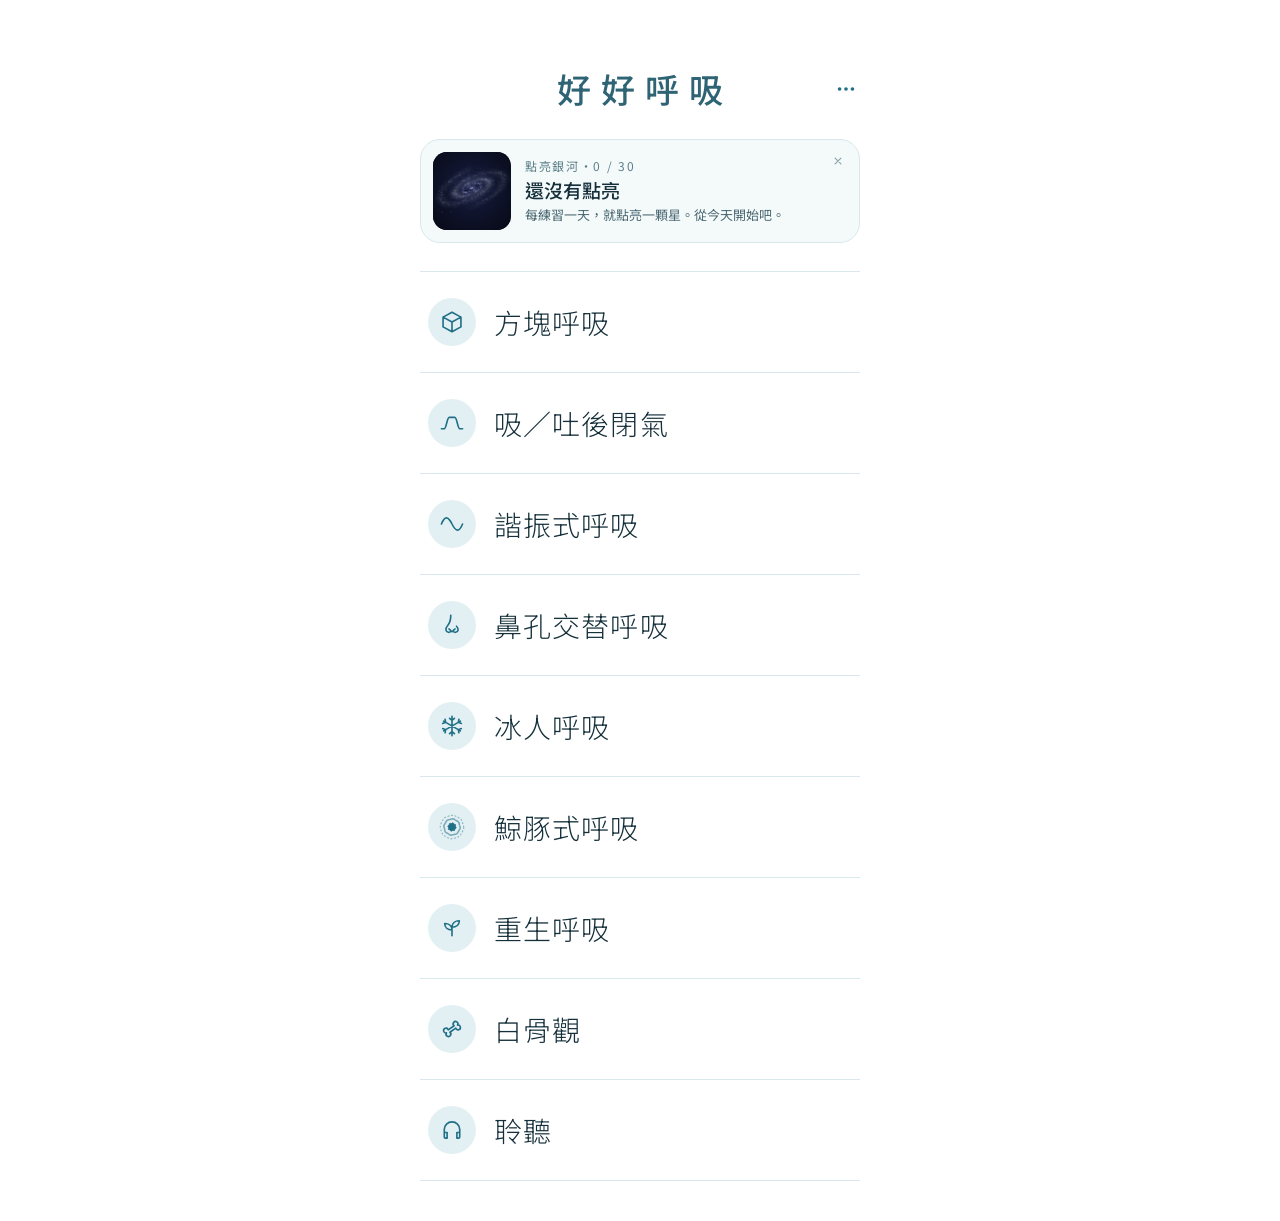
==== docs/index.html @ cd965d56 "新增主題「營火2」：淑禎的油畫，火會搖；原本的營火改名「營火1」 - 營火2：用淑禎親手畫的篝火油畫（Maruchi W., 2024）。畫裡的火像熱氣一樣輕輕搖、火光慢慢亮暗、地上的炭火一點一點亮，" ====
<!DOCTYPE html>
<html lang="zh-Hant">
<head>
<meta charset="utf-8">
<meta name="viewport" content="width=device-width, initial-scale=1">
<title>好好呼吸</title>
<meta name="description" content="好好呼吸是一個免費的呼吸練習網站：方塊呼吸、吸／吐後閉氣、諧振式呼吸、鼻孔交替呼吸等，跟著動畫與聲音一起練習。">
<script>try{var t=(JSON.parse(localStorage.getItem('haohao-breath-settings'))||{}).theme;if(t&&t!=='light')document.documentElement.dataset.theme=t}catch(e){}</script>
<link rel="icon" href="favicon.ico" sizes="48x48">
<link rel="icon" type="image/png" sizes="144x144" href="icons/favicon-144.png">
<link rel="icon" type="image/png" sizes="96x96" href="icons/favicon-96.png">
<link rel="icon" type="image/png" sizes="48x48" href="icons/favicon-48.png">
<link rel="icon" type="image/png" sizes="32x32" href="icons/favicon-32.png">
<link rel="apple-touch-icon" href="icons/favicon.png">
<link rel="manifest" href="manifest.webmanifest">
<meta name="apple-mobile-web-app-capable" content="yes">
<meta name="mobile-web-app-capable" content="yes">
<meta name="apple-mobile-web-app-title" content="好好呼吸">
<link rel="preconnect" href="https://fonts.googleapis.com">
<link rel="preconnect" href="https://fonts.gstatic.com" crossorigin>
<link href="https://fonts.googleapis.com/css2?family=Noto+Sans+TC:wght@300;400;500;700&family=Noto+Serif+TC:wght@700&family=JetBrains+Mono:wght@300;400;500&display=swap" rel="stylesheet">
<link rel="stylesheet" href="styles.css?v=70">
</head>
<body>
<main class="home">
  <div class="menu" id="menu">
    <button class="menu-btn" id="menuBtn" aria-label="選單" aria-expanded="false"><svg viewBox="0 0 24 24"><path d="M5 12h.01M12 12h.01M19 12h.01"></path></svg></button>
    <div class="menu-pop" id="menuPop" hidden>
      <button class="menu-item" id="themeItem" aria-expanded="false" aria-controls="themeOpts"><svg viewBox="0 0 24 24" aria-hidden="true"><path d="M12 3a9 9 0 1 0 0 18c1.2 0 1.7-.8 1.7-1.6 0-.9-.8-1.3-.8-2.2 0-.9.7-1.5 1.6-1.5h2.3a4.2 4.2 0 0 0 4.2-4.2C21 6.7 17 3 12 3Z"></path><circle class="dot" cx="7.5" cy="11.5" r="1.3"></circle><circle class="dot" cx="10" cy="7.5" r="1.3"></circle><circle class="dot" cx="15" cy="7.5" r="1.3"></circle></svg><span>主題</span><span class="menu-theme-cur" id="themeCur"></span><svg class="menu-chev" viewBox="0 0 24 24" aria-hidden="true"><path d="M9 6l6 6-6 6"></path></svg></button>
      <div class="menu-theme" id="themeOpts" hidden>
        <div class="menu-theme-opts">
          <button class="menu-theme-opt" data-theme-pick="light">淺色</button>
          <button class="menu-theme-opt" data-theme-pick="dark">深色</button>
          <button class="menu-theme-opt" data-theme-pick="night">夜空</button>
          <button class="menu-theme-opt" data-theme-pick="fire">營火1</button>
          <button class="menu-theme-opt" data-theme-pick="oil">營火2</button>
          <button class="menu-theme-opt" data-theme-pick="fireflies">螢火蟲</button>
          <button class="menu-theme-opt" data-theme-pick="sakura">櫻花</button>
          <button class="menu-theme-opt" data-theme-pick="chakra">脈輪1</button>
          <button class="menu-theme-opt" data-theme-pick="chakra7">脈輪2</button>
          <button class="menu-theme-opt" data-theme-pick="gold">中脈</button>
          <button class="menu-theme-opt" data-theme-pick="bone1">白骨1</button>
          <button class="menu-theme-opt" data-theme-pick="bone2">白骨2</button>
          <button class="menu-theme-opt" data-theme-pick="bone3">白骨3</button>
          <button class="menu-theme-opt" data-theme-pick="senko">仙女棒</button>
        </div>
      </div>
      <button class="menu-item" data-action="badges-open"><svg viewBox="0 0 24 24"><path d="M8.5 3l2.6 6.4M15.5 3l-2.6 6.4M12 9.5a5.5 5.5 0 1 0 0 11a5.5 5.5 0 1 0 0-11"></path></svg><span>勳章</span></button>
      <button class="menu-item" id="syncItem" data-action="sync-open" hidden><svg viewBox="0 0 24 24" aria-hidden="true"><path d="M7 18.5h10.5a4 4 0 0 0 .6-7.96A5.5 5.5 0 0 0 7.4 9.1 4.7 4.7 0 0 0 7 18.5Z"></path><path id="syncMark" d=""></path></svg><span>雲端同步</span><span class="sync-st" id="syncSt" hidden></span></button>
      <a class="menu-item" href="help.html"><svg viewBox="0 0 24 24"><circle cx="12" cy="12" r="9"></circle><path d="M9.6 9.3a2.5 2.5 0 0 1 4.8.9c0 1.7-2.4 2.1-2.4 3.6M12 17h.01"></path></svg><span>使用說明</span></a>
      <a class="menu-item" href="thanks.html"><svg viewBox="0 0 24 24"><path d="M12 20s-7-4.4-7-10a4 4 0 0 1 7-2.6A4 4 0 0 1 19 10c0 5.6-7 10-7 10Z"></path></svg><span>感謝</span></a>
      <a class="menu-item" href="privacy.html"><svg viewBox="0 0 24 24"><path d="M12 3l7 3v5c0 4.5-3 8.3-7 10-4-1.7-7-5.5-7-10V6l7-3Z"></path></svg><span>隱私權</span></a>
      <button class="menu-item" id="offItem" data-action="off-open"><svg viewBox="0 0 24 24" aria-hidden="true"><path d="M12 4v10.5M7.8 10.6 12 14.8l4.2-4.2M5 16.5v2A1.5 1.5 0 0 0 6.5 20h11a1.5 1.5 0 0 0 1.5-1.5v-2"></path></svg><span>離線使用</span></button>
      <button class="menu-item" id="installItem" data-action="install-open"><svg viewBox="0 0 24 24"><path d="M7 3h10a2 2 0 0 1 2 2v14a2 2 0 0 1-2 2H7a2 2 0 0 1-2-2V5a2 2 0 0 1 2-2ZM12 8v7M8.8 11.8 12 15l3.2-3.2"></path></svg><span>加到手機桌面</span></button>
    </div>
  </div>
  <div class="home-inner">
    <h1 class="title">好好呼吸</h1>
    <!-- 點亮：銀河（或地藏王菩薩的畫）練到哪裡，提醒今天練了沒；點一下打開勳章 -->
    <button class="lit" id="lit" data-action="lit-close" hidden>
      <div class="lit-pic">
        <div class="lit-gal" id="litGal"><canvas class="lit-cv" id="litCv" aria-hidden="true"></canvas></div>
        <div class="lit-j" id="litJ" hidden><div class="lit-j-bg"></div><div class="lit-tiles" id="litTiles"></div></div>
      </div>
      <div class="lit-text"><span class="lit-title" id="litTitle"></span><span class="lit-big" id="litBig"></span><span class="lit-note" id="litNote"></span></div>
      <svg class="lit-x" viewBox="0 0 24 24" aria-hidden="true"><path d="M7 7l10 10M17 7 7 17"></path></svg>
    </button>
    <button class="today" id="today" data-action="today-close" hidden>
      <div class="today-head">
        <div class="today-top"><span class="today-tag">今天</span><svg class="today-x" viewBox="0 0 24 24" aria-hidden="true"><path d="M7 7l10 10M17 7 7 17"></path></svg></div>
        <div class="today-sum"><span class="today-min" id="todayMin"></span><span class="today-n" id="todayN"></span></div>
      </div>
      <div class="today-rows" id="todayRows"></div>
    </button>
    <div class="list" id="list"></div>
  </div>
</main>

<!-- 設定頁 -->
<section class="screen" id="setup" hidden>
  <div class="setup-inner">
    <button class="back" data-action="close">← 返回</button>
    <h2 class="ex-name" data-bind="name"></h2>

    <div class="wip" id="wip" hidden>
      <span class="wip-title">設計中</span>
    </div>

    <div class="setup-body" id="setupBody">
      <p class="desc" data-bind="desc"></p>

      <div id="nModeBox" hidden>
        <span class="section-title music-title">練習方式</span>
        <div class="n-modes" id="nModes"></div>
      </div>

      <div id="adjust">
        <div class="section-head">
          <span class="section-title" id="rhythmTitle"></span>
          <button class="reset" data-action="reset">恢復預設</button>
        </div>
        <div class="panel rows" id="phaseRows"></div>
        <p class="hint" id="cycleText"></p>
      </div>

      <div class="section-head">
        <span class="section-title">總練習長度</span>
        <span class="minutes-val"><span data-bind="minutes"></span> 分鐘</span>
      </div>
      <div class="panel slider-panel">
        <input type="range" id="minutes" min="1" max="30" step="1">
        <div class="ticks"><span>1</span><span>10</span><span>20</span><span>30</span></div>
      </div>

      <span class="section-title music-title">背景音樂</span>
      <div class="music-grid" id="music"></div>
      <input type="file" id="mineFile" accept="audio/*" hidden>
      <div class="mine" id="mineBox" hidden>
        <span class="mine-title">我的錄音</span>
        <div id="mineRows"></div>
      </div>
      <p class="hint music-hint" id="musicHint" hidden>練習開始時播放。</p>
      <div id="cueBox">
        <span class="section-title cue-title">提示音</span>
        <div class="music-grid" id="cueGrid"></div>
      </div>

      <div class="start-bar">
        <button class="btn btn-primary" data-action="start">開始 · <span data-bind="minutes"></span> 分鐘</button>
      </div>
    </div>
  </div>
</section>

<!-- 練習畫面 -->
<section class="screen screen-center" id="run" hidden>
  <div class="run-inner">
    <div class="run-head">
      <span class="run-name" data-bind="name"></span>
      <span class="run-left">剩 <span id="totalText">0:00</span></span>
    </div>
    <div class="progress"><div class="progress-fill" id="progress"></div></div>

    <div class="stage">
      <!-- 方塊呼吸 -->
      <div class="anim anim-box" id="animBox" data-fxvis hidden>
        <div class="box-frame"><div class="dot" id="boxDot" data-fxdot></div></div>
      </div>

      <!-- 鼻孔交替呼吸 -->
      <div class="anim anim-n" id="animN" data-fxvis hidden>
        <div class="n-frame"><div class="dot" id="nDot" data-fxdot></div></div>
        <div class="n-labels"><span>左</span><span>右</span></div>
      </div>

      <!-- 鯨豚式呼吸：吸氣變大、吐氣縮小的球；吐氣時邊緣有流動的聲波紋 -->
      <svg class="anim" id="animBall" data-fxvis hidden width="300" height="250" viewBox="0 0 300 250">
        <circle class="ball-rip" data-k="rip" cx="150" cy="125" r="0" fill="none" stroke-width="1.5" opacity="0"></circle>
        <circle class="ball-rip" data-k="rip" cx="150" cy="125" r="0" fill="none" stroke-width="1.5" opacity="0"></circle>
        <circle class="ball-rip" data-k="rip" cx="150" cy="125" r="0" fill="none" stroke-width="1.5" opacity="0"></circle>
        <circle class="ball-halo" data-k="halo" cx="150" cy="125" r="40" opacity=".22"></circle>
        <path class="ball-main" data-k="ball" d="M184 125A34 34 0 1 1 116 125A34 34 0 1 1 184 125Z"></path>
      </svg>

      <!-- 其他練習：波形圖 -->
      <div class="anim anim-wave" id="animWave" data-fxvis hidden>
        <div class="wave-box">
          <svg class="wave-svg" width="300" height="160" viewBox="0 0 300 160">
            <line class="wave-guide" x1="0" y1="80" x2="300" y2="80" stroke-width="1" stroke-dasharray="3 5"></line>
            <g id="waveG" transform="translate(150 0)"><path id="wavePath" class="wave-line" fill="none" stroke-width="2" stroke-linecap="round" stroke-linejoin="round"></path></g>
            <line class="wave-guide" x1="150" y1="0" x2="150" y2="160" stroke-width="1"></line>
          </svg>
          <div class="dot" id="waveDot" data-fxdot style="transform:translate(150px,140px)"></div>
        </div>
        <div class="wave-cycle">一輪 <span id="cycleSec"></span></div>
      </div>

      <div class="phase" data-fxclear>
        <span class="phase-label" id="phaseLabel"></span>
        <span class="phase-count" id="countText"></span>
      </div>
    </div>

    <button class="resume-tip" id="resumeTip" data-action="resume" hidden>聲音已暫停，點一下繼續</button>
    <div class="run-btns">
      <button class="btn btn-secondary" id="gPauseBtn" data-action="g-pause">暫停</button>
      <button class="btn btn-primary" id="gResumeBtn" data-action="g-resume" hidden>繼續</button>
      <button class="btn btn-secondary run-stop" data-action="stop">停止</button>
    </div>
  </div>
</section>

<!-- 完成畫面 -->
<section class="screen screen-center" id="done" hidden>
  <div class="run-inner">
    <div class="done-body">
      <span class="done-tag">完成</span>
      <span class="done-time"><span data-bind="minutes"></span>:00</span>
      <span class="done-name" data-bind="name"></span>
    </div>
    <div class="done-actions">
      <button class="btn btn-primary" data-action="start">再練一次</button>
      <button class="btn btn-secondary" data-action="close">回首頁</button>
    </div>
  </div>
</section>

<!-- 勳章 -->
<section class="screen badges" id="badges" hidden>
  <div class="badges-inner">
    <button class="back" data-action="badges-close">← 返回</button>
    <h2 class="ex-name badges-title">勳章</h2>
    <div class="btabs" id="bTabs">
      <button class="btab" data-action="btab" data-tab="gal">點亮<span id="bGalMeta"></span></button>
      <button class="btab" data-action="btab" data-tab="st">印章<span id="bStMeta"></span></button>
    </div>
    <div class="bgal-wrap" id="bTabGal">
      <div class="bj" id="bStageJ" hidden>
        <div class="bj-pic">
          <div class="bj-ghost"></div>
          <div class="bj-grid" id="bTiles"></div>
        </div>
        <div class="bj-cap"><span class="bj-note" id="bJNote"></span><span class="bj-sub" id="bJSub"></span></div>
      </div>
      <div class="bgal" id="bStageG">
        <div class="bgal-sq"><canvas class="bgal-cv" id="bGalCv" role="img"></canvas></div>
        <span class="bgal-note" id="bSpiralNote"></span>
      </div>
      <div class="bgal-text">
        <span class="bgal-title">一起點亮銀河</span>
        <p>每完成一天的練習，旋臂上就會亮起一顆星，銀河也跟著往中心長一段。累積 30 天，星星亮到中心，整個銀河就完整了。</p>
        <div class="bnext" id="bNext" hidden>
          <div class="bnext-pic"><div></div></div>
          <div class="bnext-text">
            <span class="bnext-tag">下一張</span>
            <span class="bnext-title">地藏王菩薩的畫</span>
            <span class="bnext-desc">銀河完成後，每練習一天翻開一塊，從蓮花座往上，第 60 天整張畫完整。</span>
          </div>
          <span class="bnext-left" id="bNextLeft"></span>
        </div>
        <p id="bJText" hidden>現在正在翻開地藏王菩薩的畫，從蓮花座往上，第 60 天整張畫完整。之後再從新的銀河開始。</p>
      </div>
    </div>
    <div class="bcard bgrid bstamps" id="bStamps" hidden></div>
    <p class="bnote">完整練完一次練習就算練了一天，中途停止不算。<span id="bStore">紀錄只存在這支手機，換手機或清除瀏覽器資料會不見。</span><button class="bnote-link" id="bSyncLink" data-action="sync-open" hidden>用 Google 登入同步</button></p>
  </div>
</section>

<!-- 獲得新勳章 -->
<div class="award-bg" id="award" hidden>
  <div class="award" role="dialog" aria-modal="true" aria-labelledby="awTitle">
        <span class="aw-small" id="awStampTag">新的印章</span>
    <div class="aw-stamp" id="awStamp"></div>
    <span class="aw-title" id="awTitle"></span>
    <span class="aw-sub" id="awSub"></span>
    <button class="aw-ok" data-action="award-next">收下</button>
  </div>
</div>

<!-- 加到手機桌面 -->
<div class="sheet-bg" id="installSheet" data-action="install-close" hidden>
  <div class="sheet install" role="dialog" aria-modal="true" aria-labelledby="installHead">
    <div class="install-head"><img src="icons/favicon.png" alt=""><div><span class="install-name" id="installHead">加到手機桌面</span><span class="install-sub">之後點桌面圖示就能直接打開，像 App 一樣。</span></div></div>
    <span class="install-title" id="installTitle"></span>
    <ol class="install-steps" id="installSteps"></ol>
    <button class="install-go" id="installGo" data-action="install-prompt" hidden>立即加入</button>
    <button class="install-ok" data-action="install-close">知道了</button>
  </div>
</div>

<!-- 離線使用 -->
<div class="sheet-bg" id="offSheet" data-action="off-close" hidden>
  <div class="sheet install off" role="dialog" aria-modal="true" aria-labelledby="offHead">
    <div class="install-head"><span class="sync-ic"><svg viewBox="0 0 24 24" aria-hidden="true"><path d="M12 4v10.5M7.8 10.6 12 14.8l4.2-4.2M5 16.5v2A1.5 1.5 0 0 0 6.5 20h11a1.5 1.5 0 0 0 1.5-1.5v-2"></path></svg></span><div><span class="install-name" id="offHead">離線使用</span><span class="install-sub">沒有網路的地方也能練習。</span></div></div>
    <div class="off-status" id="offStatus"></div>
    <div class="sync-inapp" id="offInapp" hidden><b>現在是在 LINE 或其他 App 裡打開</b><span>在這裡存的檔案可能留不住。請改用 Safari 或 Chrome 打開，最好再加到手機桌面。</span></div>
    <div class="off-sec"><span class="install-title">背景聲音</span><span class="off-note">要在沒網路時聽，先下載。有網路時播過一次的，也會自動存起來，下次不用再用流量。</span></div>
    <button class="install-go sync-go off-all" id="offAll" data-action="off-all" hidden></button>
    <p class="sync-note"><span id="offSum"></span> 先<button class="off-link" data-action="off-install">加到手機桌面</button>，存的東西比較不會被手機清掉。</p>
    <button class="install-ok" data-action="off-close">關閉</button>
  </div>
</div>

<!-- 雲端同步 -->
<div class="sheet-bg" id="syncSheet" data-action="sync-close" hidden>
  <div class="sheet install" role="dialog" aria-modal="true" aria-labelledby="syncHead">
    <div class="install-head"><span class="sync-ic"><svg viewBox="0 0 24 24" aria-hidden="true"><path d="M7 18.5h10.5a4 4 0 0 0 .6-7.96A5.5 5.5 0 0 0 7.4 9.1 4.7 4.7 0 0 0 7 18.5Z"></path></svg></span><div><span class="install-name" id="syncHead">雲端同步</span><span class="install-sub">換手機、用電腦，都看得到同一份紀錄。</span></div></div>
    <div class="sync-row"><p class="sync-t" id="syncText"></p><button class="sync-mini" id="syncOut" data-action="sync-out" hidden>登出</button></div>
    <div class="sync-inapp" id="syncInapp" hidden><b>在這個 App 裡沒辦法登入 Google</b><span id="syncInappMsg"></span><a class="sync-inapp-go" id="syncInappGo" hidden>改用瀏覽器打開</a></div>
    <button class="install-go sync-go" id="syncGo" data-action="sync-go">用 Google 登入同步</button>
    <p class="sync-note"><span id="syncNote"></span> <a href="privacy.html">隱私權政策</a></p>
    <button class="install-ok" data-action="sync-close">關閉</button>
  </div>
</div>

<!-- 冰人呼吸：設定頁 -->
<section class="screen" id="whSetup" hidden>
  <div class="setup-inner">
    <button class="back" data-action="close">← 返回</button>
    <h2 class="ex-name">冰人呼吸</h2>
    <p class="desc wh-desc">這是 Wim Hof 推廣的呼吸法，由多輪快速深呼吸與閉氣組成。很多人練完覺得精神變好、比較清醒。</p>
    <button class="wh-safety-btn" data-action="wh-safety"><svg viewBox="0 0 24 24"><path d="M12 3 2.5 20h19L12 3ZM12 10v4.5M12 17.5h.01"></path></svg><span>安全須知</span></button>

    <span class="section-title music-title">練習流程</span>
    <div class="panel wh-flow">
      <div class="wh-flow-row">
        <div class="wh-flow-step"><span class="wh-flow-name">換氣</span><span class="wh-flow-val mono"><span id="whBreaths"></span> 次</span></div>
        <span class="wh-flow-arrow">→</span>
        <div class="wh-flow-step"><span class="wh-flow-name">閉氣</span><span class="wh-flow-val" id="whHoldDesc"></span></div>
        <span class="wh-flow-arrow">→</span>
        <div class="wh-flow-step"><span class="wh-flow-name">恢復呼吸</span><span class="wh-flow-val mono">15 秒</span></div>
      </div>
      <div class="wh-flow-rounds">重複 <span id="whRounds"></span> 輪</div>
    </div>

    <span class="section-title music-title">背景音樂</span>
    <div class="music-grid" id="whMusic"></div>
    <p class="wh-music-hint">練習時音樂會自動調小，讓呼吸提示音聽得清楚。建議選沒有明顯節拍的音樂。</p>

    <button class="wh-adjust" data-action="wh-open" aria-expanded="false"><span>調整設定</span><span class="wh-adjust-sign" id="whOpenSign">＋</span></button>
    <div class="wh-settings" id="whSettings" hidden>
      <div class="panel rows" id="whRows"></div>
      <div class="wh-group">
        <span class="section-title wh-group-title">閉氣模式</span>
        <div class="wh-modes" id="whModes"></div>
        <p class="wh-note" id="whModeNote"></p>
      </div>
      <div class="wh-group">
        <div class="panel rows" id="whToggles"></div>
        <p class="wh-note">iPhone 的瀏覽器不支援震動，會改用聲音提示。</p>
      </div>
    </div>

    <div class="start-bar">
      <button class="btn btn-primary" data-action="wh-start">開始</button>
    </div>
  </div>
</section>

<!-- 冰人呼吸：換氣與恢復呼吸 -->
<section class="screen screen-center" id="whRun" hidden>
  <div class="run-inner">
    <div class="run-head"><span class="run-name">冰人呼吸</span><span class="wh-round" data-bind="whRound"></span></div>
    <div class="stage">
      <div class="wh-circle" data-fxvis>
        <div class="wh-ring"></div>
        <div class="wh-fill" id="whCirc"></div>
        <div class="wh-count" data-fxclear><span class="wh-big" id="whBig"></span><span class="wh-small" id="whSmall"></span></div>
      </div>
      <div class="wh-text" data-fxclear><span class="wh-label" id="whLabel"></span><span class="wh-hint" id="whHint"></span></div>
    </div>
    <button class="resume-tip" data-action="resume" hidden>聲音已暫停，點一下繼續</button>
    <div class="wh-actions">
      <button class="wh-btn" id="whPauseBtn" data-action="wh-pause">暫停</button>
      <button class="wh-btn wh-btn-primary" id="whResumeBtn" data-action="wh-resume" hidden>繼續</button>
      <button class="wh-btn" data-action="wh-stop">結束</button>
    </div>
  </div>
</section>

<!-- 冰人呼吸：吐氣後閉氣（深色畫面） -->
<section class="screen screen-center wh-hold" id="whHold" hidden>
  <div class="run-inner">
    <div class="wh-hold-head"><span class="wh-round" data-bind="whRound"></span></div>
    <div class="wh-hold-body">
      <span class="wh-hold-tag">吐氣後閉氣</span>
      <span class="wh-hold-time" id="whHoldTime">0:00</span>
      <span class="wh-hold-target" id="whTarget" hidden></span>
    </div>
    <button class="resume-tip" data-action="resume" hidden>聲音已暫停，點一下繼續</button>
    <button class="wh-breathe-in" data-action="wh-in">需要吸氣了</button>
    <button class="wh-hold-stop" data-action="wh-stop">結束</button>
  </div>
</section>

<!-- 冰人呼吸：完成 -->
<section class="screen screen-center" id="whDone" hidden>
  <div class="run-inner">
    <div class="done-body wh-done-body">
      <span class="done-tag">完成</span>
      <div class="wh-results" id="whResultsBox">
        <span class="wh-results-title">閉氣時間</span>
        <div id="whResults"></div>
      </div>
      <span class="wh-done-note">這不是比賽，不需要硬撐。</span>
    </div>
    <div class="done-actions">
      <button class="btn btn-primary" data-action="wh-start">再練一次</button>
      <button class="btn btn-secondary" data-action="close">返回</button>
    </div>
  </div>
</section>

<!-- 冰人呼吸：安全須知 -->
<div class="wh-sheet-bg" id="whSafety" hidden>
  <div class="wh-sheet" role="dialog" aria-modal="true" aria-labelledby="whSafetyTitle">
    <h3 id="whSafetyTitle">練習前請先閱讀</h3>
    <ul>
      <li><strong>絕對不要在水中、泡澡、游泳、開車，或站著時練習。</strong></li>
      <li>請坐著或躺著，在安全的地方練習。</li>
      <li>手腳發麻、頭暈、刺痛是常見反應；如果感到不舒服，請停止並恢復正常呼吸。</li>
      <li>孕婦、癲癇、心臟或血管相關疾病、高血壓，或有其他健康狀況的人，請先詢問醫師。</li>
      <li>不要硬撐閉氣時間。</li>
    </ul>
    <div id="whAckBox">
      <label class="wh-check"><input type="checkbox" id="whChk"><span>我了解</span></label>
      <div class="wh-sheet-actions">
        <button class="wh-btn" data-action="close">返回</button>
        <button class="wh-btn wh-btn-primary" id="whAckBtn" data-action="wh-ack" disabled>繼續</button>
      </div>
    </div>
    <button class="wh-btn wh-btn-primary" id="whSafetyClose" data-action="wh-safety-close" hidden>關閉</button>
  </div>
</div>

<!-- 重生呼吸：設定頁 -->
<section class="screen" id="rbSetup" hidden>
  <div class="setup-inner">
    <button class="back" data-action="close">← 返回</button>
    <h2 class="ex-name">重生呼吸</h2>
    <p class="desc wh-desc">用鼻子輕鬆吸氣、爽快吐氣（吐氣有點用力），吸吐之間沒有空檔。先做幾次短呼吸，再做一次大呼吸：吸長一點，再爽快地吐出去。</p>
    <button class="wh-safety-btn" data-action="rb-safety"><svg viewBox="0 0 24 24"><path d="M12 3 2.5 20h19L12 3ZM12 10v4.5M12 17.5h.01"></path></svg><span>練習前請先閱讀</span></button>

    <span class="section-title music-title">練習方式</span>
    <div class="n-modes rb-modes" id="rbModes"></div>
    <p class="hint rb-hint" id="rbModeNote"></p>

    <div class="section-head">
      <span class="section-title">總練習長度</span>
      <span class="minutes-val"><span data-bind="minutes"></span> 分鐘</span>
    </div>
    <div class="panel slider-panel">
      <input type="range" id="rbMinutes" min="1" max="30" step="1">
      <div class="ticks"><span>1</span><span>10</span><span>20</span><span>30</span></div>
    </div>
    <p class="hint rb-hint">建議 5 到 10 分鐘。時間到時，會把正在做的那一組做完再結束。</p>

    <span class="section-title music-title">速度</span>
    <div class="panel rows rb-rows" id="rbRows"></div>
    <div class="rb-note-row"><span id="rbSpeedNote">設成 0 秒就不做那一種呼吸。</span><button class="rb-reset" id="rbReset" data-action="rb-reset">恢復預設</button></div>

    <span class="section-title music-title">背景音樂</span>
    <div class="music-grid" id="rbMusic"></div>
    <div class="mine" id="rbMineBox" hidden>
      <span class="mine-title">我的錄音</span>
      <div id="rbMineRows"></div>
    </div>
    <p class="hint music-hint" id="rbMusicHint" hidden>練習開始時播放。</p>

    <span class="section-title cue-title">提示音</span>
    <div class="music-grid rb-snds" id="rbSnds"></div>
    <p class="hint rb-hint" id="rbSndNote"></p>

    <div class="start-bar">
      <button class="btn btn-primary" data-action="rb-start">開始 · <span data-bind="minutes"></span> 分鐘</button>
    </div>
  </div>
</section>

<!-- 重生呼吸：練習畫面（水滴在上面聚成一滴，吐氣時掉下來、濺起水珠） -->
<section class="screen screen-center" id="rbRun" hidden>
  <div class="run-inner">
    <div class="run-head">
      <span class="run-name">重生呼吸</span>
      <span class="rb-head-right"><span class="rb-sub" id="rbSub"></span><span class="run-left">剩 <span id="rbLeft">0:00</span></span></span>
    </div>
    <div class="progress"><div class="progress-fill" id="rbProgress"></div></div>
    <div class="stage rb-stage">
      <div class="rb-box" data-fxvis>
        <div class="rb-shadow" id="rbShadow"></div>
        <div class="rb-splash" id="rbSplash"><span class="rb-jet" id="rbJet"></span><span data-s="0"></span><span data-s="1"></span><span data-s="2"></span><span data-s="3"></span><span data-s="4"></span><span data-s="5"></span><span data-s="6"></span></div>
        <svg class="rb-drop" id="rbDrop" width="46" height="56" viewBox="0 0 46 56"><defs><radialGradient id="rbDropG" cx="40%" cy="62%" r="62%"><stop offset="0" stop-color="#ffffff"></stop><stop offset=".38" stop-color="#bfe3ec"></stop><stop offset="1" stop-color="#4f9fb6"></stop></radialGradient></defs><path d="M23 1C23 1 5 23 5 37a18 18 0 0 0 36 0C41 23 23 1 23 1Z" fill="url(#rbDropG)"></path><ellipse cx="16" cy="37" rx="3.5" ry="7" fill="#ffffff" opacity=".75" transform="rotate(18 16 37)"></ellipse></svg>
      </div>
      <div class="wh-text" data-fxclear><span class="wh-label" id="rbLabel"></span><span class="wh-hint rb-hint-run" id="rbHint"></span></div>
    </div>
    <button class="resume-tip" data-action="resume" hidden>聲音已暫停，點一下繼續</button>
    <div class="rb-dots" id="rbDots"><span data-d="0"></span><span data-d="1"></span><span data-d="2"></span><span data-d="3"></span><span data-d="4"></span><span data-d="5"></span><span data-d="6"></span><span data-d="7"></span><span data-d="8"></span><span data-d="9" class="rb-big-dot"></span></div>
    <div class="rb-actions">
      <button class="wh-btn" id="rbPauseBtn" data-action="rb-pause">暫停</button>
      <button class="wh-btn wh-btn-primary" id="rbResumeBtn" data-action="rb-resume" hidden>繼續</button>
      <button class="wh-btn rb-stop" data-action="rb-stop">停止</button>
    </div>
  </div>
</section>

<!-- 重生呼吸：完成 -->
<section class="screen screen-center" id="rbDone" hidden>
  <div class="run-inner">
    <div class="done-body">
      <span class="done-tag">完成</span>
      <span class="rb-done-title">練完了</span>
      <span class="rb-done-text" id="rbDoneText"></span>
    </div>
    <div class="done-actions">
      <button class="btn btn-primary" data-action="rb-start">再練一次</button>
      <button class="btn btn-secondary" data-action="close">返回</button>
    </div>
  </div>
</section>

<!-- 重生呼吸：練習前請先閱讀 -->
<div class="wh-sheet-bg" id="rbSafety" hidden>
  <div class="wh-sheet" role="dialog" aria-modal="true" aria-labelledby="rbSafetyTitle">
    <h3 id="rbSafetyTitle">練習前請先閱讀</h3>
    <ul>
      <li>這個呼吸比較快，可能覺得人有點飄、手腳麻麻的。這時先暫停，正常呼吸一下；下次可以在設定裡把速度調慢一點。</li>
      <li>坐好或平躺，燈光調暗一點，蓋條毯子。晚上沒有時間壓力時最適合，想睡就讓自己睡。</li>
      <li>鼻塞的話，舌頭輕放在上下齒之間，改用嘴巴。</li>
      <li><strong>不要在開車、操作機械，或在浴缸、泳池等水裡練習，也不要站著練。</strong></li>
      <li>孕婦、癲癇、心臟或血管相關疾病、恐慌症，或有其他健康狀況的人，請先詢問醫師。</li>
    </ul>
    <div id="rbAckBox">
      <label class="wh-check"><input type="checkbox" id="rbChk"><span>我了解</span></label>
      <div class="wh-sheet-actions">
        <button class="wh-btn" data-action="close">返回</button>
        <button class="wh-btn wh-btn-primary" id="rbAckBtn" data-action="rb-ack" disabled>繼續</button>
      </div>
    </div>
    <button class="wh-btn wh-btn-primary" id="rbSafetyClose" data-action="rb-safety-close" hidden>關閉</button>
  </div>
</div>

<!-- 白骨觀：設定頁（靜坐觀想左腳的大拇趾，方法參考楊定一博士） -->
<section class="screen" id="bpSetup" hidden>
  <div class="setup-inner">
    <button class="back" data-action="close">← 返回</button>
    <h2 class="ex-name">白骨觀</h2>
    <p class="desc wh-desc">一種靜坐觀想：把注意力放在左腳的大拇趾，想像皮、肉、筋膜一層層剝除，直到只剩白骨，然後只專注在這裡，其他一概不理。</p>
    <button class="wh-safety-btn" data-action="bp-safety"><svg viewBox="0 0 24 24"><path d="M12 3 2.5 20h19L12 3ZM12 10v4.5M12 17.5h.01"></path></svg><span>練習前請先閱讀</span></button>

    <div class="section-head">
      <span class="section-title">總練習長度</span>
      <span class="minutes-val"><span id="bpMinVal"></span> 分鐘</span>
    </div>
    <div class="panel slider-panel">
      <input type="range" id="bpMinutes" min="3" max="30" step="1">
      <div class="ticks"><span>3</span><span>10</span><span>20</span><span>30</span></div>
    </div>
    <p class="hint rb-hint">建議 10 到 20 分鐘。最後 30 秒會帶你回到呼吸，再結束。</p>

    <span class="section-title music-title">撥皮肉</span>
    <div class="music-grid bone-grid" id="bpOpenOpts"></div>
    <p class="hint rb-hint" id="bpOpenNote"></p>

    <span class="section-title music-title">背景音樂</span>
    <div class="music-grid" id="bpMusic"></div>
    <div class="mine" id="bpMineBox" hidden>
      <span class="mine-title">我的錄音</span>
      <div id="bpMineRows"></div>
    </div>
    <p class="hint music-hint" id="bpMusicHint" hidden>練習開始時播放。</p>

    <div class="start-bar">
      <button class="btn btn-primary" data-action="bp-start">開始 · <span id="bpMinBtn"></span> 分鐘</button>
    </div>
  </div>
</section>

<!-- 白骨觀：練習畫面（主題自己的背景，大拇趾在上方正中間） -->
<section class="screen screen-center bp-run" id="bpRun" hidden>
  <canvas class="bp-cv" id="bpCv" aria-hidden="true"></canvas>
  <div class="run-inner">
    <div class="run-head">
      <span class="run-name">白骨觀</span>
      <span class="run-left">剩 <span id="bpLeft">0:00</span></span>
    </div>
    <div class="progress"><div class="progress-fill" id="bpProgress"></div></div>
    <div class="stage bp-stage">
      <div class="wh-text"><span class="wh-label" id="bpLabel"></span><span class="wh-hint rb-hint-run" id="bpHint"></span></div>
    </div>
    <button class="resume-tip" data-action="resume" hidden>聲音已暫停，點一下繼續</button>
    <div class="rb-actions">
      <button class="wh-btn" id="bpPauseBtn" data-action="bp-pause">暫停</button>
      <button class="wh-btn wh-btn-primary" id="bpResumeBtn" data-action="bp-resume" hidden>繼續</button>
      <button class="wh-btn rb-stop" data-action="bp-stop">停止</button>
    </div>
  </div>
</section>

<!-- 白骨觀：完成 -->
<section class="screen screen-center" id="bpDone" hidden>
  <div class="run-inner">
    <div class="done-body">
      <span class="done-tag">完成</span>
      <span class="rb-done-title">練完了</span>
      <span class="rb-done-text" id="bpDoneText"></span>
    </div>
    <div class="done-actions">
      <button class="btn btn-primary" data-action="bp-start">再練一次</button>
      <button class="btn btn-secondary" data-action="close">返回</button>
    </div>
  </div>
</section>

<!-- 白骨觀：練習前請先閱讀 -->
<div class="wh-sheet-bg" id="bpSafety" hidden>
  <div class="wh-sheet" role="dialog" aria-modal="true" aria-labelledby="bpSafetyTitle">
    <h3 id="bpSafetyTitle">練習前請先閱讀</h3>
    <ul>
      <li>白骨觀是佛教「不淨觀」的一種，目的是放下對身體的執著，不是討厭自己的身體。</li>
      <li>只觀想一根大拇趾就好，其他一概不理。想像不出清楚的畫面也沒關係，看著畫面練習也可以。</li>
      <li>如果覺得害怕、噁心、心慌，或對身體生起厭惡，就睜開眼睛、回到呼吸，或直接停止。</li>
      <li><strong>正處在憂鬱、創傷、身心狀況不穩，或對自己的身體有強烈負面感受、有傷害自己念頭的人，請先不要練習，並和醫師或心理師談談。</strong></li>
    </ul>
    <p class="bp-credit">方法參考楊定一博士《靜坐的科學、醫學與心靈之旅》。</p>
    <div id="bpAckBox">
      <label class="wh-check"><input type="checkbox" id="bpChk"><span>我了解</span></label>
      <div class="wh-sheet-actions">
        <button class="wh-btn" data-action="close">返回</button>
        <button class="wh-btn wh-btn-primary" id="bpAckBtn" data-action="bp-ack" disabled>繼續</button>
      </div>
    </div>
    <button class="wh-btn wh-btn-primary" id="bpSafetyClose" data-action="bp-safety-close" hidden>關閉</button>
  </div>
</div>

<!-- 聆聽：設定頁（不做呼吸練習，單純聽聲音） -->
<section class="screen" id="lsSetup" hidden>
  <div class="setup-inner">
    <button class="back" data-action="close">← 返回</button>
    <h2 class="ex-name">聆聽</h2>
    <p class="desc ls-desc">不做呼吸練習，單純聽聲音：放鬆、專心，或準備入睡。</p>

    <!-- 一起播：最多 3 種聲音同時播；接著播：一段播完接下一段 -->
    <div class="ls-mode" id="lsMode" role="group" aria-label="播放方式"></div>

    <div class="ls-col" id="lsMixBox">
      <div class="section-head"><span class="section-title">聲音</span><span class="ls-sel-note" id="lsSelNote"></span></div>
      <div class="music-grid" id="lsSounds"></div>
      <div id="lsVolBox" hidden>
        <span class="section-title ls-vol-title">音量</span>
        <div class="panel ls-vols" id="lsVols"></div>
      </div>
      <p class="hint ls-note" id="lsMixNote"></p>
    </div>
    <div class="ls-col" id="lsSeqBox" hidden>
      <div class="section-head"><span class="section-title">播放順序</span><span class="ls-sel-note" id="lqTotal"></span></div>
      <div class="panel lq-list" id="lqList" hidden></div>
      <button class="lq-add" id="lqAdd" data-action="ls-add">＋ 加一段</button>
      <p class="hint ls-note" id="lqNote"></p>
    </div>
    <div class="mine ls-mine" id="lsMineBox" hidden>
      <span class="mine-title">我的錄音</span>
      <div id="lsMineRows"></div>
    </div>

    <div class="ls-col" id="lqXfBox" hidden>
      <span class="section-title music-title ls-gap">換段的方式</span>
      <div class="music-grid" id="lqXf"></div>
      <p class="hint ls-note lq-xf-note" id="lqXfNote"></p>
    </div>
    <div class="ls-col" id="lsMinBox">
      <span class="section-title music-title ls-gap">時間</span>
      <div class="music-grid" id="lsMins"></div>
    </div>
    <div id="lsFadeBox">
      <span class="section-title cue-title">結束前慢慢變小聲</span>
      <div class="music-grid ls-fades" id="lsFades"></div>
    </div>
    <p class="hint ls-note" id="lsTimeNote"></p>

    <span class="section-title music-title">畫面</span>
    <div class="panel rows" id="lsDimBox"></div>
    <p class="hint ls-note" id="lsDimNote"></p>

    <div class="start-bar">
      <button class="btn btn-primary" id="lsStartBtn" data-action="ls-start">開始聆聽</button>
    </div>
  </div>
  <!-- 接著播：加一段／改一段的視窗（從下面滑上來） -->
  <div class="lq-sheet-bg" id="lqSheet" hidden>
    <div class="lq-sheet-dim" data-action="ls-sheet-close"></div>
    <div class="lq-sheet" id="lqSheetBox" role="dialog" aria-modal="true" aria-labelledby="lqSheetTitle">
      <div class="lq-sheet-bar"></div>
      <div class="lq-sheet-head"><span class="lq-sheet-title" id="lqSheetTitle"></span><button class="lq-sheet-x" data-action="ls-sheet-close">取消</button></div>
      <span class="section-title lq-sheet-sec">聲音</span>
      <div class="music-grid lq-grid" id="lqSnds"></div>
      <span class="section-title lq-sheet-sec lq-sheet-sec2">播多久</span>
      <div class="lq-durs">
        <div class="lq-dur" id="lqDurN">
          <button class="lq-dur-pick" id="lqNPick" data-action="ls-n-pick"><span class="lq-radio"></span><span class="lq-dur-name"><span>播幾次</span><span class="lq-dur-side" id="lqNSide"></span></span></button>
          <button class="lq-dur-btn" data-action="ls-n-dn" aria-label="少播一次">−</button>
          <span class="lq-dur-val" id="lqNText" aria-live="polite"></span>
          <button class="lq-dur-btn" data-action="ls-n-up" aria-label="多播一次">＋</button>
        </div>
        <div class="lq-dur" id="lqDurM">
          <button class="lq-dur-pick" id="lqMPick" data-action="ls-m-pick"><span class="lq-radio"></span><span class="lq-dur-name"><span>播幾分鐘</span></span></button>
          <button class="lq-dur-btn" data-action="ls-m-dn" aria-label="少一分鐘">−</button>
          <span class="lq-dur-val" id="lqMText" aria-live="polite"></span>
          <button class="lq-dur-btn" data-action="ls-m-up" aria-label="多一分鐘">＋</button>
        </div>
      </div>
      <p class="hint lq-sheet-note" id="lqSheetNote"></p>
      <button class="btn btn-primary lq-sheet-ok" id="lqSheetOk" data-action="ls-sheet-ok"></button>
    </div>
  </div>
</section>

<!-- 聆聽：播放畫面（自動變暗時蓋上一層全黑的畫面，點一下顯示控制） -->
<section class="screen" id="lsRun" hidden>
  <div class="run-inner ls-run-inner">
    <div class="run-head"><span class="run-name">聆聽</span><span class="run-left" id="lsTop"></span></div>
    <div class="progress" id="lsBar"><div class="progress-fill" id="lsProgress"></div></div>
    <div class="stage ls-stage">
      <div class="ls-orb" data-fxvis><div class="ls-glow"></div><svg viewBox="0 0 32 32"><path d="M6.5 19v-3.5a9.5 9.5 0 0 1 19 0V19M6.5 19h3.5v7H8a1.5 1.5 0 0 1-1.5-1.5V19ZM25.5 19H22v7h2a1.5 1.5 0 0 0 1.5-1.5V19Z"></path></svg></div>
      <div class="ls-text"><span class="lq-idx" id="lqIdx" hidden></span><span class="ls-names" id="lsNames"></span><span class="ls-status" id="lsStatus"></span></div>
    </div>
    <!-- 接著播：分段的進度條、接下來是哪一段 -->
    <div id="lqRunBox" hidden>
      <div class="lq-bar" id="lqBar"></div>
      <div class="lq-next" id="lqNextBox"></div>
    </div>
    <div class="panel ls-vols" id="lsRunVols"></div>
    <div class="wh-actions ls-actions">
      <button class="wh-btn" id="lsPauseBtn" data-action="ls-pause">暫停</button>
      <button class="wh-btn wh-btn-primary" id="lsResumeBtn" data-action="ls-resume" hidden>繼續</button>
      <button class="wh-btn" data-action="ls-dim">變暗</button>
    </div>
    <button class="wh-btn ls-stop" id="lsStopBtn" data-action="ls-stop">停止</button>
    <div class="wh-actions lq-actions" id="lqActions" hidden>
      <button class="wh-btn lq-next-btn" id="lqNextBtn" data-action="ls-next">下一段</button>
      <button class="wh-btn" data-action="ls-stop">停止</button>
    </div>
  </div>
  <div class="ls-dim" id="lsDim" data-action="ls-wake" hidden>
    <div class="ls-dim-glow"></div>
    <canvas class="ls-dim-bone" id="lsDimCv" aria-hidden="true"></canvas>
    <span class="ls-dim-time" id="lsDimTime"></span>
    <span class="ls-dim-tip">點一下螢幕，顯示控制</span>
  </div>
</section>

<!-- 聆聽：播放結束（開著自動變暗時，這個畫面也是暗的） -->
<section class="screen screen-center" id="lsDone" hidden>
  <div class="run-inner">
    <div class="done-body">
      <span class="done-tag">聆聽</span>
      <span class="rb-done-title">播放結束</span>
      <span class="rb-done-text" id="lsDoneText"></span>
    </div>
    <div class="done-actions">
      <button class="btn btn-primary" data-action="ls-start">再聽一次</button>
      <button class="btn btn-secondary" data-action="close">返回</button>
    </div>
  </div>
</section>

<script src="app.js?v=84"></script>
<!-- Cloudflare Web Analytics --><script type='module' src='https://static.cloudflareinsights.com/beacon.min.js' data-cf-beacon='{"token": "04c79372ae6c47f0a3ed04bc256d7bb4"}'></script><!-- End Cloudflare Web Analytics -->
</body>
</html>
---- docs/styles.css ----
:root {
  --ink: #15303a;
  --ink-2: #2f6475;
  --muted: #4a6872;
  --muted-2: #5d7f8a;
  --accent: #1f6f86;
  --accent-2: #3f8fa6;
  --dot: #5aaac0;
  --dot-glow: 0 0 0 6px rgba(90,170,192,.25);
  --line: #d9e8ec;
  --line-2: #cfe2e8;
  --line-3: #e6f0f3;
  --soft: #f4f9fa;
  --soft-2: #e2eff2;
  --chip: #e3f0f3;
  --screen: #eef4f5;
  --page: #ffffff;
  --card: #fff;
  --track: #c3dbe2;
  --guide: #dceaee;
  --figure: #d3e6ec;
  --fade: rgba(238,244,245,0);
  --shadow: rgba(21,48,58,.15);
  --img-filter: none;
  --mono: 'JetBrains Mono', monospace;
}

/* 深色模式（首頁右上角按鈕切換） */
:root[data-theme="dark"] {
  --ink: #e6f1f4;
  --ink-2: #8fc3d3;
  --muted: #a3bfc8;
  --muted-2: #8aa9b3;
  --accent: #7cc4da;
  --accent-2: #6bb6cc;
  --line: #1f3943;
  --line-2: #23404b;
  --line-3: #1c3640;
  --soft: #132a33;
  --soft-2: #16303a;
  --chip: #173039;
  --screen: #0d1b22;
  --page: #0d1b22;
  --card: #132a33;
  --track: #2a4a56;
  --guide: #1e3a45;
  --figure: #1e3a45;
  --fade: rgba(13,27,34,0);
  --shadow: rgba(0,0,0,.4);
  --img-filter: brightness(1.9);
}

[hidden] { display: none !important; }

body {
  margin: 0;
  background: var(--page);
  font-family: "Noto Sans TC", system-ui, sans-serif;
  color: var(--ink);
  -webkit-tap-highlight-color: transparent;
}

button { font: inherit; color: inherit; }

/* 滑桿：2px 細線 + 白底圓點 */
input[type=range] { -webkit-appearance: none; appearance: none; background: transparent; cursor: pointer; }
input[type=range]::-webkit-slider-runnable-track { height: 2px; background: var(--track); border-radius: 1px; }
input[type=range]::-moz-range-track { height: 2px; background: var(--track); border-radius: 1px; }
input[type=range]::-webkit-slider-thumb { -webkit-appearance: none; width: 22px; height: 22px; margin-top: -10px; border-radius: 50%; background: var(--card); border: 1.5px solid var(--accent-2); box-shadow: 0 1px 3px var(--shadow); }
input[type=range]::-moz-range-thumb { width: 20px; height: 20px; border-radius: 50%; background: var(--card); border: 1.5px solid var(--accent-2); }

/* ---------- 首頁 ---------- */
.home { max-width: 480px; margin: 0 auto; min-height: 100vh; position: relative; background: var(--page); }
.menu { position: absolute; top: 69px; right: 14px; z-index: 1; }
.menu-btn {
  width: 40px; height: 40px; padding: 0; border: none; border-radius: 50%; background: none;
  display: flex; align-items: center; justify-content: center; cursor: pointer;
}
.menu-btn:hover { opacity: .75; }
.menu-btn svg { width: 22px; height: 22px; fill: none; stroke: var(--accent); stroke-width: 4; stroke-linecap: round; }
.menu-pop {
  position: absolute; top: 48px; right: 0; min-width: 160px; padding: 6px 0; border-radius: 14px;
  border: 1px solid var(--line); background: var(--page); box-shadow: 0 8px 24px rgba(21,48,58,.12);
  display: flex; flex-direction: column;
}
.menu-item {
  display: flex; align-items: center; gap: 12px; width: 100%; min-height: 44px; padding: 0 14px;
  border: none; background: none; font-size: 14px; color: var(--ink); text-decoration: none;
  cursor: pointer; box-sizing: border-box;
}
.menu-item:hover { background: color-mix(in srgb, var(--screen) 50%, transparent); }
.menu-theme { min-width: 210px; box-sizing: border-box; padding: 2px 14px 12px; display: flex; flex-direction: column; gap: 8px; }
.menu-theme[hidden] { display: none; }
#themeItem { min-width: 210px; }
.menu-item svg .dot { fill: var(--accent); stroke: none; }
.menu-theme-cur { margin-left: auto; padding-left: 12px; font-size: 12px; color: var(--muted-2); white-space: nowrap; }
.menu-item svg.menu-chev { width: 14px; height: 14px; margin-left: 6px; stroke: var(--muted-2); stroke-width: 2; transition: transform .2s; }
#themeItem[aria-expanded="true"] .menu-chev { transform: rotate(90deg); }
.menu-theme-title { font-size: 12px; color: var(--muted); }
.menu-theme-opts { display: grid; grid-template-columns: repeat(3, minmax(0, 1fr)); gap: 6px; }
.menu-theme-opt {
  min-height: 36px; padding: 0 4px; border-radius: 10px; border: 1px solid var(--line); background: var(--card);
  color: var(--ink); font-size: 13px; cursor: pointer; white-space: nowrap;
}
.menu-theme-opt.on { background: var(--sel, var(--ink)); color: var(--selfg, var(--screen)); border-color: var(--sel, var(--ink)); }
.menu-item svg { width: 18px; height: 18px; flex: none; fill: none; stroke: var(--accent); stroke-width: 1.8; stroke-linecap: round; stroke-linejoin: round; }
.home-inner { padding: 56px 20px 40px; box-sizing: border-box; }
.title {
  margin: 8px 8px 40px; font-size: 34px; font-weight: 500;
  letter-spacing: .3em; text-indent: .3em; text-align: center; color: var(--ink-2);
}
.list { display: flex; flex-direction: column; border-top: 1px solid var(--line); }
.row {
  display: flex; align-items: center; gap: 18px; min-width: 0;
  padding: 26px 8px; border: none; border-bottom: 1px solid var(--line);
  background: none; text-align: left; cursor: pointer; width: 100%;
}
.row:hover { background: color-mix(in srgb, var(--soft) 50%, transparent); }
.row { justify-content: space-between; gap: 16px; }
.row-main { display: flex; align-items: center; gap: 18px; min-width: 0; }
.row-wip { cursor: default; opacity: .45; filter: grayscale(1); }
.row-tag { flex: none; padding: 4px 10px; border-radius: 12px; background: var(--soft-2); font-size: 13px; color: var(--muted); }

/* 今日紀錄 */
.today {
  width: 100%; box-sizing: border-box; margin: -12px 0 32px; padding: 18px 20px; border-radius: 20px; background: var(--soft); border: 1px solid var(--line);
  display: flex; flex-direction: column; gap: 14px; text-align: left; cursor: pointer;
  max-height: 600px; overflow: hidden; transition: opacity .25s ease, max-height .32s ease, margin .32s ease, padding .32s ease;
}
/* 點一下：淡掉、收起來 */
.today.bye { opacity: 0; max-height: 0; margin: 0; padding-top: 0; padding-bottom: 0; }
.today[hidden] { display: none; }
.today:hover { border-color: var(--accent); }
.today-top { display: flex; justify-content: space-between; align-items: center; gap: 12px; }
.today-x { flex: none; width: 14px; height: 14px; fill: none; stroke: var(--muted-2); stroke-width: 2; stroke-linecap: round; opacity: .7; }
.today-head { display: flex; flex-direction: column; gap: 6px; }
.today-tag { font-size: 13px; line-height: 1.4; color: var(--muted-2); }
.today-sum { display: flex; align-items: baseline; gap: 14px; flex-wrap: wrap; line-height: 1.3; }
.today-min { font-size: 22px; font-weight: 500; }
.today-n { font-size: 15px; color: var(--muted); }
.today-rows { display: flex; flex-direction: column; gap: 8px; border-top: 1px solid var(--line); padding-top: 12px; }
.today-row { display: flex; justify-content: space-between; gap: 12px; font-size: 14px; line-height: 1.5; color: var(--muted); }
.today-row span:first-child { min-width: 0; }
.today-row span:last-child { flex: none; white-space: nowrap; }

/* 首頁的「點亮」卡片 */
.lit {
  width: 100%; margin: -14px 0 28px; padding: 12px 14px 12px 12px; box-sizing: border-box; border-radius: 20px;
  background: var(--soft); border: 1px solid var(--line); display: flex; align-items: center; gap: 14px; text-align: left; cursor: pointer;
  max-height: 240px; overflow: hidden; transition: opacity .25s ease, max-height .32s ease, margin .32s ease, padding .32s ease;
}
/* 點一下：淡掉、收起來 */
.lit.bye { opacity: 0; max-height: 0; margin: 0; padding-top: 0; padding-bottom: 0; }
.lit[hidden] { display: none; }
.lit:hover { border-color: var(--accent); }
.lit-pic { flex: none; position: relative; width: 78px; height: 78px; border-radius: 14px; overflow: hidden; background: var(--card); }
.lit.dk .lit-pic, .lit.gal .lit-pic { background: radial-gradient(circle at 50% 45%, #161c40 0%, #070914 100%); }
.lit-gal { position: absolute; inset: 0; }
.lit-gal[hidden], .lit-j[hidden] { display: none; }
.lit-cv { position: absolute; inset: 0; width: 100%; height: 100%; display: block; }
.lit-j { position: absolute; left: 14px; top: 4px; width: 50px; height: 70px; border-radius: 6px; overflow: hidden; }
.lit-j-bg { position: absolute; inset: 0; background: url('assets/dizang.jpg') center / cover; filter: grayscale(1) blur(1px); opacity: .25; }
.lit-tiles { position: absolute; inset: 0; display: grid; grid-template-columns: repeat(5, 1fr); grid-template-rows: repeat(6, 1fr); }
.lit-tiles div { background-image: url('assets/dizang.jpg'); background-size: 500% 600%; opacity: 0; }
.lit-tiles div.on { opacity: 1; }
.lit-text { flex: 1; min-width: 0; display: flex; flex-direction: column; gap: 3px; }
.lit-title { font-size: 12px; letter-spacing: .14em; color: var(--muted-2); }
.lit-big { font-size: 19px; font-weight: 500; line-height: 1.35; color: var(--ink); }
.lit-note { font-size: 13px; line-height: 1.55; color: var(--muted); text-wrap: pretty; }
.lit-note.todo { color: var(--accent); }
.lit-x { flex: none; align-self: flex-start; margin-top: 2px; width: 14px; height: 14px; fill: none; stroke: var(--muted-2); stroke-width: 2; stroke-linecap: round; opacity: .7; }
.row-icon {
  width: 48px; height: 48px; flex: none; border-radius: 50%; background: var(--chip);
  display: flex; align-items: center; justify-content: center;
}
.row-icon svg { color: var(--accent); }
.row-icon svg path { stroke: var(--accent); }
.row-icon svg { width: 26px; height: 26px; display: block; }
.row-name { font-size: 28px; font-weight: 300; letter-spacing: .04em; color: var(--ink); }

/* ---------- 共用全螢幕 ---------- */
.screen { position: fixed; inset: 0; z-index: 2; background: var(--screen); overflow-y: auto; overflow-x: hidden; }
.screen-center { display: flex; justify-content: center; overflow: hidden; }

/* ---------- 設定頁 ---------- */
.setup-inner {
  max-width: 480px; margin: 0 auto; min-height: 100%;
  display: flex; flex-direction: column; padding: 44px 24px 0; box-sizing: border-box;
}
.back {
  align-self: flex-start; border: none; background: none; font-size: 15px; color: var(--ink-2);
  padding: 8px 0; min-height: 44px; cursor: pointer;
}
.ex-name { margin: 12px 4px 4px; font-size: 26px; font-weight: 700; }
.wip {
  flex: 1; display: flex; flex-direction: column; align-items: center; justify-content: center;
  gap: 10px; padding-bottom: 80px; text-align: center;
}
.wip-title { font-size: 20px; font-weight: 500; }
.setup-body { flex: 1; display: flex; flex-direction: column; }
.desc { margin: 0 4px 28px; font-size: 14px; color: var(--muted); }
.section-head { display: flex; justify-content: space-between; align-items: baseline; margin: 0 4px 10px; }
.section-title { font-size: 13px; font-weight: 500; color: var(--ink-2); }
.music-title { margin: 0 4px 10px; }
.reset { border: none; background: none; font-size: 12px; color: var(--muted-2); cursor: pointer; padding: 4px 0; }
.panel { background: var(--card); border: 1px solid var(--line); border-radius: 20px; }
.rows { padding: 4px 16px; }
.phase-row {
  display: flex; align-items: center; justify-content: space-between; gap: 12px;
  padding: 10px 0; border-bottom: 1px solid var(--line-3);
}
.phase-row:last-child { border-bottom: none; }
.phase-row-label { font-size: 15px; }
.stepper { display: flex; align-items: center; gap: 8px; }
.step {
  width: 44px; height: 44px; border-radius: 50%; border: 1px solid var(--line-2);
  background: var(--soft); font-size: 20px; color: var(--ink-2); cursor: pointer; padding: 0;
}
.step:hover { background: var(--soft-2); }
.step-val { font: 400 18px var(--mono); min-width: 56px; text-align: center; }
.hint { margin: 10px 4px 28px; font-size: 12px; color: var(--muted-2); }
.music-hint { margin: 12px 4px 0; }
.cue-title { display: block; margin: 24px 4px 10px; }
.minutes-val { font: 500 16px var(--mono); }
.slider-panel { padding: 18px 16px 12px; margin-bottom: 28px; }
.slider-panel input { width: 100%; height: 28px; margin: 0; }
.ticks { display: flex; justify-content: space-between; font: 400 11px var(--mono); color: var(--muted-2); margin-top: 4px; }
#nModeBox .section-title { display: block; }
.n-modes { display: grid; grid-template-columns: repeat(2, minmax(0, 1fr)); gap: 8px; margin-bottom: 28px; }
.n-modes .music-opt { min-height: 48px; height: auto; padding: 6px 8px; }
.music-grid { display: grid; grid-template-columns: repeat(3, 1fr); gap: 8px; }
.music-opt {
  height: 48px; border-radius: 14px; border: 1px solid var(--line); background: var(--card); color: var(--ink);
  font-size: 14px; font-weight: 500; cursor: pointer;
  padding: 0 8px; overflow: hidden; text-overflow: ellipsis; white-space: nowrap;
}
.music-upload { background: #fbeee0; color: #9a5a1c; border-color: #e9c9a3; }
.music-opt.on { background: var(--sel, var(--ink)); color: var(--selfg, var(--screen)); border-color: var(--sel, var(--ink)); }
.start-bar {
  position: sticky; bottom: 0; margin-top: auto; padding: 28px 0 32px;
  background: linear-gradient(var(--fade), var(--screen) 30%);
}

.btn { width: 100%; height: 56px; border-radius: 16px; font-size: 17px; font-weight: 500; cursor: pointer; }
.btn-primary { border: none; background: var(--ink); color: var(--screen); }
.btn-secondary { border: 1px solid var(--line-2); background: var(--card); color: var(--ink); }

/* ---------- 練習畫面 ---------- */
.run-inner {
  width: 100%; max-width: 480px; display: flex; flex-direction: column;
  padding: 44px 24px 36px; box-sizing: border-box;
}
.run-head { display: flex; justify-content: space-between; align-items: center; }
.run-name { font-size: 15px; font-weight: 500; }
.run-left { font: 400 15px var(--mono); color: var(--ink-2); }
.progress { height: 3px; background: var(--line); border-radius: 2px; margin-top: 14px; overflow: hidden; }
.progress-fill { height: 100%; width: 0; background: var(--dot); transition: width 1s linear; }
.stage { flex: 1; display: flex; flex-direction: column; align-items: center; justify-content: center; gap: 28px; }

.dot {
  position: absolute; left: -12px; top: -12px; width: 24px; height: 24px; border-radius: 50%;
  background: var(--dot); box-shadow: var(--dot-glow);
}
.anim-box { width: 260px; height: 260px; display: flex; align-items: center; justify-content: center; }
.box-frame { width: 220px; height: 220px; position: relative; border: 2px solid var(--line-2); border-radius: 6px; box-sizing: border-box; }
.anim-n { width: 260px; height: 260px; display: flex; flex-direction: column; align-items: center; justify-content: center; gap: 14px; }
.n-frame {
  width: 220px; height: 220px; position: relative; border: 2px solid var(--line-2);
  border-bottom: none; border-radius: 8px 8px 0 0; box-sizing: border-box;
}
.n-labels { width: 236px; display: flex; justify-content: space-between; font-size: 12px; color: var(--muted-2); }
#animBall { display: block; overflow: visible; }
.ball-main, .ball-halo { fill: var(--dot); }
.ball-rip { stroke: var(--dot); }
.wave-guide { stroke: var(--guide); }
.wave-line { stroke: var(--line-2); }
.anim-wave { width: 300px; display: flex; flex-direction: column; gap: 12px; }
.wave-box { position: relative; width: 300px; height: 160px; }
.wave-svg {
  position: absolute; inset: 0;
  -webkit-mask-image: linear-gradient(90deg, transparent, #000 22%, #000 78%, transparent);
  mask-image: linear-gradient(90deg, transparent, #000 22%, #000 78%, transparent);
}
.wave-cycle { text-align: center; font: 400 11px var(--mono); color: var(--muted-2); white-space: nowrap; }
.phase { display: flex; flex-direction: column; align-items: center; gap: 6px; }
.phase-label { font-size: 20px; font-weight: 500; min-height: 30px; }
.phase-count { font: 400 40px var(--mono); color: var(--accent); min-height: 52px; }

/* ---------- 完成畫面 ---------- */
.done-body { flex: 1; display: flex; flex-direction: column; align-items: center; justify-content: center; gap: 12px; text-align: center; }
.done-tag { font-size: 13px; letter-spacing: .3em; color: var(--ink-2); }
.done-time { font: 300 56px/1 var(--mono); }
.done-name { font-size: 15px; color: var(--muted); }
.done-actions { display: flex; flex-direction: column; gap: 10px; }

/* 聲音被系統暫停後，點一下恢復 */
.resume-tip {
  align-self: center; margin-bottom: 14px; height: 44px; padding: 0 20px; border: none; border-radius: 22px;
  background: var(--dot); color: #fff; font-size: 15px; font-weight: 500; cursor: pointer;
  box-shadow: var(--dot-glow);
}

/* ---------- 冰人呼吸 ---------- */
.mono { font-family: var(--mono); }
.wh-desc { margin-bottom: 12px; line-height: 1.7; }
.wh-safety-btn {
  align-self: flex-start; display: flex; align-items: center; gap: 8px; min-height: 40px; padding: 0 14px; margin: 0 0 24px;
  border: 1px solid var(--line-2); border-radius: 20px; background: var(--card); font-size: 13px; color: var(--accent); cursor: pointer;
}
.wh-safety-btn svg { width: 15px; height: 15px; fill: none; stroke: var(--accent); stroke-width: 1.8; stroke-linecap: round; stroke-linejoin: round; }
.wh-flow { padding: 18px 12px 14px; margin-bottom: 24px; display: flex; flex-direction: column; gap: 14px; }
.wh-flow-row {
  display: grid; grid-template-columns: minmax(0,1fr) auto minmax(0,1fr) auto minmax(0,1fr);
  align-items: center; gap: 4px; text-align: center;
}
.wh-flow-step { display: flex; flex-direction: column; gap: 4px; }
.wh-flow-name { font-size: 15px; font-weight: 500; }
.wh-flow-val { font-size: 12px; color: var(--muted-2); }
.wh-flow-arrow { color: var(--track); }
.wh-flow-rounds { border-top: 1px solid var(--line-3); padding-top: 12px; text-align: center; font-size: 13px; color: var(--muted); }
.wh-adjust {
  display: flex; justify-content: space-between; align-items: center; min-height: 44px; margin: 0 0 10px; padding: 0 4px;
  border: none; background: none; font-size: 13px; font-weight: 500; color: var(--ink-2); cursor: pointer;
}
.wh-adjust-sign { font-size: 18px; font-weight: 400; }
.wh-settings { display: flex; flex-direction: column; gap: 22px; margin-bottom: 8px; }
.wh-group { display: flex; flex-direction: column; gap: 10px; }
.wh-group-title { margin: 0 4px; }
.wh-modes { display: grid; grid-template-columns: repeat(2, 1fr); gap: 8px; }
.wh-note { margin: 0 4px; font-size: 12px; line-height: 1.6; color: var(--muted-2); }
.wh-toggle {
  width: 100%; display: flex; align-items: center; justify-content: space-between; min-height: 56px; padding: 0;
  border: none; border-bottom: 1px solid var(--line-3); background: none; font-size: 15px; cursor: pointer;
}
.wh-toggle:last-child { border-bottom: none; }
.wh-switch { position: relative; width: 46px; height: 26px; border-radius: 13px; background: var(--track); transition: background .2s; }
.wh-switch::after {
  content: ''; position: absolute; top: 3px; left: 3px; width: 20px; height: 20px; border-radius: 50%;
  background: #fff; box-shadow: 0 1px 3px rgba(0,0,0,.2); transition: transform .2s;
}
.wh-toggle.on .wh-switch { background: var(--dot); }
.wh-toggle.on .wh-switch::after { transform: translateX(20px); }

.wh-round { font-size: 14px; color: var(--ink-2); }
.wh-circle { position: relative; width: 260px; height: 260px; display: flex; align-items: center; justify-content: center; }
.wh-ring { position: absolute; inset: 0; border-radius: 50%; border: 2px solid var(--line-2); box-sizing: border-box; }
.wh-fill { position: absolute; inset: 8px; border-radius: 50%; background: var(--dot); opacity: .3; transform: scale(.35); }
.wh-count { position: relative; display: flex; align-items: baseline; gap: 6px; }
.wh-big { font: 300 56px/1 var(--mono); }
.wh-small { font: 400 18px var(--mono); color: var(--muted-2); }
.wh-text { display: flex; flex-direction: column; align-items: center; gap: 10px; text-align: center; }
.wh-label { font-size: 22px; font-weight: 500; min-height: 32px; }
.wh-hint { font-size: 14px; color: var(--muted); min-height: 22px; }
.wh-actions { display: grid; grid-template-columns: 1fr 1fr; gap: 10px; }
.wh-btn {
  height: 52px; border: 1px solid var(--line-2); border-radius: 16px; background: none;
  color: var(--ink-2); font-size: 16px; cursor: pointer;
}
.wh-btn-primary { border: none; background: var(--ink); color: var(--screen); font-weight: 500; }
.wh-btn-primary:disabled { opacity: .4; cursor: default; }

/* 閉氣畫面固定深色，眼睛比較舒服 */
.wh-hold { background: #061015; }
.wh-hold-head { display: flex; justify-content: flex-end; }
.wh-hold .wh-round { color: #7f9ea8; }
.wh-hold-body { flex: 1; display: flex; flex-direction: column; align-items: center; justify-content: center; gap: 18px; text-align: center; }
.wh-hold-tag { font-size: 17px; letter-spacing: .1em; color: #8fb0ba; }
.wh-hold-time { font: 200 84px/1 var(--mono); color: #d6e8ee; }
.wh-hold-target { font-size: 14px; color: #7f9ea8; }
.wh-breathe-in {
  height: 104px; border: 1px solid #2a4a56; border-radius: 28px; background: #14303a;
  color: #e6f1f4; font-size: 22px; font-weight: 500; cursor: pointer;
}
.wh-breathe-in:active { background: #1c3d49; }
.wh-hold-stop {
  align-self: center; min-height: 44px; margin-top: 14px; padding: 0 20px; border: none; background: none;
  font-size: 15px; color: #7f9ea8; cursor: pointer;
}

.wh-done-body { gap: 24px; }
.wh-results { width: 100%; max-width: 260px; display: flex; flex-direction: column; }
.wh-results-title { font-size: 13px; color: var(--muted-2); margin-bottom: 8px; }
.wh-result { display: flex; justify-content: space-between; align-items: baseline; padding: 12px 4px; border-bottom: 1px solid var(--line); }
.wh-result span:first-child { font-size: 15px; }
.wh-result span:last-child { font: 400 22px var(--mono); }
.wh-done-note { font-size: 15px; color: var(--muted); }

.wh-sheet-bg {
  position: fixed; inset: 0; z-index: 5; background: rgba(6,16,21,.55);
  display: flex; align-items: flex-end; justify-content: center;
}
.wh-sheet {
  width: 100%; max-width: 480px; max-height: 92vh; overflow-y: auto; background: var(--page);
  border-radius: 24px 24px 0 0; padding: 28px 24px 32px; box-sizing: border-box; display: flex; flex-direction: column; gap: 18px;
}
.wh-sheet h3 { margin: 0; font-size: 20px; font-weight: 700; }
.wh-sheet ul { margin: 0; padding-left: 20px; display: flex; flex-direction: column; gap: 12px; font-size: 15px; line-height: 1.65; }
#whAckBox { display: flex; flex-direction: column; gap: 18px; }
.wh-check { display: flex; align-items: center; gap: 12px; min-height: 48px; padding: 0 4px; font-size: 15px; cursor: pointer; }
.wh-check input { width: 22px; height: 22px; margin: 0; accent-color: #1f6f86; }
.wh-sheet-actions { display: grid; grid-template-columns: 1fr 2fr; gap: 10px; }

/* ---------- 加到手機桌面 ---------- */
.sheet-bg {
  position: fixed; inset: 0; z-index: 20; background: rgba(21,48,58,.4);
  display: flex; align-items: flex-end; justify-content: center;
}
.install {
  width: 100%; max-width: 480px; box-sizing: border-box; padding: 28px 24px 32px; border-radius: 24px 24px 0 0;
  background: var(--page); color: var(--ink); display: flex; flex-direction: column; gap: 20px;
}
.install-head { display: flex; align-items: center; gap: 14px; }
.install-head img { width: 52px; height: 52px; border-radius: 12px; }
.install-head div { display: flex; flex-direction: column; gap: 2px; }
.install-name { font-size: 18px; font-weight: 500; }
.install-sub { font-size: 14px; color: var(--muted); }
.install-title { font-size: 13px; font-weight: 500; color: var(--ink-2); }
.install-steps { margin: 0; padding: 0; list-style: none; display: flex; flex-direction: column; gap: 14px; }
.install-steps li { display: flex; gap: 12px; align-items: flex-start; font-size: 16px; line-height: 1.6; text-wrap: pretty; }
.install-n {
  flex: none; width: 26px; height: 26px; margin-top: 1px; border-radius: 50%; background: var(--screen);
  color: var(--accent); font-size: 14px; font-weight: 500; display: flex; align-items: center; justify-content: center;
}
.install-go { min-height: 52px; border: none; border-radius: 16px; background: var(--accent); color: #fff; font-size: 16px; font-weight: 500; cursor: pointer; }
.install-ok { min-height: 48px; border: 1px solid var(--line); border-radius: 16px; background: none; color: var(--ink); font-size: 15px; cursor: pointer; }

/* ---------- 雲端同步：首頁左上角的狀態、選單裡的視窗 ---------- */
.sync-st { margin-left: auto; padding-left: 12px; font-size: 12px; color: var(--muted-2); white-space: nowrap; }
.sync-st.tap { color: var(--accent); }
.sync-st.fail { color: #d0643c; }
.sync-st.busy { animation: syncPulse 1s ease-in-out infinite alternate; }
@keyframes syncPulse { from { opacity: 1; } to { opacity: .35; } }
@media (prefers-reduced-motion: reduce) { .sync-st.busy { animation: none; } }
.sync-ic { width: 52px; height: 52px; flex: none; border-radius: 14px; background: var(--soft-2); display: flex; align-items: center; justify-content: center; }
.sync-ic svg { width: 30px; height: 30px; fill: none; stroke: var(--accent); stroke-width: 1.6; stroke-linecap: round; stroke-linejoin: round; }
.sync-row { display: flex; align-items: flex-start; gap: 12px; }
.sync-t { flex: 1; min-width: 0; margin: 0; font-size: 15px; line-height: 1.7; color: var(--muted); overflow-wrap: anywhere; text-wrap: pretty; }
.sync-t b { color: var(--ink); font-weight: 500; }
.sync-mini { flex: none; min-height: 36px; padding: 0 14px; border: 1px solid var(--line); border-radius: 99px; background: none; color: var(--ink); font-size: 13px; cursor: pointer; }
.sync-go { background: var(--ink); color: var(--screen); }   /* 和「開始」按鈕同一種顏色，各主題都清楚 */
.sync-go:disabled { opacity: .6; cursor: default; }
.sync-note { margin: -4px 0 0; font-size: 12px; line-height: 1.7; color: var(--muted-2); text-wrap: pretty; }
.sync-note a { color: var(--accent); text-underline-offset: 3px; white-space: nowrap; }
.sync-inapp { display: flex; flex-direction: column; gap: 4px; padding: 12px 14px; border-radius: 14px; background: #fff3c4; color: #4a3500; border: 1px solid #e8c95a; font-size: 14px; line-height: 1.6; }
.sync-inapp-go { align-self: flex-start; margin-top: 6px; padding: 6px 14px; border-radius: 99px; background: #4a3500; color: #fff3c4; font-size: 13px; text-decoration: none; }
.bnote-link { padding: 0; border: none; background: none; color: var(--accent); font-size: inherit; line-height: inherit; text-decoration: underline; text-underline-offset: 3px; cursor: pointer; }

/* 我的錄音 */
.mine-title { display: block; margin: 16px 4px 6px; font-size: 13px; font-weight: 500; color: var(--ink-2); }
.mine-row { display: flex; align-items: center; gap: 8px; padding: 6px 4px; font-size: 13px; color: var(--muted); }
.mine-row span { flex: 1; min-width: 0; overflow: hidden; text-overflow: ellipsis; white-space: nowrap; }
.mine-row button {
  flex: none; min-height: 36px; padding: 0 12px; border-radius: 10px; border: 1px solid var(--line);
  background: none; color: var(--muted); font-size: 13px; cursor: pointer;
}

/* ---------- 其他配色（首頁選單「配色」） ---------- */
:root[data-theme="night"] { /* 夜空 */
  --page: #0a0d24;
  --screen: #000000;
  --ink: #eef0fb;
  --ink-2: #c9cff5;
  --accent: #e6c36a;
  --accent-2: #8fa2f0;
  --line-2: #2a3266;
  --line: #232a58;
  --soft-2: #12173f;
  --chip: #141a3c;
  --soft: #0a0d24;
  --line-3: #141a3c;
  --muted-2: #a9afd2;
  --muted: #c0c5e3;
  --track: #6a5d2f;
  --guide: #12173f;
  --figure: #141a3c;
  --fade: rgba(5,7,26,0);
  --shadow: rgba(0,0,0,.5);
  --card: #10143a;
  --sel: #e6c36a;
  --selfg: #141a3a;
  --img-filter: brightness(1.9);
}
/* 夜空：首頁與各畫面底下鋪一張星空圖（程式畫出，存在 --sky） */
.home { isolation: isolate; }
.home::before {
  content: ''; display: none; position: fixed; top: 0; bottom: 0; left: 50%; width: 100%; max-width: 480px;
  transform: translateX(-50%); z-index: -1; pointer-events: none;
  background: #000 var(--sky, none) center / cover;
}
:root[data-theme="night"] .home::before { display: block; }
.screen { background-image: var(--sky, none); background-size: cover; background-position: var(--sky-pos, center); }
.wh-hold { background-image: none; }

:root[data-theme="fire"] { /* 營火：深咖啡色的夜，下方透出火光，火星往上飄 */
  --page: #1a0f0c;
  --screen: #160c09;
  --ink: #fbe9dc;
  --ink-2: #ffb27a;
  --accent: #ff8a4c;
  --accent-2: #ffa24c;
  --line-2: #5a3324;
  --line: #3e241a;
  --soft-2: #2e1912;
  --chip: #3a2015;
  --soft: #1a0f0c;
  --line-3: #3a2015;
  --muted-2: #c9a08c;
  --muted: #dcbfac;
  --track: #8a4a24;
  --guide: #2e1912;
  --figure: #3a2015;
  --fade: rgba(22,12,9,0);
  --shadow: rgba(0,0,0,.5);
  --card: #28140e;
  --sel: #ff8a4c;
  --selfg: #1a0f0c;
  --img-filter: brightness(1.9);
  --dot: #ffa24c;
  --dot-glow: 0 0 0 6px rgba(255,162,76,.22), 0 0 22px 4px rgba(255,140,60,.5);
  --sky-pos: center bottom;
}
:root[data-theme="fire"] .home::before { display: block; background: var(--page) var(--sky, none) center bottom / cover; }
:root[data-theme="oil"] { /* 營火2：淑禎的油畫（Maruchi W., 2024），畫裡的火輕輕搖、火光慢慢亮暗、火星和金色火屑從火邊飄出來 */
  --page: #121a24;
  --screen: #0f1620;
  --ink: #f8efe4;
  --ink-2: #ffd89a;
  --accent: #ffb24a;
  --accent-2: #ffe2a0;
  --line-2: #4a3a2a;
  --line: #2e261e;
  --soft-2: #1e1a18;
  --chip: #28201a;
  --soft: #121a24;
  --line-3: #28201a;
  --muted-2: #c2b2a0;
  --muted: #ddcdb8;
  --track: #8a5a2a;
  --guide: #1e1a18;
  --figure: #28201a;
  --fade: rgba(14,18,26,0);
  --shadow: rgba(0,0,0,.55);
  --card: #1a1612;
  --sel: #ffb24a;
  --selfg: #1a120a;
  --dot: #e8521e;
  --dot-glow: 0 0 0 2px rgba(26,16,8,.85), 0 0 0 7px rgba(255,220,150,.25), 0 0 18px 5px rgba(255,180,90,.45);
  --sky-pos: center;
  --img-filter: brightness(1.9);
}
:root[data-theme="oil"] .home::before { display: block; background: var(--page) var(--sky, none) center / cover; }
:root[data-theme="oil"] body, :root[data-theme="oil"] .row { text-shadow: 0 1px 2px rgba(0,0,0,.85), 0 0 10px rgba(0,0,0,.6); }   /* 畫比較亮，字加一點暗影才看得清楚 */
:root[data-theme="fireflies"] { /* 螢火蟲：夏夜的草叢，螢火蟲一閃一閃 */
  --page: #06100d;
  --screen: #050d0b;
  --ink: #eaf3dc;
  --ink-2: #d6ef7c;
  --accent: #bfe36a;
  --accent-2: #dcf77a;
  --line-2: #2a3d2e;
  --line: #1b2b21;
  --soft-2: #142019;
  --chip: #1c2918;
  --soft: #06100d;
  --line-3: #1c2918;
  --muted-2: #9db497;
  --muted: #b9ccb2;
  --track: #5f7a2c;
  --guide: #142019;
  --figure: #1c2918;
  --fade: rgba(6,16,13,0);
  --shadow: rgba(0,0,0,.5);
  --card: #0d1a14;
  --sel: #bfe36a;
  --selfg: #06100d;
  --img-filter: brightness(1.9);
  --dot: #dcf77a;
  --dot-glow: 0 0 0 6px rgba(220,247,122,.2), 0 0 22px 6px rgba(200,240,90,.45);
  --sky-pos: center bottom;
}
:root[data-theme="fireflies"] .home::before { display: block; background: var(--page) var(--sky, none) center bottom / cover; }
:root[data-theme="sakura"] { /* 櫻花：上方垂著櫻花枝，花瓣翻轉著飄落 */
  --page: #fff7f9;
  --screen: #fff5f7;
  --ink: #3b2a30;
  --ink-2: #c4537a;
  --accent: #d0688c;
  --accent-2: #e77fa3;
  --line-2: #f0cfd9;
  --line: #f6e1e8;
  --soft-2: #fbe3ea;
  --chip: #fde8ee;
  --soft: #fff7f9;
  --line-3: #fde8ee;
  --muted-2: #8a6a74;
  --muted: #6f5560;
  --track: #e9a9bf;
  --guide: #fbe3ea;
  --figure: #fde8ee;
  --fade: rgba(255,245,247,0);
  --shadow: rgba(59,42,48,.14);
  --card: #ffffff;
  --sel: #c4537a;
  --selfg: #ffffff;
  --dot: #e77fa3;
  --dot-glow: 0 0 0 6px rgba(231,127,163,.25);
  --sky-pos: center top;
}
/* 首頁的櫻花枝比較茂密，稍微往上移，不會壓到標題 */
:root[data-theme="sakura"] .home::before { display: block; background: var(--page) url('assets/themes2/sakura.jpg') center -18px / cover; }
:root[data-theme="chakra"] { /* 脈輪：深藍夜空，一道柔和的七彩光柱，七個脈輪由下往上亮 */
  --page: #120e2c;
  --screen: #0f0c26;
  --ink: #ece8ff;
  --ink-2: #d6c8ff;
  --accent: #b7a2ff;
  --accent-2: #c4adff;
  --line-2: #3b3470;
  --line: #2a2350;
  --soft-2: #1d1844;
  --chip: #241d52;
  --soft: #120e2c;
  --line-3: #241d52;
  --muted-2: #a59fcf;
  --muted: #c3bde6;
  --track: #5b4a9a;
  --guide: #1d1844;
  --figure: #241d52;
  --fade: rgba(15,12,38,0);
  --shadow: rgba(0,0,0,.5);
  --card: #1a1540;
  --sel: #b7a2ff;
  --selfg: #120e2c;
  --img-filter: brightness(1.9);
  --dot: #c4adff;
  --dot-glow: 0 0 0 2px #120e2c, 0 0 0 7px rgba(183,162,255,.24), 0 0 22px 4px rgba(170,150,255,.4);
  --sky-pos: center;
}
:root[data-theme="chakra"] .home::before { display: block; background: var(--page) var(--sky, none) center / cover; }
:root[data-theme="chakra7"] { /* 脈輪2：近黑的靛紫夜空，七個脈輪的符號照傳統的顏色，花瓣慢慢轉，一個接一個地開 */
  --page: #0b0920;
  --screen: #090718;
  --ink: #efeaff;
  --ink-2: #d9ccff;
  --accent: #c9b5ff;
  --accent-2: #d9ccff;
  --line-2: #352d66;
  --line: #241e48;
  --soft-2: #16122f;
  --chip: #1c1740;
  --soft: #0b0920;
  --line-3: #1c1740;
  --muted-2: #a49dc6;
  --muted: #c6c0e4;
  --track: #5a4b9a;
  --guide: #16122f;
  --figure: #1c1740;
  --fade: rgba(11,9,32,0);
  --shadow: rgba(0,0,0,.5);
  --card: #161230;
  --sel: #c9b5ff;
  --selfg: #0b0920;
  --img-filter: brightness(1.9);
  --dot: #e4dcff;
  --dot-glow: 0 0 0 2px #0b0920, 0 0 0 7px rgba(228,220,255,.2), 0 0 22px 4px rgba(200,180,255,.42);
  --sky-pos: center;
}
:root[data-theme="chakra7"] .home::before { display: block; background: var(--page) var(--sky, none) center / cover; }
:root[data-theme="gold"] { /* 中脈：深紫的夜，一道金色光柱從底下貫通到頭頂 */
  --page: #170e1b;
  --screen: #130b16;
  --ink: #f6ead8;
  --ink-2: #f3cf86;
  --accent: #f0bf62;
  --accent-2: #f3c56a;
  --line-2: #4a3826;
  --line: #33261c;
  --soft-2: #24171e;
  --chip: #2c1d18;
  --soft: #170e1b;
  --line-3: #2c1d18;
  --muted-2: #c9b292;
  --muted: #dcc8aa;
  --track: #8a6a2a;
  --guide: #24171e;
  --figure: #2c1d18;
  --fade: rgba(19,11,22,0);
  --shadow: rgba(0,0,0,.5);
  --card: #20141c;
  --sel: #f0bf62;
  --selfg: #170e1b;
  --img-filter: brightness(1.9);
  --dot: #f3c56a;
  --dot-glow: 0 0 0 2px #170e1b, 0 0 0 7px rgba(243,197,106,.24), 0 0 22px 4px rgba(255,190,90,.4);
  --sky-pos: center;
}
:root[data-theme="gold"] .home::before { display: block; background: var(--page) var(--sky, none) center / cover; }
/* 火星、螢火蟲、花瓣：畫在畫面背景之上、文字按鈕之下 */
.sparks { position: fixed; inset: 0; width: 100%; height: 100%; z-index: -1; pointer-events: none; }
.home > .sparks { left: 50%; max-width: 480px; transform: translateX(-50%); }
.wh-music-hint { margin: 12px 4px 24px; font-size: 12px; line-height: 1.6; color: var(--muted-2); }

/* ---------- 勳章 ---------- */
.badges { z-index: 4; }
.badges-inner { max-width: 480px; margin: 0 auto; min-height: 100%; display: flex; flex-direction: column; gap: 18px; padding: 44px 20px 40px; box-sizing: border-box; }
.badges .back { padding: 8px 4px; }
.badges-title { margin: 0 4px 4px; }
.bcard { background: var(--card); border: 1px solid var(--line); border-radius: 24px; padding: 22px 18px; display: flex; flex-direction: column; gap: 20px; }
.bsmall { font-size: 12px; color: var(--muted-2); }
.bgrid { display: grid; grid-template-columns: repeat(3, minmax(0, 1fr)); }
.bitem { display: flex; flex-direction: column; align-items: center; gap: 4px; text-align: center; }
.bstamps { gap: 22px 8px; padding: 26px 18px; }
.bstamps .bitem { gap: 8px; }
.bstamps .bsmall { line-height: 1.4; }
.bstamp {
  width: 70px; height: 70px; box-sizing: border-box; border-radius: 50%; border: 1.5px dashed var(--track); color: var(--track);
  display: flex; align-items: center; justify-content: center; writing-mode: vertical-rl;
  font: 700 18px "Noto Serif TC", serif; letter-spacing: .06em;
}
.bstamp.square { border-radius: 16px; }
.bstamp.on { border: 2.5px solid #c0432c; color: #c0432c; box-shadow: inset 0 0 0 3px var(--card), inset 0 0 0 4.5px #c0432c; }
.bnote { margin: 4px 6px 0; font-size: 12px; line-height: 1.7; color: var(--muted-2); text-wrap: pretty; }

.award-bg { position: fixed; inset: 0; z-index: 6; background: rgba(6,16,21,.55); display: flex; align-items: center; justify-content: center; padding: 24px; box-sizing: border-box; }
.award {
  width: 100%; max-width: 360px; box-sizing: border-box; background: var(--page); color: var(--ink); border-radius: 28px;
  padding: 36px 24px 24px; display: flex; flex-direction: column; align-items: center; gap: 14px; text-align: center;
}
.aw-small { font-size: 13px; color: var(--muted-2); }
.aw-stamp {
  width: 120px; height: 120px; box-sizing: border-box; border-radius: 50%; border: 3px solid #c0432c;
  box-shadow: inset 0 0 0 4px var(--page), inset 0 0 0 6px #c0432c; color: #c0432c; transform: rotate(-7deg);
  display: flex; align-items: center; justify-content: center; writing-mode: vertical-rl;
  font: 700 32px "Noto Serif TC", serif; letter-spacing: .08em; margin: 6px 0;
}
.aw-stamp.square { border-radius: 28px; }
.aw-title { font-size: 24px; font-weight: 500; }
.aw-sub { font-size: 15px; line-height: 1.6; color: var(--muted); }
.aw-ok { align-self: stretch; min-height: 50px; margin-top: 8px; border: none; border-radius: 16px; background: var(--accent); color: #fff; font-size: 16px; font-weight: 500; cursor: pointer; }
.btabs { display: grid; grid-template-columns: 1fr 1fr; gap: 4px; padding: 4px; background: var(--card); border: 1px solid var(--line); border-radius: 999px; }
.btab {
  height: 44px; border: none; border-radius: 999px; background: transparent; color: var(--ink-2); font-size: 15px; font-weight: 500;
  display: flex; align-items: center; justify-content: center; gap: 8px; cursor: pointer; transition: background .2s;
}
.btab span { font: 400 12px var(--mono); opacity: .75; }
.btab.on { background: #1f6f86; color: #fff; }
.bgal-wrap { display: flex; flex-direction: column; gap: 18px; }
.bgal { position: relative; }
.bgal-sq { position: relative; width: 100%; aspect-ratio: 1; overflow: hidden; }
.bgal-note { position: absolute; left: 0; right: 0; bottom: 22px; text-align: center; font-size: 18px; font-weight: 500; letter-spacing: .04em; color: var(--muted); z-index: 1; }
.bgal-cv { position: absolute; inset: 0; width: 100%; height: 100%; display: block; }
/* 淺色主題：銀河放在銀河黑的框裡，天數寫在框下面 */
.bgal.box { display: flex; flex-direction: column; align-items: center; gap: 14px; padding: 10px 0 18px; }
.bgal.box .bgal-sq { width: min(300px, 88%); aspect-ratio: 300 / 240; border-radius: 22px; background: #05070f; box-shadow: 0 0 0 1px rgba(21,48,58,.18), 0 10px 24px rgba(21,48,58,.16); }
.bgal.box .bgal-note { position: static; }
.bgal-text { padding: 4px 8px; display: flex; flex-direction: column; gap: 8px; }
.bgal-title { font-size: 16px; font-weight: 500; letter-spacing: .08em; color: var(--ink-2); }
.bgal-text p { margin: 0; font-size: 14px; line-height: 1.75; color: var(--muted); text-wrap: pretty; }
.badges .bnote { margin-top: auto; padding-top: 8px; }
.bj { display: flex; flex-direction: column; gap: 18px; padding-top: 4px; }
.bj-pic { position: relative; width: 100%; aspect-ratio: 900 / 1257; border-radius: 20px; overflow: hidden; }
.bj-ghost { position: absolute; inset: 0; background: url('assets/dizang.jpg') center / cover; filter: grayscale(1) blur(1.5px); opacity: .22; }
.bj-grid { position: absolute; inset: 0; display: grid; grid-template-columns: repeat(5, 1fr); grid-template-rows: repeat(6, 1fr); }
.bj-cell { position: relative; box-shadow: inset 0 0 0 .5px var(--line); }
.bj-cell.on { box-shadow: none; }
.bj-tile { position: absolute; inset: 0; background-image: url('assets/dizang.jpg'); background-size: 500% 600%; opacity: 0; transition: opacity .6s; }
.bj-cell.on .bj-tile { opacity: 1; }
.bj-tile.last { box-shadow: inset 0 0 0 2px #e8b04a; }
.bj-cap { display: flex; flex-direction: column; align-items: center; gap: 4px; text-align: center; }
.bj-note { font-size: 18px; font-weight: 500; letter-spacing: .04em; color: var(--muted); }
.bj-sub { font-size: 13px; color: var(--muted-2); }
.bnext { margin-top: 8px; background: var(--card); border: 1px solid var(--line); border-radius: 20px; padding: 14px; display: flex; align-items: center; gap: 14px; }
.bnext-pic { flex: none; position: relative; width: 64px; height: 89px; border-radius: 10px; overflow: hidden; background: var(--line); }
.bnext-pic div { position: absolute; inset: -2px; background: url('assets/dizang.jpg') center / cover; filter: grayscale(1) blur(1px); opacity: .5; }
.bnext-text { flex: 1; min-width: 0; display: flex; flex-direction: column; gap: 4px; }
.bnext-tag { font-size: 12px; font-weight: 500; letter-spacing: .2em; color: #9a6a24; }
.bnext-title { font-size: 16px; font-weight: 500; color: var(--ink-2); }
.bnext-desc { font-size: 13px; line-height: 1.6; color: var(--muted); text-wrap: pretty; }
.bnext-left { flex: none; align-self: flex-start; padding: 4px 10px; border-radius: 999px; background: #f6ead2; color: #7a5418; font-size: 12px; font-weight: 500; white-space: nowrap; }
.bgal-text p[hidden] { display: none; }

/* 重生呼吸 */
.rb-hint { margin: 10px 4px 24px; line-height: 1.6; }
.rb-modes { margin-bottom: 0; }
.rb-rows .step-val { min-width: 64px; }
.rb-note-row { display: flex; justify-content: space-between; align-items: center; gap: 12px; margin: 10px 4px 24px; font-size: 12px; line-height: 1.6; color: var(--muted-2); }
.rb-reset { flex: none; min-height: 36px; padding: 0 12px; border: 1px solid var(--line-2); border-radius: 18px; background: none; font: inherit; font-size: 12px; color: var(--ink-2); cursor: pointer; }
.rb-head-right { display: flex; gap: 10px; align-items: baseline; white-space: nowrap; }
.rb-sub { font: 400 12px var(--mono); color: var(--muted-2); }
.rb-stage { gap: 14px; min-height: 0; }
.rb-box { position: relative; width: 240px; height: 240px; flex: none; }
.rb-shadow { position: absolute; left: 50%; top: 216px; width: 34px; height: 8px; margin-left: -17px; border-radius: 50%; background: #2f6475; filter: blur(3px); opacity: 0; }
.rb-splash { position: absolute; left: 50%; top: 218px; width: 0; height: 0; }
.rb-splash [data-s] { position: absolute; left: -2.5px; top: -2.5px; width: 5px; height: 5px; border-radius: 50%; background: #8fcadb; opacity: 0; will-change: transform; }
.rb-jet { position: absolute; left: -4px; top: -44px; width: 8px; height: 44px; border-radius: 4px 4px 2px 2px; background: linear-gradient(#eef8fb, #86c4d6); opacity: 0; transform-origin: 50% 100%; transform: scaleY(0); }
.rb-drop { position: absolute; left: 50%; top: 0; margin-left: -23px; overflow: visible; will-change: transform; transform-origin: 50% 0%; transform: translateY(2px) scale(.45); }
.rb-hint-run { line-height: 1.6; min-height: 46px; max-width: 300px; text-wrap: pretty; }
.rb-dots { display: flex; align-items: center; justify-content: center; gap: 7px; height: 22px; margin-bottom: 12px; }
.rb-dots span { width: 10px; height: 10px; border-radius: 50%; border: 1.5px solid #9fc6d1; box-sizing: border-box; }
.rb-dots .rb-big-dot { width: 18px; height: 18px; border: 2px solid #e0a94a; margin-left: 4px; }
.rb-actions { display: grid; grid-template-columns: 1fr; gap: 10px; }
.rb-actions .rb-stop { background: none; }
.rb-done-title { font-size: 26px; font-weight: 500; }
.rb-done-text { font-size: 15px; color: var(--muted); }
#rbSetup .slider-panel { margin-bottom: 0; }
.rb-actions .wh-btn:not(.wh-btn-primary):not(.rb-stop) { background: var(--card); }
.rb-snds { grid-template-columns: repeat(4, 1fr); }

/* 聆聽 */
.ls-desc { margin-bottom: 24px; }
/* 「最多選 3 種・已選 N」：顯眼的小標籤，用主題的重點色；選滿還點別的時變紅底白字 */
.ls-sel-note { padding: 4px 11px; border-radius: 999px; background: color-mix(in srgb, var(--accent) 15%, transparent); color: var(--accent); font-size: 13px; font-weight: 600; white-space: nowrap; transition: background .3s, color .3s; }
.ls-sel-note.warn { background: #c8553d; color: #ffffff; }
#lsSetup .section-head { align-items: center; }
.ls-note.warn { color: #c8553d; font-weight: 600; }
.ls-note { margin: 10px 4px 24px; line-height: 1.6; transition: color .3s; }
#lsMixNote { margin-bottom: 0; }
.ls-mine { margin-bottom: 0; }
.ls-gap { margin-top: 24px; }
.ls-vol-title { display: block; margin: 18px 4px 8px; }
.ls-vols { padding: 2px 8px 2px 16px; }
.ls-vol { display: flex; align-items: center; gap: 10px; min-height: 56px; border-bottom: 1px solid var(--line-3); }
.ls-vol:last-child { border-bottom: none; }
.ls-vol-name { flex: none; width: 78px; font-size: 15px; overflow: hidden; text-overflow: ellipsis; white-space: nowrap; }
.ls-vol input { flex: 1; min-width: 0; height: 28px; margin: 0; }
.ls-vol-del { flex: none; width: 40px; height: 40px; border: none; background: none; color: var(--muted-2); font-size: 20px; line-height: 1; cursor: pointer; }
.music-opt.ls-off, .btn.ls-off, .wh-btn.ls-off, .lq-add.ls-off, .lq-more .ls-off { opacity: .4; }
/* 聆聽：接著播 */
.ls-col { display: flex; flex-direction: column; }
.ls-mode { display: grid; grid-template-columns: 1fr 1fr; gap: 4px; padding: 4px; margin-bottom: 20px; border-radius: 16px; background: color-mix(in srgb, var(--accent) 12%, transparent); }
.ls-mode button { height: 42px; border: none; border-radius: 12px; background: transparent; color: var(--muted); font-size: 15px; font-weight: 500; cursor: pointer; transition: background .2s; }
.ls-mode button.on { background: var(--card); color: var(--ink); box-shadow: 0 1px 3px rgba(21,48,58,.16); }
.ls-mode.lq-dk button.on { background: color-mix(in srgb, var(--accent) 55%, transparent); box-shadow: none; }
.lq-list { padding: 2px 8px 2px 12px; overflow: hidden; }
.lq-row { border-bottom: 1px solid var(--line-3); margin: 0 -8px 0 -12px; padding: 0 8px 0 12px; transition: background .15s; }
.lq-row:last-child { border-bottom: none; }
.lq-row.open { background: color-mix(in srgb, var(--accent) 6%, transparent); }
.lq-row.drag { background: color-mix(in srgb, var(--accent) 13%, transparent); }
.lq-main { display: flex; align-items: center; gap: 6px; min-height: 56px; }
.lq-grip { flex: none; width: 34px; height: 48px; margin-left: -8px; display: flex; align-items: center; justify-content: center; font-size: 20px; line-height: 1; color: var(--muted-2); opacity: .6; cursor: grab; touch-action: none; user-select: none; -webkit-user-select: none; }
.lq-name { flex: 1; min-width: 0; display: flex; align-items: center; gap: 10px; min-height: 48px; padding: 0; border: none; background: none; text-align: left; cursor: pointer; }
.lq-n { flex: none; width: 22px; height: 22px; border-radius: 50%; background: color-mix(in srgb, var(--accent) 15%, transparent); color: var(--accent); font: 500 12px var(--mono); display: flex; align-items: center; justify-content: center; }
.lq-row.open .lq-n, .lq-row.drag .lq-n { background: var(--accent); color: #ffffff; }
.lq-label { flex: 1; min-width: 0; font-size: 15px; overflow: hidden; text-overflow: ellipsis; white-space: nowrap; }
.lq-label.lq-gone { color: var(--muted-2); }
.lq-len { flex: none; min-height: 36px; padding: 0 10px; border-radius: 10px; border: 1px solid var(--line); background: none; color: var(--muted); font-size: 13px; white-space: nowrap; cursor: pointer; }
.lq-del { flex: none; width: 36px; height: 44px; padding: 0; border: none; background: none; color: var(--muted-2); font-size: 20px; line-height: 1; cursor: pointer; }
.lq-more { display: grid; grid-template-columns: repeat(4, 1fr); gap: 6px; padding: 0 0 10px; }
.lq-more button { height: 40px; padding: 0; border-radius: 11px; border: 1px solid var(--line); background: var(--card); color: var(--ink); font-size: 14px; cursor: pointer; }
.lq-more .lq-red { color: #c8553d; }
.lq-add { height: 48px; margin-top: 8px; border-radius: 14px; border: 1.5px dashed var(--track); background: none; color: var(--accent); font-size: 15px; font-weight: 500; cursor: pointer; }
.lq-list[hidden] + .lq-add { margin-top: 0; }
.lq-xf-note { margin-bottom: 0; }
/* 加一段／改一段的視窗 */
.screen.lq-lock { overflow: hidden; }
.lq-sheet-bg { position: fixed; inset: 0; z-index: 6; display: flex; flex-direction: column; justify-content: flex-end; }
.lq-sheet-dim { position: absolute; inset: 0; background: rgba(10,24,30,.45); animation: lsIn .2s ease; }
.lq-sheet { position: relative; width: 100%; max-width: 480px; margin: 0 auto; max-height: 90%; overflow-y: auto; box-sizing: border-box; background: var(--screen); color: var(--ink); border-radius: 26px 26px 0 0; padding: 12px 20px 24px; display: flex; flex-direction: column; animation: lqUp .25s ease; }
.lq-sheet-bar { flex: none; width: 40px; height: 4px; border-radius: 2px; background: var(--track); align-self: center; margin-bottom: 10px; }
.lq-sheet-head { display: flex; justify-content: space-between; align-items: center; margin: 0 2px 10px; }
.lq-sheet-title { font-size: 20px; font-weight: 700; }
.lq-sheet-x { min-height: 44px; padding: 0 6px; border: none; background: none; color: var(--ink-2); font-size: 15px; cursor: pointer; }
.lq-sheet-sec { margin: 0 4px 8px; }
.lq-sheet-sec2 { margin-top: 16px; }
.lq-grid { gap: 7px; }
.lq-grid .music-opt { height: 44px; border-radius: 13px; padding: 0 6px; }
.lq-grid .lq-dash { border-style: dashed; }
/* 播多久：播幾次、播幾分鐘各一行，正在用的那一個有框，另一個淡一點 */
.lq-durs { display: flex; flex-direction: column; gap: 8px; }
.lq-dur { display: flex; align-items: center; gap: 6px; background: var(--card); border: 1.5px solid var(--line); border-radius: 14px; padding: 4px; opacity: .62; transition: border-color .2s, opacity .2s; }
.lq-dur.on { border-color: var(--accent); opacity: 1; }
.lq-dur.off { opacity: .4; }
.lq-dur-pick { flex: 1; min-width: 0; display: flex; align-items: center; gap: 8px; min-height: 40px; padding: 0 4px 0 8px; border: none; background: none; color: var(--ink); text-align: left; cursor: pointer; }
.lq-radio { flex: none; width: 16px; height: 16px; box-sizing: border-box; border-radius: 50%; border: 1.5px solid var(--line); box-shadow: inset 0 0 0 3px var(--card); }
.lq-dur.on .lq-radio { border-color: var(--accent); background: var(--accent); }
.lq-dur-name { display: flex; flex-direction: column; min-width: 0; line-height: 1.3; }
.lq-dur-name > span:first-child { font-size: 14px; font-weight: 500; white-space: nowrap; }
.lq-dur-side { font-size: 11px; color: var(--muted); white-space: nowrap; overflow: hidden; text-overflow: ellipsis; }
.lq-dur-side:empty { display: none; }
.lq-dur-btn { flex: none; width: 40px; height: 40px; padding: 0; border: none; border-radius: 11px; background: var(--screen); color: var(--ink); font-size: 20px; line-height: 1; cursor: pointer; }
.lq-dur button:disabled { cursor: default; }
.lq-dur-val { flex: none; width: 70px; text-align: center; font-size: 15px; font-weight: 500; white-space: nowrap; }
.lq-sheet-note { margin: 10px 4px 0; line-height: 1.6; }
.lq-sheet-ok { flex: none; margin-top: 16px; }
/* 播放畫面：第幾段、分段的進度條、接下來 */
.lq-idx { font: 400 13px var(--mono); color: var(--muted-2); }
.ls-names.lq-big { font-size: 24px; }
.lq-bar { display: flex; gap: 5px; margin-bottom: 12px; }
.lq-seg { min-width: 0; display: flex; flex-direction: column; gap: 6px; }
.lq-seg-bar { height: 6px; border-radius: 3px; background: var(--line); overflow: hidden; }
.lq-seg-bar div { height: 100%; width: 0; background: var(--dot); border-radius: 3px; transition: width .4s linear; }
.lq-seg span { font-size: 11.5px; color: var(--muted-2); white-space: nowrap; overflow: hidden; text-overflow: ellipsis; }
.lq-seg.on span { color: var(--ink); font-weight: 500; }
.lq-next { margin-bottom: 12px; padding: 12px 14px; border-radius: 14px; background: var(--card); border: 1px solid var(--line); font-size: 14px; line-height: 1.5; transition: border-color .3s; }
.lq-next.near { border-color: var(--accent); }
.lq-actions { margin-top: 10px; }
.lq-actions .lq-next-btn { background: var(--card); }
@keyframes lqUp { from { transform: translateY(40px); opacity: 0; } to { transform: none; opacity: 1; } }
.ls-fades { grid-template-columns: repeat(2, 1fr); }
.ls-run-inner { margin: 0 auto; min-height: 100%; padding-bottom: 32px; }
.ls-stage { gap: 18px; min-height: 250px; }
.ls-orb { position: relative; width: 200px; height: 200px; flex: none; display: flex; align-items: center; justify-content: center; }
.ls-glow { position: absolute; inset: 0; border-radius: 50%; background: radial-gradient(circle, color-mix(in srgb, var(--dot) 42%, transparent) 0%, color-mix(in srgb, var(--dot) 14%, transparent) 58%, transparent 71%); animation: lsPulse 10s ease-in-out infinite; }
.ls-orb svg { position: relative; width: 44px; height: 44px; fill: none; stroke: var(--accent); stroke-width: 1.8; stroke-linecap: round; stroke-linejoin: round; }
.ls-text { display: flex; flex-direction: column; align-items: center; gap: 8px; text-align: center; }
.ls-names { font-size: 18px; font-weight: 500; max-width: 320px; }
.ls-status { font-size: 13px; color: var(--muted); min-height: 20px; }
.ls-actions { margin-top: 14px; }
.ls-actions .wh-btn:not(.wh-btn-primary) { background: var(--card); }
.ls-stop { width: 100%; margin-top: 10px; }
.ls-dim { position: fixed; inset: 0; z-index: 5; background: #04080a; display: flex; flex-direction: column; align-items: center; justify-content: center; gap: 30px; cursor: pointer; animation: lsIn 1.5s ease; }
.ls-dim-glow { width: 150px; height: 150px; border-radius: 50%; background: radial-gradient(circle, rgba(118,168,182,.26) 0%, rgba(118,168,182,.08) 55%, transparent 71%); animation: lsGlow 12s ease-in-out infinite; }
.ls-dim-time { font: 300 22px var(--mono); letter-spacing: .06em; color: #5b7076; }
.ls-dim-tip { font-size: 13px; color: #3a4c51; }
.ls-paused .ls-glow, .ls-paused .ls-dim-glow { animation-play-state: paused; }
#lsDone.ls-dark { background: #04080a; background-image: none; }
#lsDone.ls-dark .done-tag, #lsDone.ls-dark .rb-done-text { color: #4d6166; }
#lsDone.ls-dark .rb-done-title { color: #7d9399; }
#lsDone.ls-dark .btn-primary { background: #1a2a2f; color: #9fb5bb; }
#lsDone.ls-dark .btn-secondary { background: none; border-color: #1f3237; color: #7d9399; }
@keyframes lsPulse { 0%, 100% { transform: scale(.8); opacity: .55; } 50% { transform: scale(1); opacity: 1; } }
@keyframes lsGlow { 0%, 100% { transform: scale(.84); opacity: .45; } 50% { transform: scale(1.04); opacity: 1; } }
@keyframes lsIn { from { opacity: 0; } to { opacity: 1; } }
@media (prefers-reduced-motion: reduce) { .ls-glow, .ls-dim-glow, .ls-dim, .lq-sheet, .lq-sheet-dim { animation: none; } }

/* 白骨觀（楊定一博士帶的方法）：白骨1 月白、白骨2 白描、白骨3 燭光 */
:root[data-theme="bone1"] { /* 白骨1 月白：深夜的藍黑色，大拇趾像在月光下 */
  --page: #0a1016;
  --screen: #080d12;
  --ink: #e8eef2;
  --ink-2: #dce8ef;
  --accent: #c9dbe6;
  --accent-2: #d6e6f0;
  --line-2: #24313b;
  --line: #1a242c;
  --soft-2: #121b22;
  --chip: #16212a;
  --soft: #0a1016;
  --line-3: #16212a;
  --muted-2: #9fb0ba;
  --muted: #bccad2;
  --track: #4a6070;
  --guide: #121b22;
  --figure: #16212a;
  --fade: rgba(8,13,18,0);
  --shadow: rgba(0,0,0,.5);
  --card: #101920;
  --sel: #c9dbe6;
  --selfg: #0a1016;
  --dot: #d6e6f0;
  --dot-glow: 0 0 0 2px #0a1016, 0 0 0 7px rgba(214,230,240,.2), 0 0 22px 4px rgba(200,225,255,.35);
  --sky-pos: center;
  --img-filter: brightness(1.9);
}
:root[data-theme="bone1"] .home::before { display: block; background: var(--page) var(--sky, none) center / cover; }
:root[data-theme="bone2"] { /* 白骨2 白描：米白的宣紙，細墨線勾出腳趾 */
  --page: #f6f1e7;
  --screen: #f3eee3;
  --ink: #2b2722;
  --ink-2: #5a3a2c;
  --accent: #7a3b2e;
  --accent-2: #9a5a46;
  --line-2: #e2d8c6;
  --line: #e9e1d2;
  --soft-2: #efe6d6;
  --chip: #e8e4d8;
  --soft: #f6f1e7;
  --line-3: #e8e4d8;
  --muted-2: #6f665b;
  --muted: #5a5248;
  --track: #c9a27a;
  --guide: #efe6d6;
  --figure: #e8e4d8;
  --fade: rgba(243,238,227,0);
  --shadow: rgba(43,39,34,.14);
  --card: #fbf8f1;
  --sel: #7a3b2e;
  --selfg: #fbf6ec;
  --dot: #7a3b2e;
  --dot-glow: 0 0 0 2px #f3eee3, 0 0 0 7px rgba(122,59,46,.16);
  --sky-pos: center;
}
:root[data-theme="bone2"] .home::before { display: block; background: var(--page) var(--sky, none) center / cover; }
:root[data-theme="bone3"] { /* 白骨3 燭光：暖暖的燭光，白骨從頭到尾透出來 */
  --page: #15110d;
  --screen: #120e0b;
  --ink: #f1e8da;
  --ink-2: #f3d7a8;
  --accent: #f0c98a;
  --accent-2: #f0c98a;
  --line-2: #3a2f24;
  --line: #2a221a;
  --soft-2: #201913;
  --chip: #261d15;
  --soft: #15110d;
  --line-3: #261d15;
  --muted-2: #b3a48f;
  --muted: #cdbfa9;
  --track: #8a6a3a;
  --guide: #201913;
  --figure: #261d15;
  --fade: rgba(18,14,11,0);
  --shadow: rgba(0,0,0,.5);
  --card: #1d1712;
  --sel: #f0c98a;
  --selfg: #15110d;
  --dot: #f0c98a;
  --dot-glow: 0 0 0 2px #15110d, 0 0 0 7px rgba(240,201,138,.22), 0 0 22px 4px rgba(255,190,110,.38);
  --sky-pos: center;
  --img-filter: brightness(1.9);
}
:root[data-theme="bone3"] .home::before { display: block; background: var(--page) var(--sky, none) center / cover; }
:root[data-theme="senko"] { /* 仙女棒：近乎全黑的夜，一顆橘金色的小火球，火星像松葉一樣分岔散開 */
  --page: #14110f;
  --screen: #12100e;
  --ink: #f3ead9;
  --ink-2: #f0cf9f;
  --accent: #ffb86b;
  --accent-2: #ffd27a;
  --line-2: #33291f;
  --line: #261f18;
  --soft-2: #1d1814;
  --chip: #241d17;
  --soft: #14110f;
  --line-3: #241d17;
  --muted-2: #a59582;
  --muted: #c9bba6;
  --track: #7a5a34;
  --guide: #1d1814;
  --figure: #241d17;
  --fade: rgba(18,16,14,0);
  --shadow: rgba(0,0,0,.5);
  --card: #1a1512;
  --sel: #ffb86b;
  --selfg: #1a120a;
  --dot: #ffd27a;
  --dot-glow: 0 0 0 2px #14110f, 0 0 0 7px rgba(255,190,100,.24), 0 0 22px 5px rgba(255,160,60,.5);
  --sky-pos: center;
  --img-filter: brightness(1.9);
}
:root[data-theme="senko"] .home::before { display: block; background: var(--page) var(--sky, none) center / cover; }
/* 聆聽：中間的耳機和光圈換成大拇趾（畫在背景的畫布上）；變暗時放一個淡淡的大拇趾 */
:root[data-theme^="bone"] .ls-orb { height: 230px; }
:root[data-theme^="bone"] .ls-orb > * { display: none; }
.ls-dim-bone { display: none; width: 300px; height: 270px; margin: -20px 0; opacity: .6; }
:root[data-theme^="bone"] .ls-dim-glow { display: none; }
:root[data-theme^="bone"] .ls-dim-bone { display: block; }
/* 設定頁的「白骨觀」選項：自動撥皮肉／直接露出骨頭 */
.bone-grid { grid-template-columns: repeat(2, 1fr); }
/* 白骨觀練習：和其他練習一樣用主題自己的背景和顏色，左腳畫在透明的畫布上 */
.bp-cv { position: fixed; inset: 0; width: 100%; height: 100%; pointer-events: none; }
/* 一般練習的暫停／繼續／停止 */
.run-btns { display: grid; grid-template-columns: 1fr; gap: 10px; }
.run-btns .run-stop { background: none; }
.bp-run .run-inner { position: relative; }
.bp-stage { justify-content: flex-end; padding-bottom: 28px; }
.bp-credit { margin: 0; font-size: 12px; line-height: 1.6; color: var(--muted); }

/* ---------- 離線使用 ---------- */
.install.off { max-height: 92vh; max-height: 92dvh; overflow-y: auto; gap: 16px; }
.off-status { display: flex; flex-direction: column; gap: 2px; padding: 12px 14px; border-radius: 14px; background: var(--soft-2); font-size: 14px; line-height: 1.6; color: var(--muted); text-wrap: pretty; }
.off-status b { color: var(--ink); font-weight: 500; font-size: 15px; }
.off-status.ok b::before { content: '✓ '; color: var(--accent); }
.off-sec { display: flex; flex-direction: column; gap: 4px; }
.off-note { font-size: 13px; line-height: 1.6; color: var(--muted); text-wrap: pretty; }
.off-all.done { background: var(--soft-2); color: var(--accent); cursor: default; }
.off-link { padding: 0; border: none; background: none; color: var(--accent); font: inherit; text-decoration: underline; text-underline-offset: 3px; cursor: pointer; }
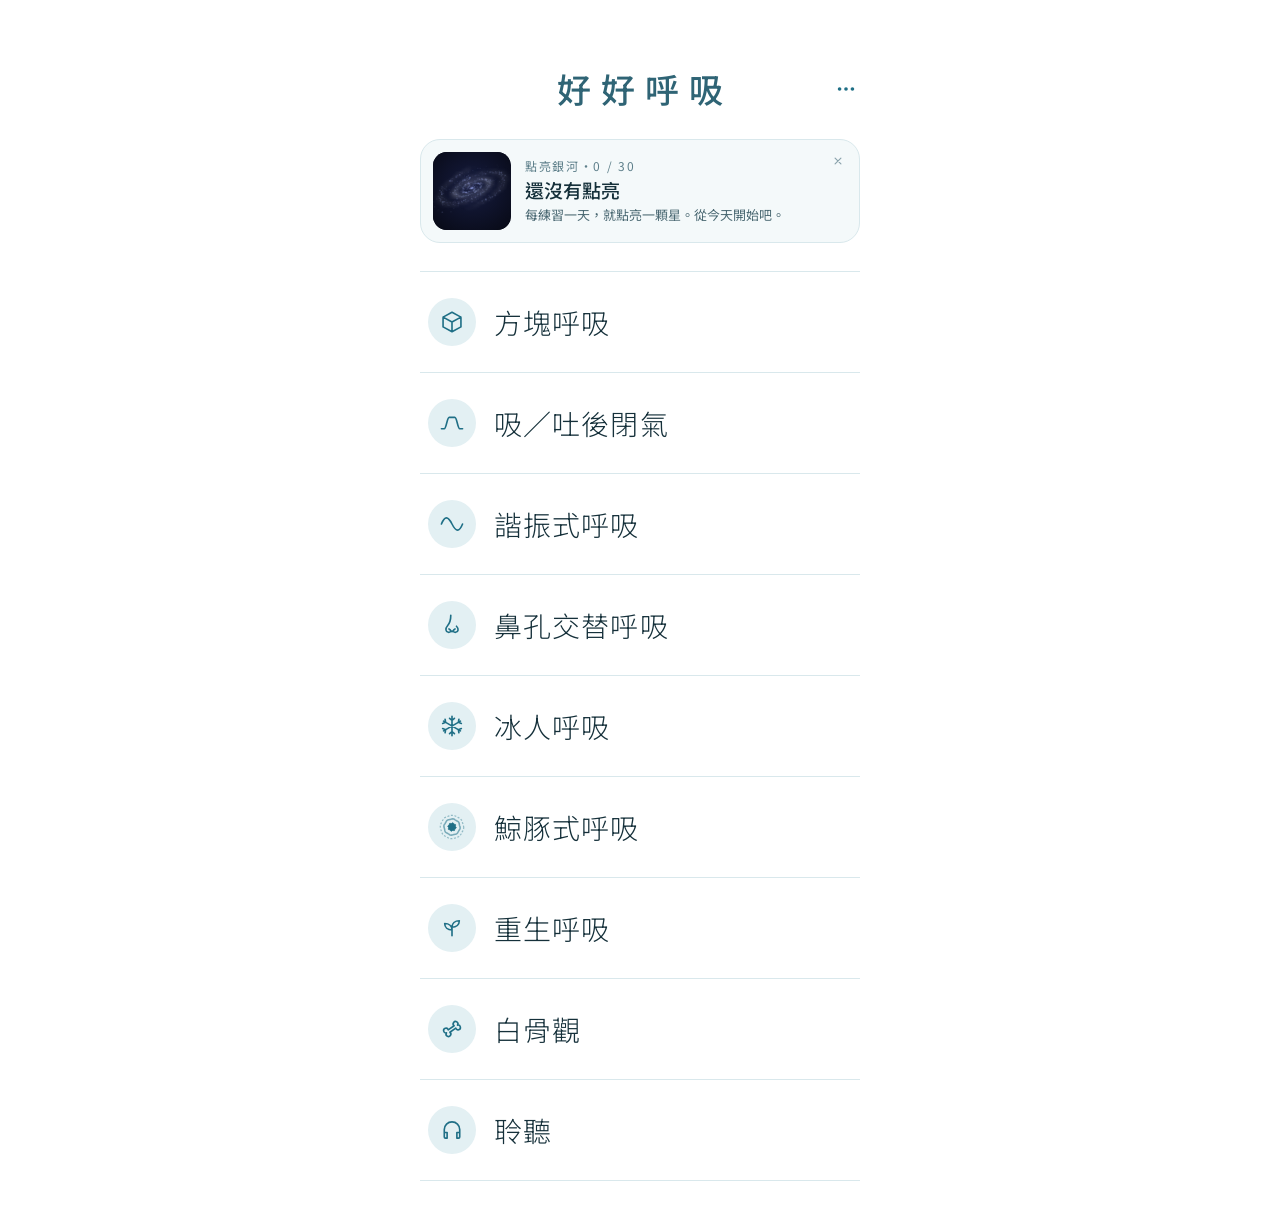
==== commit 59eb26f8: "新增背景聲音「百字明咒」：Andrew嚕拉拉的唱頌；感謝頁加上 Andrew嚕拉拉 - 背景聲音最後加上「百字明咒」（audio/andrew.mp3），用朋友給的原檔，沒有重新轉檔、剪接或調音量 -" ====
--- a/docs/index.html
+++ b/docs/index.html
@@ -745,7 +745,7 @@
   </div>
 </section>
 
-<script src="app.js?v=84"></script>
+<script src="app.js?v=85"></script>
 <!-- Cloudflare Web Analytics --><script type='module' src='https://static.cloudflareinsights.com/beacon.min.js' data-cf-beacon='{"token": "04c79372ae6c47f0a3ed04bc256d7bb4"}'></script><!-- End Cloudflare Web Analytics -->
 </body>
 </html>
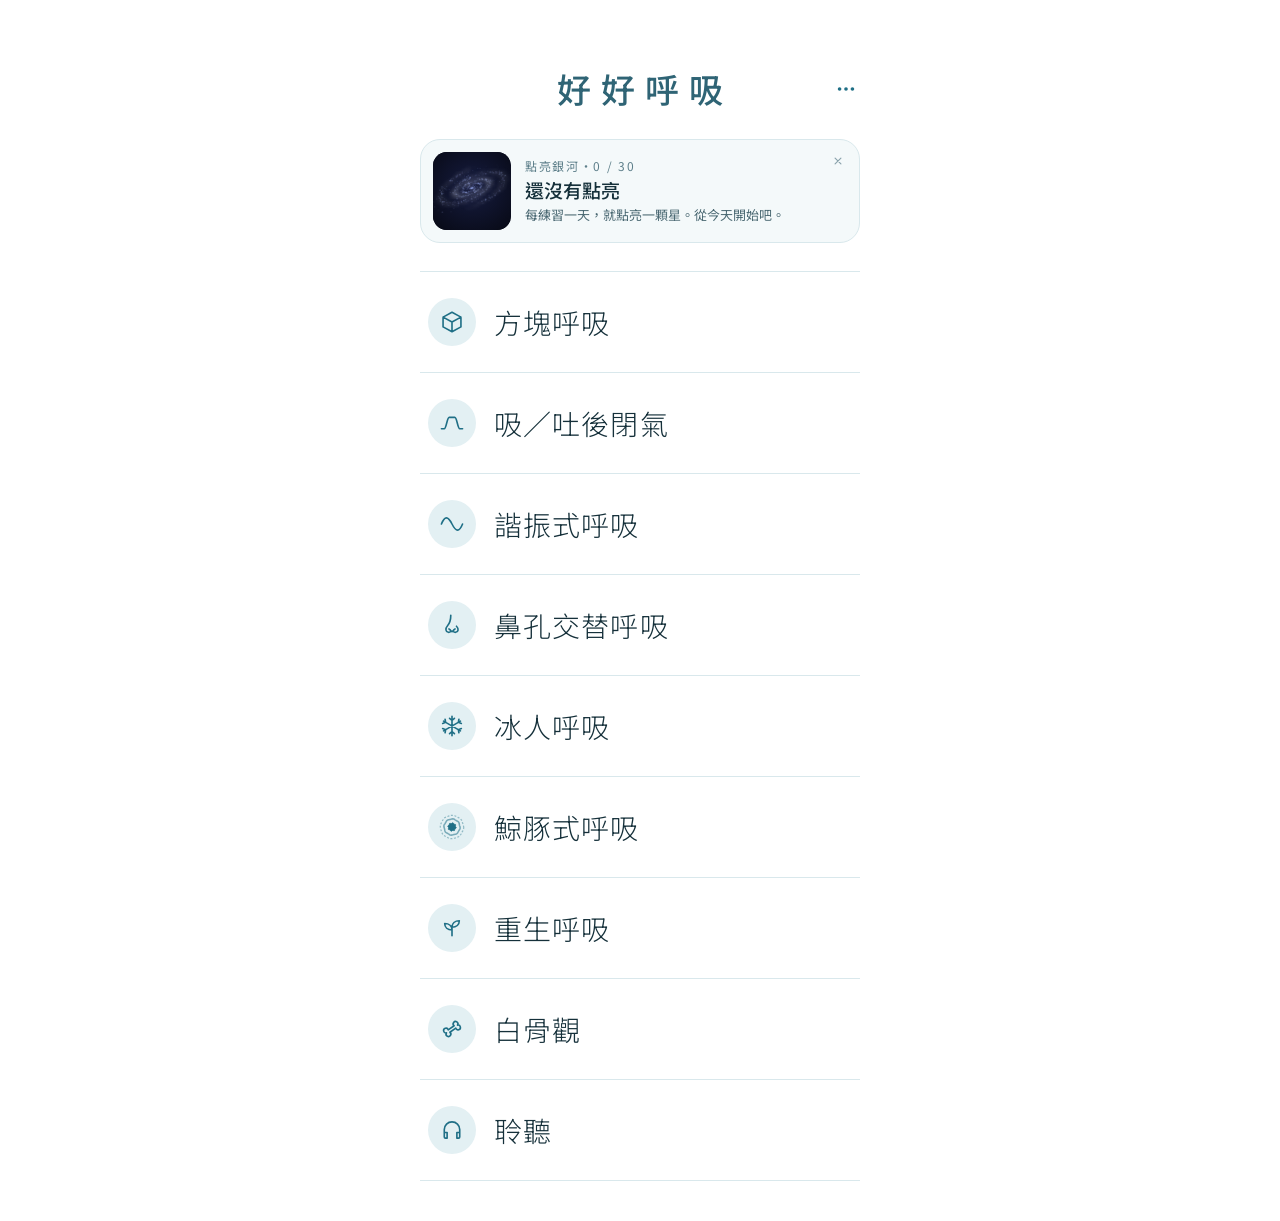
==== commit 5afa4579: "新增主題「營火3」（真的營火影片）；冰人呼吸設定直接攤開；感謝頁加上影片來源 - 營火3：Pexels 的營火影片（編號 16003276），縮成 1080×1920、5 MB，頭尾淡入淡出接成 7." ====
--- a/docs/index.html
+++ b/docs/index.html
@@ -19,7 +19,7 @@
 <link rel="preconnect" href="https://fonts.googleapis.com">
 <link rel="preconnect" href="https://fonts.gstatic.com" crossorigin>
 <link href="https://fonts.googleapis.com/css2?family=Noto+Sans+TC:wght@300;400;500;700&family=Noto+Serif+TC:wght@700&family=JetBrains+Mono:wght@300;400;500&display=swap" rel="stylesheet">
-<link rel="stylesheet" href="styles.css?v=70">
+<link rel="stylesheet" href="styles.css?v=71">
 </head>
 <body>
 <main class="home">
@@ -34,6 +34,7 @@
           <button class="menu-theme-opt" data-theme-pick="night">夜空</button>
           <button class="menu-theme-opt" data-theme-pick="fire">營火1</button>
           <button class="menu-theme-opt" data-theme-pick="oil">營火2</button>
+          <button class="menu-theme-opt" data-theme-pick="vfire">營火3</button>
           <button class="menu-theme-opt" data-theme-pick="fireflies">螢火蟲</button>
           <button class="menu-theme-opt" data-theme-pick="sakura">櫻花</button>
           <button class="menu-theme-opt" data-theme-pick="chakra">脈輪1</button>
@@ -317,8 +318,7 @@
     <div class="music-grid" id="whMusic"></div>
     <p class="wh-music-hint">練習時音樂會自動調小，讓呼吸提示音聽得清楚。建議選沒有明顯節拍的音樂。</p>
 
-    <button class="wh-adjust" data-action="wh-open" aria-expanded="false"><span>調整設定</span><span class="wh-adjust-sign" id="whOpenSign">＋</span></button>
-    <div class="wh-settings" id="whSettings" hidden>
+    <div class="wh-settings" id="whSettings">
       <div class="panel rows" id="whRows"></div>
       <div class="wh-group">
         <span class="section-title wh-group-title">閉氣模式</span>
@@ -745,7 +745,7 @@
   </div>
 </section>
 
-<script src="app.js?v=85"></script>
+<script src="app.js?v=86"></script>
 <!-- Cloudflare Web Analytics --><script type='module' src='https://static.cloudflareinsights.com/beacon.min.js' data-cf-beacon='{"token": "04c79372ae6c47f0a3ed04bc256d7bb4"}'></script><!-- End Cloudflare Web Analytics -->
 </body>
 </html>
--- a/docs/styles.css
+++ b/docs/styles.css
@@ -318,11 +318,6 @@
 .wh-flow-val { font-size: 12px; color: var(--muted-2); }
 .wh-flow-arrow { color: var(--track); }
 .wh-flow-rounds { border-top: 1px solid var(--line-3); padding-top: 12px; text-align: center; font-size: 13px; color: var(--muted); }
-.wh-adjust {
-  display: flex; justify-content: space-between; align-items: center; min-height: 44px; margin: 0 0 10px; padding: 0 4px;
-  border: none; background: none; font-size: 13px; font-weight: 500; color: var(--ink-2); cursor: pointer;
-}
-.wh-adjust-sign { font-size: 18px; font-weight: 400; }
 .wh-settings { display: flex; flex-direction: column; gap: 22px; margin-bottom: 8px; }
 .wh-group { display: flex; flex-direction: column; gap: 10px; }
 .wh-group-title { margin: 0 4px; }
@@ -550,6 +545,36 @@
 }
 :root[data-theme="oil"] .home::before { display: block; background: var(--page) var(--sky, none) center / cover; }
 :root[data-theme="oil"] body, :root[data-theme="oil"] .row { text-shadow: 0 1px 2px rgba(0,0,0,.85), 0 0 10px rgba(0,0,0,.6); }   /* 畫比較亮，字加一點暗影才看得清楚 */
+:root[data-theme="vfire"] { /* 營火3：真的營火影片（Pexels 16003276），7.7 秒頭尾接得起來的循環 */
+  --page: #0b0806;
+  --screen: #0b0806;
+  --ink: #f6ead8;
+  --ink-2: #ffcf8a;
+  --accent: #ffa64d;
+  --accent-2: #ffd27a;
+  --line-2: #4a3324;
+  --line: #2c2018;
+  --soft-2: #1c1410;
+  --chip: #261a12;
+  --soft: #0b0806;
+  --line-3: #261a12;
+  --muted-2: #c4ad94;
+  --muted: #e0cdb4;
+  --track: #8a5226;
+  --guide: #1c1410;
+  --figure: #261a12;
+  --fade: rgba(11,8,6,0);
+  --shadow: rgba(0,0,0,.55);
+  --card: #18110c;
+  --sel: #ffa64d;
+  --selfg: #1a0f06;
+  --dot: #fff1d6;
+  --dot-glow: 0 0 0 2px rgba(20,10,4,.85), 0 0 0 7px rgba(255,200,130,.25), 0 0 18px 5px rgba(255,150,60,.45);
+  --sky-pos: center;
+  --img-filter: brightness(1.9);
+}
+:root[data-theme="vfire"] .home::before { display: block; background: var(--page) var(--sky, none) center / cover; }
+:root[data-theme="vfire"] body, :root[data-theme="vfire"] .row { text-shadow: 0 1px 2px rgba(0,0,0,.85), 0 0 10px rgba(0,0,0,.6); }   /* 火很亮，字加一點暗影才看得清楚 */
 :root[data-theme="fireflies"] { /* 螢火蟲：夏夜的草叢，螢火蟲一閃一閃 */
   --page: #06100d;
   --screen: #050d0b;
@@ -698,6 +723,8 @@
 /* 火星、螢火蟲、花瓣：畫在畫面背景之上、文字按鈕之下 */
 .sparks { position: fixed; inset: 0; width: 100%; height: 100%; z-index: -1; pointer-events: none; }
 .home > .sparks { left: 50%; max-width: 480px; transform: translateX(-50%); }
+.vidbg { position: fixed; inset: 0; width: 100%; height: 100%; object-fit: cover; z-index: -1; pointer-events: none; }   /* 影片主題的影片：在畫布底下 */
+.home > .vidbg { left: 50%; max-width: 480px; transform: translateX(-50%); }
 .wh-music-hint { margin: 12px 4px 24px; font-size: 12px; line-height: 1.6; color: var(--muted-2); }
 
 /* ---------- 勳章 ---------- */
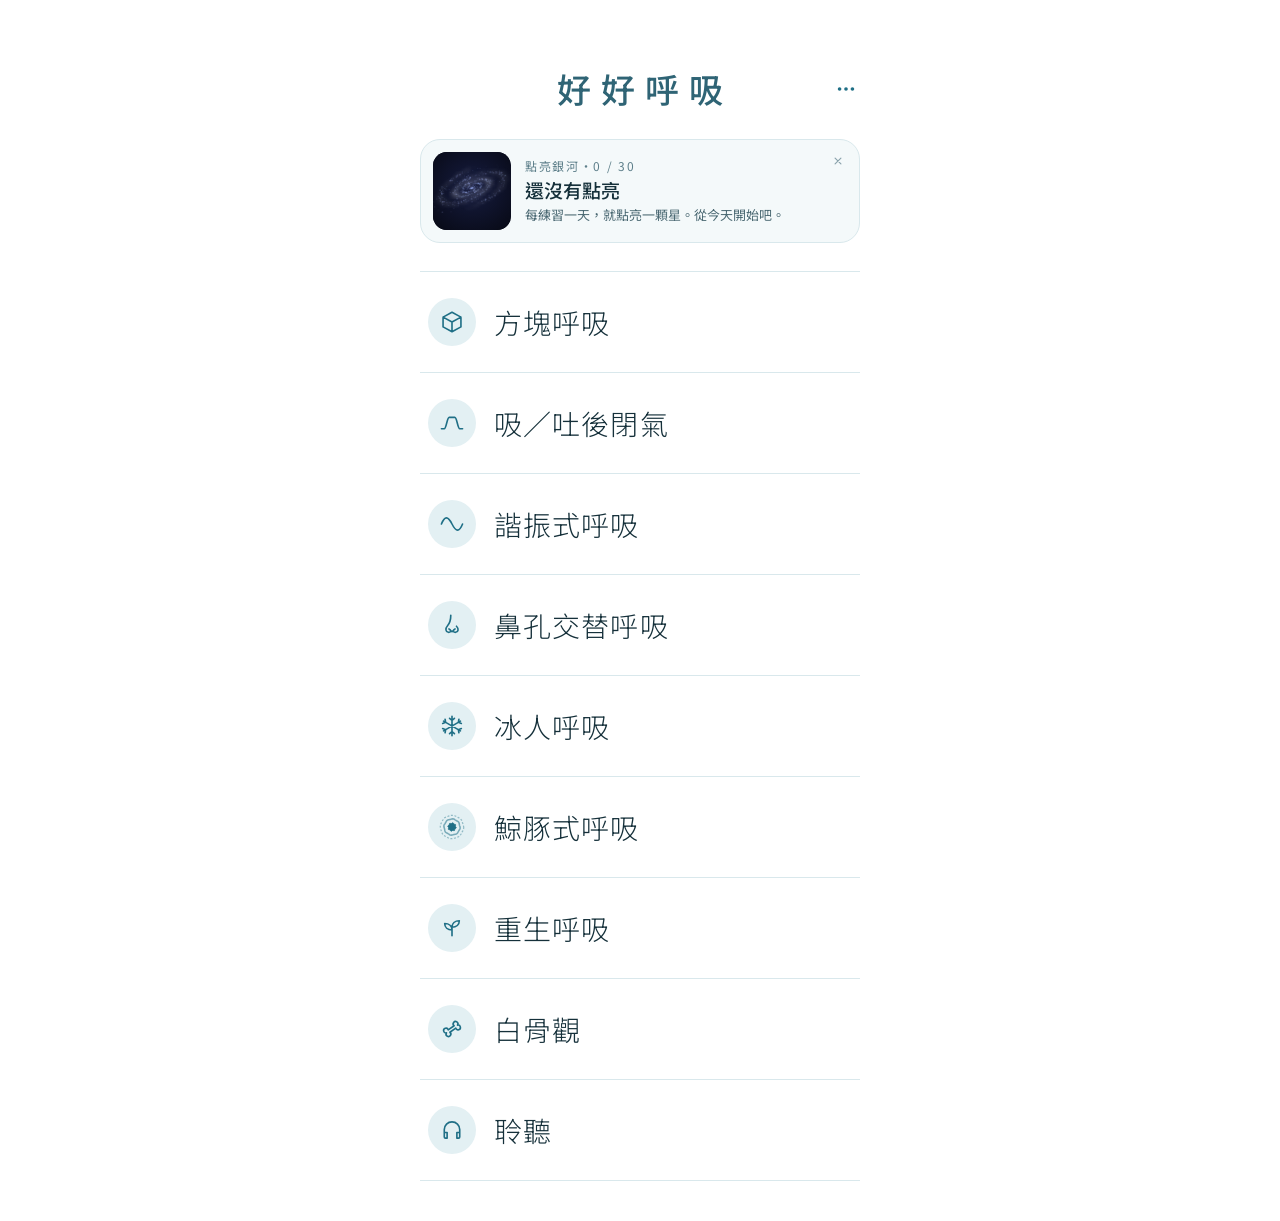
==== commit b6aec8a7: "營火3：從別的 App 回來時影片繼續播 - 回到網頁（visibilitychange、pageshow、focus）時馬上叫影片播，0.5 秒、1.5 秒後再叫一次 - 看門狗：畫面看得到、影片卻" ====
--- a/docs/index.html
+++ b/docs/index.html
@@ -745,7 +745,7 @@
   </div>
 </section>
 
-<script src="app.js?v=86"></script>
+<script src="app.js?v=87"></script>
 <!-- Cloudflare Web Analytics --><script type='module' src='https://static.cloudflareinsights.com/beacon.min.js' data-cf-beacon='{"token": "04c79372ae6c47f0a3ed04bc256d7bb4"}'></script><!-- End Cloudflare Web Analytics -->
 </body>
 </html>
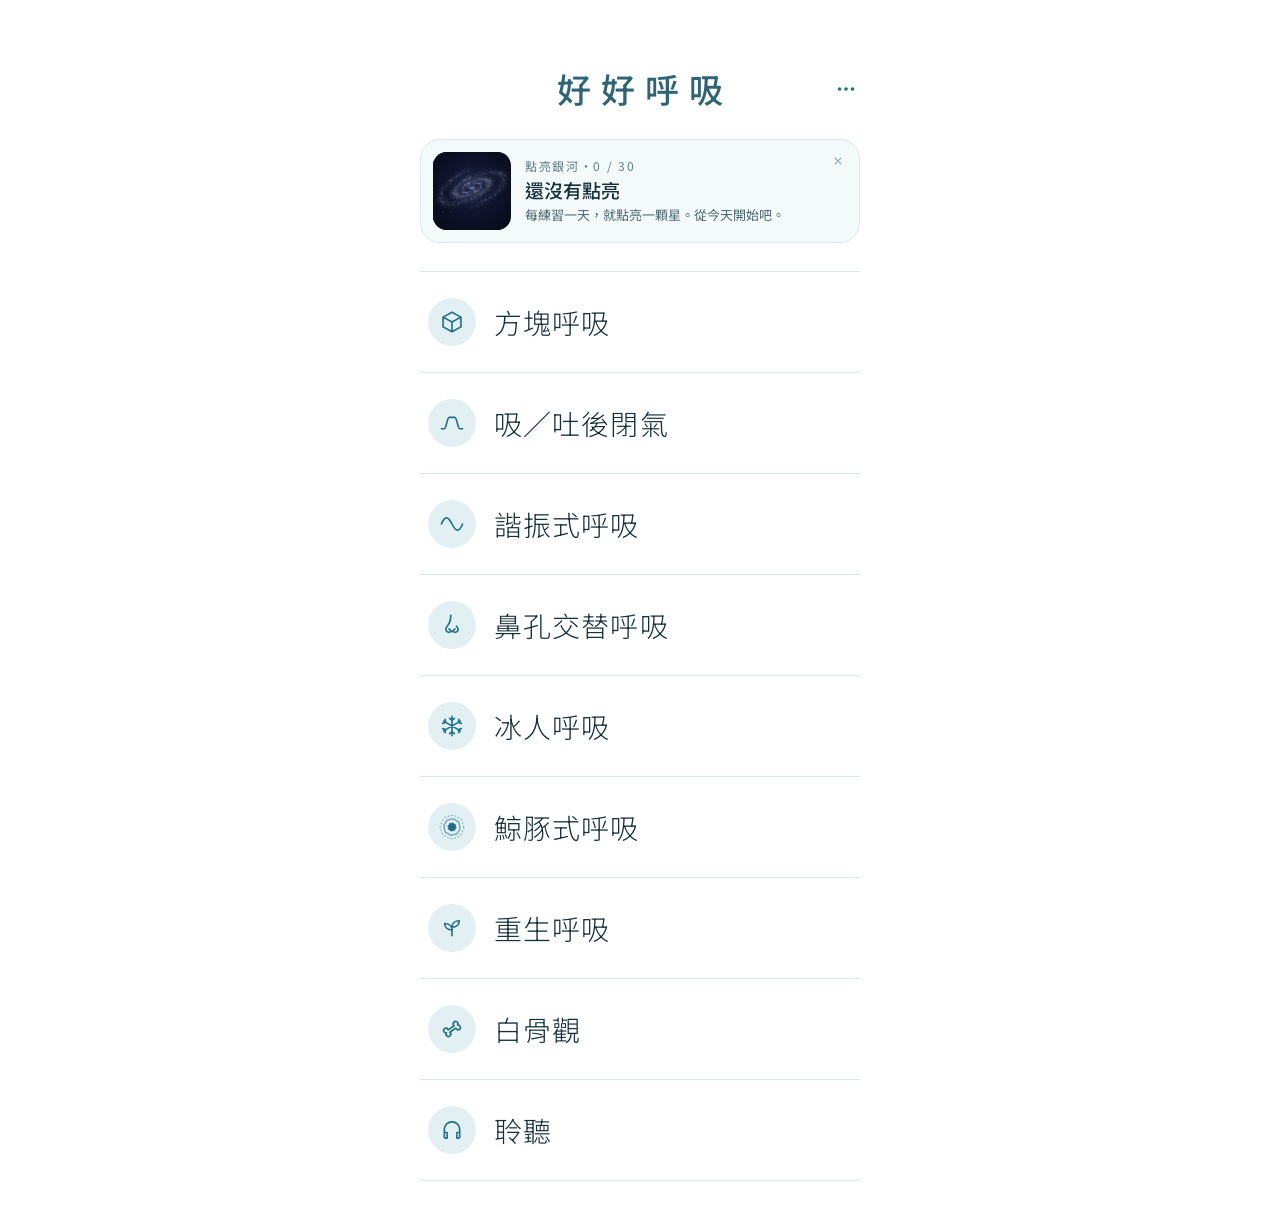
==== commit 4498144c: "白骨主題改成白骨觀練習裡的「動畫」選項 - 主題選單拿掉白骨1、白骨2、白骨3 - 白骨觀設定頁多一個「動畫」：白骨1（月白）、白骨2（白描）、白骨3（燭光），   只換腳和白骨的畫法，背景和顏色還是" ====
--- a/docs/index.html
+++ b/docs/index.html
@@ -40,9 +40,6 @@
           <button class="menu-theme-opt" data-theme-pick="chakra">脈輪1</button>
           <button class="menu-theme-opt" data-theme-pick="chakra7">脈輪2</button>
           <button class="menu-theme-opt" data-theme-pick="gold">中脈</button>
-          <button class="menu-theme-opt" data-theme-pick="bone1">白骨1</button>
-          <button class="menu-theme-opt" data-theme-pick="bone2">白骨2</button>
-          <button class="menu-theme-opt" data-theme-pick="bone3">白骨3</button>
           <button class="menu-theme-opt" data-theme-pick="senko">仙女棒</button>
         </div>
       </div>
@@ -541,6 +538,10 @@
     <span class="section-title music-title">撥皮肉</span>
     <div class="music-grid bone-grid" id="bpOpenOpts"></div>
     <p class="hint rb-hint" id="bpOpenNote"></p>
+
+    <span class="section-title music-title">動畫</span>
+    <div class="music-grid" id="bpSkinOpts"></div>
+    <p class="hint rb-hint" id="bpSkinNote"></p>
 
     <span class="section-title music-title">背景音樂</span>
     <div class="music-grid" id="bpMusic"></div>
@@ -745,7 +746,7 @@
   </div>
 </section>
 
-<script src="app.js?v=87"></script>
+<script src="app.js?v=88"></script>
 <!-- Cloudflare Web Analytics --><script type='module' src='https://static.cloudflareinsights.com/beacon.min.js' data-cf-beacon='{"token": "04c79372ae6c47f0a3ed04bc256d7bb4"}'></script><!-- End Cloudflare Web Analytics -->
 </body>
 </html>
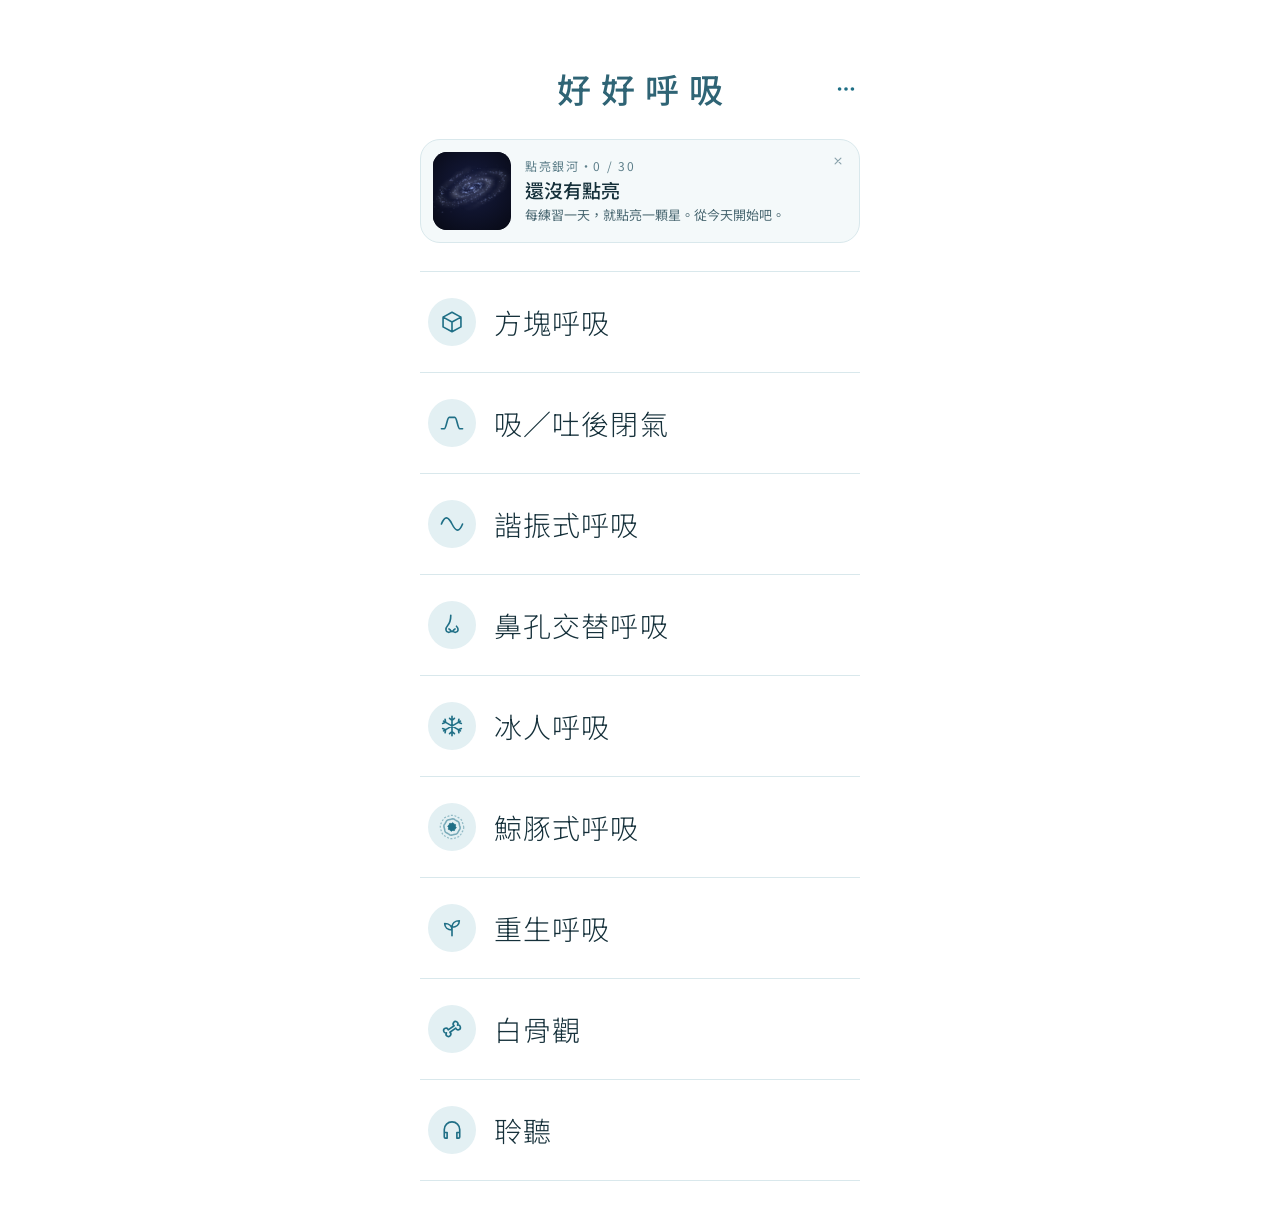
==== commit b9b60337: "加上「字體大小」設定（標準／大／特大） - 首頁選單「主題」下面多一項「字體大小」：標準、大（1.15 倍）、特大（1.3 倍） - 首頁、各練習的設定和練習畫面、勳章、使用說明、感謝、隱私權都跟著放" ====
--- a/docs/index.html
+++ b/docs/index.html
@@ -5,7 +5,7 @@
 <meta name="viewport" content="width=device-width, initial-scale=1">
 <title>好好呼吸</title>
 <meta name="description" content="好好呼吸是一個免費的呼吸練習網站：方塊呼吸、吸／吐後閉氣、諧振式呼吸、鼻孔交替呼吸等，跟著動畫與聲音一起練習。">
-<script>try{var t=(JSON.parse(localStorage.getItem('haohao-breath-settings'))||{}).theme;if(t&&t!=='light')document.documentElement.dataset.theme=t}catch(e){}</script>
+<script>try{var o=JSON.parse(localStorage.getItem('haohao-breath-settings'))||{},t=o.theme;if(t&&t!=='light')document.documentElement.dataset.theme=t;var f=[1,1.15,1.3][+o.fsz]||1;if(f!==1){var s=document.documentElement.style;s.setProperty('--fs',f);s.setProperty('--fsl',1+(f-1)/2)}}catch(e){}</script>
 <link rel="icon" href="favicon.ico" sizes="48x48">
 <link rel="icon" type="image/png" sizes="144x144" href="icons/favicon-144.png">
 <link rel="icon" type="image/png" sizes="96x96" href="icons/favicon-96.png">
@@ -19,7 +19,7 @@
 <link rel="preconnect" href="https://fonts.googleapis.com">
 <link rel="preconnect" href="https://fonts.gstatic.com" crossorigin>
 <link href="https://fonts.googleapis.com/css2?family=Noto+Sans+TC:wght@300;400;500;700&family=Noto+Serif+TC:wght@700&family=JetBrains+Mono:wght@300;400;500&display=swap" rel="stylesheet">
-<link rel="stylesheet" href="styles.css?v=71">
+<link rel="stylesheet" href="styles.css?v=72">
 </head>
 <body>
 <main class="home">
@@ -43,6 +43,14 @@
           <button class="menu-theme-opt" data-theme-pick="senko">仙女棒</button>
         </div>
       </div>
+      <button class="menu-item" id="fszItem" aria-expanded="false" aria-controls="fszOpts"><svg viewBox="0 0 24 24" aria-hidden="true"><path d="M2.5 19L8 5.5 13.5 19M4.7 14h6.6"></path><path d="M15.5 19l3-7.5 3 7.5M16.7 16.2h3.6"></path></svg><span>字體大小</span><span class="menu-theme-cur" id="fszCur"></span><svg class="menu-chev" viewBox="0 0 24 24" aria-hidden="true"><path d="M9 6l6 6-6 6"></path></svg></button>
+      <div class="menu-theme" id="fszOpts" hidden>
+        <div class="menu-theme-opts">
+          <button class="menu-theme-opt" data-fsz-pick="0">標準</button>
+          <button class="menu-theme-opt" data-fsz-pick="1">大</button>
+          <button class="menu-theme-opt" data-fsz-pick="2">特大</button>
+        </div>
+      </div>
       <button class="menu-item" data-action="badges-open"><svg viewBox="0 0 24 24"><path d="M8.5 3l2.6 6.4M15.5 3l-2.6 6.4M12 9.5a5.5 5.5 0 1 0 0 11a5.5 5.5 0 1 0 0-11"></path></svg><span>勳章</span></button>
       <button class="menu-item" id="syncItem" data-action="sync-open" hidden><svg viewBox="0 0 24 24" aria-hidden="true"><path d="M7 18.5h10.5a4 4 0 0 0 .6-7.96A5.5 5.5 0 0 0 7.4 9.1 4.7 4.7 0 0 0 7 18.5Z"></path><path id="syncMark" d=""></path></svg><span>雲端同步</span><span class="sync-st" id="syncSt" hidden></span></button>
       <a class="menu-item" href="help.html"><svg viewBox="0 0 24 24"><circle cx="12" cy="12" r="9"></circle><path d="M9.6 9.3a2.5 2.5 0 0 1 4.8.9c0 1.7-2.4 2.1-2.4 3.6M12 17h.01"></path></svg><span>使用說明</span></a>
@@ -746,7 +754,7 @@
   </div>
 </section>
 
-<script src="app.js?v=88"></script>
+<script src="app.js?v=89"></script>
 <!-- Cloudflare Web Analytics --><script type='module' src='https://static.cloudflareinsights.com/beacon.min.js' data-cf-beacon='{"token": "04c79372ae6c47f0a3ed04bc256d7bb4"}'></script><!-- End Cloudflare Web Analytics -->
 </body>
 </html>
--- a/docs/styles.css
+++ b/docs/styles.css
@@ -85,7 +85,7 @@
 }
 .menu-item {
   display: flex; align-items: center; gap: 12px; width: 100%; min-height: 44px; padding: 0 14px;
-  border: none; background: none; font-size: 14px; color: var(--ink); text-decoration: none;
+  border: none; background: none; font-size: calc(14px * var(--fs, 1)); color: var(--ink); text-decoration: none;
   cursor: pointer; box-sizing: border-box;
 }
 .menu-item:hover { background: color-mix(in srgb, var(--screen) 50%, transparent); }
@@ -93,20 +93,21 @@
 .menu-theme[hidden] { display: none; }
 #themeItem { min-width: 210px; }
 .menu-item svg .dot { fill: var(--accent); stroke: none; }
-.menu-theme-cur { margin-left: auto; padding-left: 12px; font-size: 12px; color: var(--muted-2); white-space: nowrap; }
+.menu-theme-cur { margin-left: auto; padding-left: 12px; font-size: calc(12px * var(--fs, 1)); color: var(--muted-2); white-space: nowrap; }
 .menu-item svg.menu-chev { width: 14px; height: 14px; margin-left: 6px; stroke: var(--muted-2); stroke-width: 2; transition: transform .2s; }
-#themeItem[aria-expanded="true"] .menu-chev { transform: rotate(90deg); }
-.menu-theme-title { font-size: 12px; color: var(--muted); }
+#themeItem[aria-expanded="true"] .menu-chev, #fszItem[aria-expanded="true"] .menu-chev { transform: rotate(90deg); }
+#fszItem > span { white-space: nowrap; }
+.menu-theme-title { font-size: calc(12px * var(--fs, 1)); color: var(--muted); }
 .menu-theme-opts { display: grid; grid-template-columns: repeat(3, minmax(0, 1fr)); gap: 6px; }
 .menu-theme-opt {
   min-height: 36px; padding: 0 4px; border-radius: 10px; border: 1px solid var(--line); background: var(--card);
-  color: var(--ink); font-size: 13px; cursor: pointer; white-space: nowrap;
+  color: var(--ink); font-size: calc(13px * var(--fs, 1)); cursor: pointer; white-space: nowrap;
 }
 .menu-theme-opt.on { background: var(--sel, var(--ink)); color: var(--selfg, var(--screen)); border-color: var(--sel, var(--ink)); }
 .menu-item svg { width: 18px; height: 18px; flex: none; fill: none; stroke: var(--accent); stroke-width: 1.8; stroke-linecap: round; stroke-linejoin: round; }
 .home-inner { padding: 56px 20px 40px; box-sizing: border-box; }
 .title {
-  margin: 8px 8px 40px; font-size: 34px; font-weight: 500;
+  margin: 8px 8px 40px; font-size: calc(34px * var(--fsl, 1)); font-weight: 500;
   letter-spacing: .3em; text-indent: .3em; text-align: center; color: var(--ink-2);
 }
 .list { display: flex; flex-direction: column; border-top: 1px solid var(--line); }
@@ -119,7 +120,7 @@
 .row { justify-content: space-between; gap: 16px; }
 .row-main { display: flex; align-items: center; gap: 18px; min-width: 0; }
 .row-wip { cursor: default; opacity: .45; filter: grayscale(1); }
-.row-tag { flex: none; padding: 4px 10px; border-radius: 12px; background: var(--soft-2); font-size: 13px; color: var(--muted); }
+.row-tag { flex: none; padding: 4px 10px; border-radius: 12px; background: var(--soft-2); font-size: calc(13px * var(--fs, 1)); color: var(--muted); }
 
 /* 今日紀錄 */
 .today {
@@ -134,12 +135,12 @@
 .today-top { display: flex; justify-content: space-between; align-items: center; gap: 12px; }
 .today-x { flex: none; width: 14px; height: 14px; fill: none; stroke: var(--muted-2); stroke-width: 2; stroke-linecap: round; opacity: .7; }
 .today-head { display: flex; flex-direction: column; gap: 6px; }
-.today-tag { font-size: 13px; line-height: 1.4; color: var(--muted-2); }
+.today-tag { font-size: calc(13px * var(--fs, 1)); line-height: 1.4; color: var(--muted-2); }
 .today-sum { display: flex; align-items: baseline; gap: 14px; flex-wrap: wrap; line-height: 1.3; }
-.today-min { font-size: 22px; font-weight: 500; }
-.today-n { font-size: 15px; color: var(--muted); }
+.today-min { font-size: calc(22px * var(--fs, 1)); font-weight: 500; }
+.today-n { font-size: calc(15px * var(--fs, 1)); color: var(--muted); }
 .today-rows { display: flex; flex-direction: column; gap: 8px; border-top: 1px solid var(--line); padding-top: 12px; }
-.today-row { display: flex; justify-content: space-between; gap: 12px; font-size: 14px; line-height: 1.5; color: var(--muted); }
+.today-row { display: flex; justify-content: space-between; gap: 12px; font-size: calc(14px * var(--fs, 1)); line-height: 1.5; color: var(--muted); }
 .today-row span:first-child { min-width: 0; }
 .today-row span:last-child { flex: none; white-space: nowrap; }
 
@@ -164,9 +165,9 @@
 .lit-tiles div { background-image: url('assets/dizang.jpg'); background-size: 500% 600%; opacity: 0; }
 .lit-tiles div.on { opacity: 1; }
 .lit-text { flex: 1; min-width: 0; display: flex; flex-direction: column; gap: 3px; }
-.lit-title { font-size: 12px; letter-spacing: .14em; color: var(--muted-2); }
-.lit-big { font-size: 19px; font-weight: 500; line-height: 1.35; color: var(--ink); }
-.lit-note { font-size: 13px; line-height: 1.55; color: var(--muted); text-wrap: pretty; }
+.lit-title { font-size: calc(12px * var(--fs, 1)); letter-spacing: .14em; color: var(--muted-2); }
+.lit-big { font-size: calc(19px * var(--fs, 1)); font-weight: 500; line-height: 1.35; color: var(--ink); }
+.lit-note { font-size: calc(13px * var(--fs, 1)); line-height: 1.55; color: var(--muted); text-wrap: pretty; }
 .lit-note.todo { color: var(--accent); }
 .lit-x { flex: none; align-self: flex-start; margin-top: 2px; width: 14px; height: 14px; fill: none; stroke: var(--muted-2); stroke-width: 2; stroke-linecap: round; opacity: .7; }
 .row-icon {
@@ -176,7 +177,7 @@
 .row-icon svg { color: var(--accent); }
 .row-icon svg path { stroke: var(--accent); }
 .row-icon svg { width: 26px; height: 26px; display: block; }
-.row-name { font-size: 28px; font-weight: 300; letter-spacing: .04em; color: var(--ink); }
+.row-name { font-size: calc(28px * var(--fsl, 1)); font-weight: 300; letter-spacing: .04em; color: var(--ink); }
 
 /* ---------- 共用全螢幕 ---------- */
 .screen { position: fixed; inset: 0; z-index: 2; background: var(--screen); overflow-y: auto; overflow-x: hidden; }
@@ -188,21 +189,21 @@
   display: flex; flex-direction: column; padding: 44px 24px 0; box-sizing: border-box;
 }
 .back {
-  align-self: flex-start; border: none; background: none; font-size: 15px; color: var(--ink-2);
+  align-self: flex-start; border: none; background: none; font-size: calc(15px * var(--fs, 1)); color: var(--ink-2);
   padding: 8px 0; min-height: 44px; cursor: pointer;
 }
-.ex-name { margin: 12px 4px 4px; font-size: 26px; font-weight: 700; }
+.ex-name { margin: 12px 4px 4px; font-size: calc(26px * var(--fsl, 1)); font-weight: 700; }
 .wip {
   flex: 1; display: flex; flex-direction: column; align-items: center; justify-content: center;
   gap: 10px; padding-bottom: 80px; text-align: center;
 }
-.wip-title { font-size: 20px; font-weight: 500; }
+.wip-title { font-size: calc(20px * var(--fs, 1)); font-weight: 500; }
 .setup-body { flex: 1; display: flex; flex-direction: column; }
-.desc { margin: 0 4px 28px; font-size: 14px; color: var(--muted); }
+.desc { margin: 0 4px 28px; font-size: calc(14px * var(--fs, 1)); color: var(--muted); }
 .section-head { display: flex; justify-content: space-between; align-items: baseline; margin: 0 4px 10px; }
-.section-title { font-size: 13px; font-weight: 500; color: var(--ink-2); }
+.section-title { font-size: calc(13px * var(--fs, 1)); font-weight: 500; color: var(--ink-2); }
 .music-title { margin: 0 4px 10px; }
-.reset { border: none; background: none; font-size: 12px; color: var(--muted-2); cursor: pointer; padding: 4px 0; }
+.reset { border: none; background: none; font-size: calc(12px * var(--fs, 1)); color: var(--muted-2); cursor: pointer; padding: 4px 0; }
 .panel { background: var(--card); border: 1px solid var(--line); border-radius: 20px; }
 .rows { padding: 4px 16px; }
 .phase-row {
@@ -210,38 +211,40 @@
   padding: 10px 0; border-bottom: 1px solid var(--line-3);
 }
 .phase-row:last-child { border-bottom: none; }
-.phase-row-label { font-size: 15px; }
+.phase-row-label { font-size: calc(15px * var(--fs, 1)); }
 .stepper { display: flex; align-items: center; gap: 8px; }
 .step {
   width: 44px; height: 44px; border-radius: 50%; border: 1px solid var(--line-2);
-  background: var(--soft); font-size: 20px; color: var(--ink-2); cursor: pointer; padding: 0;
+  background: var(--soft); font-size: calc(20px * var(--fs, 1)); color: var(--ink-2); cursor: pointer; padding: 0;
 }
 .step:hover { background: var(--soft-2); }
-.step-val { font: 400 18px var(--mono); min-width: 56px; text-align: center; }
-.hint { margin: 10px 4px 28px; font-size: 12px; color: var(--muted-2); }
+.step-val { font: 400 calc(18px * var(--fs, 1)) var(--mono); min-width: 56px; text-align: center; }
+.hint { margin: 10px 4px 28px; font-size: calc(12px * var(--fs, 1)); color: var(--muted-2); }
 .music-hint { margin: 12px 4px 0; }
 .cue-title { display: block; margin: 24px 4px 10px; }
-.minutes-val { font: 500 16px var(--mono); }
+.minutes-val { font: 500 calc(16px * var(--fs, 1)) var(--mono); }
 .slider-panel { padding: 18px 16px 12px; margin-bottom: 28px; }
 .slider-panel input { width: 100%; height: 28px; margin: 0; }
-.ticks { display: flex; justify-content: space-between; font: 400 11px var(--mono); color: var(--muted-2); margin-top: 4px; }
+.ticks { display: flex; justify-content: space-between; font: 400 calc(11px * var(--fs, 1)) var(--mono); color: var(--muted-2); margin-top: 4px; }
 #nModeBox .section-title { display: block; }
 .n-modes { display: grid; grid-template-columns: repeat(2, minmax(0, 1fr)); gap: 8px; margin-bottom: 28px; }
 .n-modes .music-opt { min-height: 48px; height: auto; padding: 6px 8px; }
 .music-grid { display: grid; grid-template-columns: repeat(3, 1fr); gap: 8px; }
 .music-opt {
   height: 48px; border-radius: 14px; border: 1px solid var(--line); background: var(--card); color: var(--ink);
-  font-size: 14px; font-weight: 500; cursor: pointer;
+  font-size: calc(14px * var(--fs, 1)); font-weight: 500; cursor: pointer;
   padding: 0 8px; overflow: hidden; text-overflow: ellipsis; white-space: nowrap;
 }
 .music-upload { background: #fbeee0; color: #9a5a1c; border-color: #e9c9a3; }
+/* 練習方式的字比較長（三段（吸・閉・吐）…），放不下就換行，不要截成「…」 */
+#nModes .music-opt { height: auto; min-height: 48px; padding: 6px 8px; white-space: normal; line-height: 1.3; text-wrap: balance; }
 .music-opt.on { background: var(--sel, var(--ink)); color: var(--selfg, var(--screen)); border-color: var(--sel, var(--ink)); }
 .start-bar {
   position: sticky; bottom: 0; margin-top: auto; padding: 28px 0 32px;
   background: linear-gradient(var(--fade), var(--screen) 30%);
 }
 
-.btn { width: 100%; height: 56px; border-radius: 16px; font-size: 17px; font-weight: 500; cursor: pointer; }
+.btn { width: 100%; height: 56px; border-radius: 16px; font-size: calc(17px * var(--fs, 1)); font-weight: 500; cursor: pointer; }
 .btn-primary { border: none; background: var(--ink); color: var(--screen); }
 .btn-secondary { border: 1px solid var(--line-2); background: var(--card); color: var(--ink); }
 
@@ -251,8 +254,8 @@
   padding: 44px 24px 36px; box-sizing: border-box;
 }
 .run-head { display: flex; justify-content: space-between; align-items: center; }
-.run-name { font-size: 15px; font-weight: 500; }
-.run-left { font: 400 15px var(--mono); color: var(--ink-2); }
+.run-name { font-size: calc(15px * var(--fs, 1)); font-weight: 500; }
+.run-left { font: 400 calc(15px * var(--fs, 1)) var(--mono); color: var(--ink-2); }
 .progress { height: 3px; background: var(--line); border-radius: 2px; margin-top: 14px; overflow: hidden; }
 .progress-fill { height: 100%; width: 0; background: var(--dot); transition: width 1s linear; }
 .stage { flex: 1; display: flex; flex-direction: column; align-items: center; justify-content: center; gap: 28px; }
@@ -268,7 +271,7 @@
   width: 220px; height: 220px; position: relative; border: 2px solid var(--line-2);
   border-bottom: none; border-radius: 8px 8px 0 0; box-sizing: border-box;
 }
-.n-labels { width: 236px; display: flex; justify-content: space-between; font-size: 12px; color: var(--muted-2); }
+.n-labels { width: 236px; display: flex; justify-content: space-between; font-size: calc(12px * var(--fs, 1)); color: var(--muted-2); }
 #animBall { display: block; overflow: visible; }
 .ball-main, .ball-halo { fill: var(--dot); }
 .ball-rip { stroke: var(--dot); }
@@ -281,22 +284,22 @@
   -webkit-mask-image: linear-gradient(90deg, transparent, #000 22%, #000 78%, transparent);
   mask-image: linear-gradient(90deg, transparent, #000 22%, #000 78%, transparent);
 }
-.wave-cycle { text-align: center; font: 400 11px var(--mono); color: var(--muted-2); white-space: nowrap; }
+.wave-cycle { text-align: center; font: 400 calc(11px * var(--fs, 1)) var(--mono); color: var(--muted-2); white-space: nowrap; }
 .phase { display: flex; flex-direction: column; align-items: center; gap: 6px; }
-.phase-label { font-size: 20px; font-weight: 500; min-height: 30px; }
-.phase-count { font: 400 40px var(--mono); color: var(--accent); min-height: 52px; }
+.phase-label { font-size: calc(20px * var(--fs, 1)); font-weight: 500; min-height: 30px; }
+.phase-count { font: 400 calc(40px * var(--fsl, 1)) var(--mono); color: var(--accent); min-height: 52px; }
 
 /* ---------- 完成畫面 ---------- */
 .done-body { flex: 1; display: flex; flex-direction: column; align-items: center; justify-content: center; gap: 12px; text-align: center; }
-.done-tag { font-size: 13px; letter-spacing: .3em; color: var(--ink-2); }
-.done-time { font: 300 56px/1 var(--mono); }
-.done-name { font-size: 15px; color: var(--muted); }
+.done-tag { font-size: calc(13px * var(--fs, 1)); letter-spacing: .3em; color: var(--ink-2); }
+.done-time { font: 300 calc(56px * var(--fsl, 1))/1 var(--mono); }
+.done-name { font-size: calc(15px * var(--fs, 1)); color: var(--muted); }
 .done-actions { display: flex; flex-direction: column; gap: 10px; }
 
 /* 聲音被系統暫停後，點一下恢復 */
 .resume-tip {
   align-self: center; margin-bottom: 14px; height: 44px; padding: 0 20px; border: none; border-radius: 22px;
-  background: var(--dot); color: #fff; font-size: 15px; font-weight: 500; cursor: pointer;
+  background: var(--dot); color: #fff; font-size: calc(15px * var(--fs, 1)); font-weight: 500; cursor: pointer;
   box-shadow: var(--dot-glow);
 }
 
@@ -305,7 +308,7 @@
 .wh-desc { margin-bottom: 12px; line-height: 1.7; }
 .wh-safety-btn {
   align-self: flex-start; display: flex; align-items: center; gap: 8px; min-height: 40px; padding: 0 14px; margin: 0 0 24px;
-  border: 1px solid var(--line-2); border-radius: 20px; background: var(--card); font-size: 13px; color: var(--accent); cursor: pointer;
+  border: 1px solid var(--line-2); border-radius: 20px; background: var(--card); font-size: calc(13px * var(--fs, 1)); color: var(--accent); cursor: pointer;
 }
 .wh-safety-btn svg { width: 15px; height: 15px; fill: none; stroke: var(--accent); stroke-width: 1.8; stroke-linecap: round; stroke-linejoin: round; }
 .wh-flow { padding: 18px 12px 14px; margin-bottom: 24px; display: flex; flex-direction: column; gap: 14px; }
@@ -314,18 +317,18 @@
   align-items: center; gap: 4px; text-align: center;
 }
 .wh-flow-step { display: flex; flex-direction: column; gap: 4px; }
-.wh-flow-name { font-size: 15px; font-weight: 500; }
-.wh-flow-val { font-size: 12px; color: var(--muted-2); }
+.wh-flow-name { font-size: calc(15px * var(--fs, 1)); font-weight: 500; }
+.wh-flow-val { font-size: calc(12px * var(--fs, 1)); color: var(--muted-2); }
 .wh-flow-arrow { color: var(--track); }
-.wh-flow-rounds { border-top: 1px solid var(--line-3); padding-top: 12px; text-align: center; font-size: 13px; color: var(--muted); }
+.wh-flow-rounds { border-top: 1px solid var(--line-3); padding-top: 12px; text-align: center; font-size: calc(13px * var(--fs, 1)); color: var(--muted); }
 .wh-settings { display: flex; flex-direction: column; gap: 22px; margin-bottom: 8px; }
 .wh-group { display: flex; flex-direction: column; gap: 10px; }
 .wh-group-title { margin: 0 4px; }
 .wh-modes { display: grid; grid-template-columns: repeat(2, 1fr); gap: 8px; }
-.wh-note { margin: 0 4px; font-size: 12px; line-height: 1.6; color: var(--muted-2); }
+.wh-note { margin: 0 4px; font-size: calc(12px * var(--fs, 1)); line-height: 1.6; color: var(--muted-2); }
 .wh-toggle {
   width: 100%; display: flex; align-items: center; justify-content: space-between; min-height: 56px; padding: 0;
-  border: none; border-bottom: 1px solid var(--line-3); background: none; font-size: 15px; cursor: pointer;
+  border: none; border-bottom: 1px solid var(--line-3); background: none; font-size: calc(15px * var(--fs, 1)); cursor: pointer;
 }
 .wh-toggle:last-child { border-bottom: none; }
 .wh-switch { position: relative; width: 46px; height: 26px; border-radius: 13px; background: var(--track); transition: background .2s; }
@@ -336,20 +339,20 @@
 .wh-toggle.on .wh-switch { background: var(--dot); }
 .wh-toggle.on .wh-switch::after { transform: translateX(20px); }
 
-.wh-round { font-size: 14px; color: var(--ink-2); }
+.wh-round { font-size: calc(14px * var(--fs, 1)); color: var(--ink-2); }
 .wh-circle { position: relative; width: 260px; height: 260px; display: flex; align-items: center; justify-content: center; }
 .wh-ring { position: absolute; inset: 0; border-radius: 50%; border: 2px solid var(--line-2); box-sizing: border-box; }
 .wh-fill { position: absolute; inset: 8px; border-radius: 50%; background: var(--dot); opacity: .3; transform: scale(.35); }
 .wh-count { position: relative; display: flex; align-items: baseline; gap: 6px; }
-.wh-big { font: 300 56px/1 var(--mono); }
-.wh-small { font: 400 18px var(--mono); color: var(--muted-2); }
+.wh-big { font: 300 calc(56px * var(--fsl, 1))/1 var(--mono); }
+.wh-small { font: 400 calc(18px * var(--fs, 1)) var(--mono); color: var(--muted-2); }
 .wh-text { display: flex; flex-direction: column; align-items: center; gap: 10px; text-align: center; }
-.wh-label { font-size: 22px; font-weight: 500; min-height: 32px; }
-.wh-hint { font-size: 14px; color: var(--muted); min-height: 22px; }
+.wh-label { font-size: calc(22px * var(--fs, 1)); font-weight: 500; min-height: 32px; }
+.wh-hint { font-size: calc(14px * var(--fs, 1)); color: var(--muted); min-height: 22px; }
 .wh-actions { display: grid; grid-template-columns: 1fr 1fr; gap: 10px; }
 .wh-btn {
   height: 52px; border: 1px solid var(--line-2); border-radius: 16px; background: none;
-  color: var(--ink-2); font-size: 16px; cursor: pointer;
+  color: var(--ink-2); font-size: calc(16px * var(--fs, 1)); cursor: pointer;
 }
 .wh-btn-primary { border: none; background: var(--ink); color: var(--screen); font-weight: 500; }
 .wh-btn-primary:disabled { opacity: .4; cursor: default; }
@@ -359,26 +362,26 @@
 .wh-hold-head { display: flex; justify-content: flex-end; }
 .wh-hold .wh-round { color: #7f9ea8; }
 .wh-hold-body { flex: 1; display: flex; flex-direction: column; align-items: center; justify-content: center; gap: 18px; text-align: center; }
-.wh-hold-tag { font-size: 17px; letter-spacing: .1em; color: #8fb0ba; }
-.wh-hold-time { font: 200 84px/1 var(--mono); color: #d6e8ee; }
-.wh-hold-target { font-size: 14px; color: #7f9ea8; }
+.wh-hold-tag { font-size: calc(17px * var(--fs, 1)); letter-spacing: .1em; color: #8fb0ba; }
+.wh-hold-time { font: 200 calc(84px * var(--fsl, 1))/1 var(--mono); color: #d6e8ee; }
+.wh-hold-target { font-size: calc(14px * var(--fs, 1)); color: #7f9ea8; }
 .wh-breathe-in {
   height: 104px; border: 1px solid #2a4a56; border-radius: 28px; background: #14303a;
-  color: #e6f1f4; font-size: 22px; font-weight: 500; cursor: pointer;
+  color: #e6f1f4; font-size: calc(22px * var(--fs, 1)); font-weight: 500; cursor: pointer;
 }
 .wh-breathe-in:active { background: #1c3d49; }
 .wh-hold-stop {
   align-self: center; min-height: 44px; margin-top: 14px; padding: 0 20px; border: none; background: none;
-  font-size: 15px; color: #7f9ea8; cursor: pointer;
+  font-size: calc(15px * var(--fs, 1)); color: #7f9ea8; cursor: pointer;
 }
 
 .wh-done-body { gap: 24px; }
 .wh-results { width: 100%; max-width: 260px; display: flex; flex-direction: column; }
-.wh-results-title { font-size: 13px; color: var(--muted-2); margin-bottom: 8px; }
+.wh-results-title { font-size: calc(13px * var(--fs, 1)); color: var(--muted-2); margin-bottom: 8px; }
 .wh-result { display: flex; justify-content: space-between; align-items: baseline; padding: 12px 4px; border-bottom: 1px solid var(--line); }
-.wh-result span:first-child { font-size: 15px; }
-.wh-result span:last-child { font: 400 22px var(--mono); }
-.wh-done-note { font-size: 15px; color: var(--muted); }
+.wh-result span:first-child { font-size: calc(15px * var(--fs, 1)); }
+.wh-result span:last-child { font: 400 calc(22px * var(--fs, 1)) var(--mono); }
+.wh-done-note { font-size: calc(15px * var(--fs, 1)); color: var(--muted); }
 
 .wh-sheet-bg {
   position: fixed; inset: 0; z-index: 5; background: rgba(6,16,21,.55);
@@ -388,10 +391,10 @@
   width: 100%; max-width: 480px; max-height: 92vh; overflow-y: auto; background: var(--page);
   border-radius: 24px 24px 0 0; padding: 28px 24px 32px; box-sizing: border-box; display: flex; flex-direction: column; gap: 18px;
 }
-.wh-sheet h3 { margin: 0; font-size: 20px; font-weight: 700; }
-.wh-sheet ul { margin: 0; padding-left: 20px; display: flex; flex-direction: column; gap: 12px; font-size: 15px; line-height: 1.65; }
+.wh-sheet h3 { margin: 0; font-size: calc(20px * var(--fs, 1)); font-weight: 700; }
+.wh-sheet ul { margin: 0; padding-left: 20px; display: flex; flex-direction: column; gap: 12px; font-size: calc(15px * var(--fs, 1)); line-height: 1.65; }
 #whAckBox { display: flex; flex-direction: column; gap: 18px; }
-.wh-check { display: flex; align-items: center; gap: 12px; min-height: 48px; padding: 0 4px; font-size: 15px; cursor: pointer; }
+.wh-check { display: flex; align-items: center; gap: 12px; min-height: 48px; padding: 0 4px; font-size: calc(15px * var(--fs, 1)); cursor: pointer; }
 .wh-check input { width: 22px; height: 22px; margin: 0; accent-color: #1f6f86; }
 .wh-sheet-actions { display: grid; grid-template-columns: 1fr 2fr; gap: 10px; }
 
@@ -407,20 +410,20 @@
 .install-head { display: flex; align-items: center; gap: 14px; }
 .install-head img { width: 52px; height: 52px; border-radius: 12px; }
 .install-head div { display: flex; flex-direction: column; gap: 2px; }
-.install-name { font-size: 18px; font-weight: 500; }
-.install-sub { font-size: 14px; color: var(--muted); }
-.install-title { font-size: 13px; font-weight: 500; color: var(--ink-2); }
+.install-name { font-size: calc(18px * var(--fs, 1)); font-weight: 500; }
+.install-sub { font-size: calc(14px * var(--fs, 1)); color: var(--muted); }
+.install-title { font-size: calc(13px * var(--fs, 1)); font-weight: 500; color: var(--ink-2); }
 .install-steps { margin: 0; padding: 0; list-style: none; display: flex; flex-direction: column; gap: 14px; }
-.install-steps li { display: flex; gap: 12px; align-items: flex-start; font-size: 16px; line-height: 1.6; text-wrap: pretty; }
+.install-steps li { display: flex; gap: 12px; align-items: flex-start; font-size: calc(16px * var(--fs, 1)); line-height: 1.6; text-wrap: pretty; }
 .install-n {
   flex: none; width: 26px; height: 26px; margin-top: 1px; border-radius: 50%; background: var(--screen);
-  color: var(--accent); font-size: 14px; font-weight: 500; display: flex; align-items: center; justify-content: center;
-}
-.install-go { min-height: 52px; border: none; border-radius: 16px; background: var(--accent); color: #fff; font-size: 16px; font-weight: 500; cursor: pointer; }
-.install-ok { min-height: 48px; border: 1px solid var(--line); border-radius: 16px; background: none; color: var(--ink); font-size: 15px; cursor: pointer; }
+  color: var(--accent); font-size: calc(14px * var(--fs, 1)); font-weight: 500; display: flex; align-items: center; justify-content: center;
+}
+.install-go { min-height: 52px; border: none; border-radius: 16px; background: var(--accent); color: #fff; font-size: calc(16px * var(--fs, 1)); font-weight: 500; cursor: pointer; }
+.install-ok { min-height: 48px; border: 1px solid var(--line); border-radius: 16px; background: none; color: var(--ink); font-size: calc(15px * var(--fs, 1)); cursor: pointer; }
 
 /* ---------- 雲端同步：首頁左上角的狀態、選單裡的視窗 ---------- */
-.sync-st { margin-left: auto; padding-left: 12px; font-size: 12px; color: var(--muted-2); white-space: nowrap; }
+.sync-st { margin-left: auto; padding-left: 12px; font-size: calc(12px * var(--fs, 1)); color: var(--muted-2); white-space: nowrap; }
 .sync-st.tap { color: var(--accent); }
 .sync-st.fail { color: #d0643c; }
 .sync-st.busy { animation: syncPulse 1s ease-in-out infinite alternate; }
@@ -429,24 +432,24 @@
 .sync-ic { width: 52px; height: 52px; flex: none; border-radius: 14px; background: var(--soft-2); display: flex; align-items: center; justify-content: center; }
 .sync-ic svg { width: 30px; height: 30px; fill: none; stroke: var(--accent); stroke-width: 1.6; stroke-linecap: round; stroke-linejoin: round; }
 .sync-row { display: flex; align-items: flex-start; gap: 12px; }
-.sync-t { flex: 1; min-width: 0; margin: 0; font-size: 15px; line-height: 1.7; color: var(--muted); overflow-wrap: anywhere; text-wrap: pretty; }
+.sync-t { flex: 1; min-width: 0; margin: 0; font-size: calc(15px * var(--fs, 1)); line-height: 1.7; color: var(--muted); overflow-wrap: anywhere; text-wrap: pretty; }
 .sync-t b { color: var(--ink); font-weight: 500; }
-.sync-mini { flex: none; min-height: 36px; padding: 0 14px; border: 1px solid var(--line); border-radius: 99px; background: none; color: var(--ink); font-size: 13px; cursor: pointer; }
+.sync-mini { flex: none; min-height: 36px; padding: 0 14px; border: 1px solid var(--line); border-radius: 99px; background: none; color: var(--ink); font-size: calc(13px * var(--fs, 1)); cursor: pointer; }
 .sync-go { background: var(--ink); color: var(--screen); }   /* 和「開始」按鈕同一種顏色，各主題都清楚 */
 .sync-go:disabled { opacity: .6; cursor: default; }
-.sync-note { margin: -4px 0 0; font-size: 12px; line-height: 1.7; color: var(--muted-2); text-wrap: pretty; }
+.sync-note { margin: -4px 0 0; font-size: calc(12px * var(--fs, 1)); line-height: 1.7; color: var(--muted-2); text-wrap: pretty; }
 .sync-note a { color: var(--accent); text-underline-offset: 3px; white-space: nowrap; }
-.sync-inapp { display: flex; flex-direction: column; gap: 4px; padding: 12px 14px; border-radius: 14px; background: #fff3c4; color: #4a3500; border: 1px solid #e8c95a; font-size: 14px; line-height: 1.6; }
-.sync-inapp-go { align-self: flex-start; margin-top: 6px; padding: 6px 14px; border-radius: 99px; background: #4a3500; color: #fff3c4; font-size: 13px; text-decoration: none; }
+.sync-inapp { display: flex; flex-direction: column; gap: 4px; padding: 12px 14px; border-radius: 14px; background: #fff3c4; color: #4a3500; border: 1px solid #e8c95a; font-size: calc(14px * var(--fs, 1)); line-height: 1.6; }
+.sync-inapp-go { align-self: flex-start; margin-top: 6px; padding: 6px 14px; border-radius: 99px; background: #4a3500; color: #fff3c4; font-size: calc(13px * var(--fs, 1)); text-decoration: none; }
 .bnote-link { padding: 0; border: none; background: none; color: var(--accent); font-size: inherit; line-height: inherit; text-decoration: underline; text-underline-offset: 3px; cursor: pointer; }
 
 /* 我的錄音 */
-.mine-title { display: block; margin: 16px 4px 6px; font-size: 13px; font-weight: 500; color: var(--ink-2); }
-.mine-row { display: flex; align-items: center; gap: 8px; padding: 6px 4px; font-size: 13px; color: var(--muted); }
+.mine-title { display: block; margin: 16px 4px 6px; font-size: calc(13px * var(--fs, 1)); font-weight: 500; color: var(--ink-2); }
+.mine-row { display: flex; align-items: center; gap: 8px; padding: 6px 4px; font-size: calc(13px * var(--fs, 1)); color: var(--muted); }
 .mine-row span { flex: 1; min-width: 0; overflow: hidden; text-overflow: ellipsis; white-space: nowrap; }
 .mine-row button {
   flex: none; min-height: 36px; padding: 0 12px; border-radius: 10px; border: 1px solid var(--line);
-  background: none; color: var(--muted); font-size: 13px; cursor: pointer;
+  background: none; color: var(--muted); font-size: calc(13px * var(--fs, 1)); cursor: pointer;
 }
 
 /* ---------- 其他配色（首頁選單「配色」） ---------- */
@@ -725,7 +728,7 @@
 .home > .sparks { left: 50%; max-width: 480px; transform: translateX(-50%); }
 .vidbg { position: fixed; inset: 0; width: 100%; height: 100%; object-fit: cover; z-index: -1; pointer-events: none; }   /* 影片主題的影片：在畫布底下 */
 .home > .vidbg { left: 50%; max-width: 480px; transform: translateX(-50%); }
-.wh-music-hint { margin: 12px 4px 24px; font-size: 12px; line-height: 1.6; color: var(--muted-2); }
+.wh-music-hint { margin: 12px 4px 24px; font-size: calc(12px * var(--fs, 1)); line-height: 1.6; color: var(--muted-2); }
 
 /* ---------- 勳章 ---------- */
 .badges { z-index: 4; }
@@ -733,7 +736,7 @@
 .badges .back { padding: 8px 4px; }
 .badges-title { margin: 0 4px 4px; }
 .bcard { background: var(--card); border: 1px solid var(--line); border-radius: 24px; padding: 22px 18px; display: flex; flex-direction: column; gap: 20px; }
-.bsmall { font-size: 12px; color: var(--muted-2); }
+.bsmall { font-size: calc(12px * var(--fs, 1)); color: var(--muted-2); }
 .bgrid { display: grid; grid-template-columns: repeat(3, minmax(0, 1fr)); }
 .bitem { display: flex; flex-direction: column; align-items: center; gap: 4px; text-align: center; }
 .bstamps { gap: 22px 8px; padding: 26px 18px; }
@@ -742,47 +745,47 @@
 .bstamp {
   width: 70px; height: 70px; box-sizing: border-box; border-radius: 50%; border: 1.5px dashed var(--track); color: var(--track);
   display: flex; align-items: center; justify-content: center; writing-mode: vertical-rl;
-  font: 700 18px "Noto Serif TC", serif; letter-spacing: .06em;
+  font: 700 calc(18px * var(--fs, 1)) "Noto Serif TC", serif; letter-spacing: .06em;
 }
 .bstamp.square { border-radius: 16px; }
 .bstamp.on { border: 2.5px solid #c0432c; color: #c0432c; box-shadow: inset 0 0 0 3px var(--card), inset 0 0 0 4.5px #c0432c; }
-.bnote { margin: 4px 6px 0; font-size: 12px; line-height: 1.7; color: var(--muted-2); text-wrap: pretty; }
+.bnote { margin: 4px 6px 0; font-size: calc(12px * var(--fs, 1)); line-height: 1.7; color: var(--muted-2); text-wrap: pretty; }
 
 .award-bg { position: fixed; inset: 0; z-index: 6; background: rgba(6,16,21,.55); display: flex; align-items: center; justify-content: center; padding: 24px; box-sizing: border-box; }
 .award {
   width: 100%; max-width: 360px; box-sizing: border-box; background: var(--page); color: var(--ink); border-radius: 28px;
   padding: 36px 24px 24px; display: flex; flex-direction: column; align-items: center; gap: 14px; text-align: center;
 }
-.aw-small { font-size: 13px; color: var(--muted-2); }
+.aw-small { font-size: calc(13px * var(--fs, 1)); color: var(--muted-2); }
 .aw-stamp {
   width: 120px; height: 120px; box-sizing: border-box; border-radius: 50%; border: 3px solid #c0432c;
   box-shadow: inset 0 0 0 4px var(--page), inset 0 0 0 6px #c0432c; color: #c0432c; transform: rotate(-7deg);
   display: flex; align-items: center; justify-content: center; writing-mode: vertical-rl;
-  font: 700 32px "Noto Serif TC", serif; letter-spacing: .08em; margin: 6px 0;
+  font: 700 calc(32px * var(--fsl, 1)) "Noto Serif TC", serif; letter-spacing: .08em; margin: 6px 0;
 }
 .aw-stamp.square { border-radius: 28px; }
-.aw-title { font-size: 24px; font-weight: 500; }
-.aw-sub { font-size: 15px; line-height: 1.6; color: var(--muted); }
-.aw-ok { align-self: stretch; min-height: 50px; margin-top: 8px; border: none; border-radius: 16px; background: var(--accent); color: #fff; font-size: 16px; font-weight: 500; cursor: pointer; }
+.aw-title { font-size: calc(24px * var(--fs, 1)); font-weight: 500; }
+.aw-sub { font-size: calc(15px * var(--fs, 1)); line-height: 1.6; color: var(--muted); }
+.aw-ok { align-self: stretch; min-height: 50px; margin-top: 8px; border: none; border-radius: 16px; background: var(--accent); color: #fff; font-size: calc(16px * var(--fs, 1)); font-weight: 500; cursor: pointer; }
 .btabs { display: grid; grid-template-columns: 1fr 1fr; gap: 4px; padding: 4px; background: var(--card); border: 1px solid var(--line); border-radius: 999px; }
 .btab {
-  height: 44px; border: none; border-radius: 999px; background: transparent; color: var(--ink-2); font-size: 15px; font-weight: 500;
+  height: 44px; border: none; border-radius: 999px; background: transparent; color: var(--ink-2); font-size: calc(15px * var(--fs, 1)); font-weight: 500;
   display: flex; align-items: center; justify-content: center; gap: 8px; cursor: pointer; transition: background .2s;
 }
-.btab span { font: 400 12px var(--mono); opacity: .75; }
+.btab span { font: 400 calc(12px * var(--fs, 1)) var(--mono); opacity: .75; }
 .btab.on { background: #1f6f86; color: #fff; }
 .bgal-wrap { display: flex; flex-direction: column; gap: 18px; }
 .bgal { position: relative; }
 .bgal-sq { position: relative; width: 100%; aspect-ratio: 1; overflow: hidden; }
-.bgal-note { position: absolute; left: 0; right: 0; bottom: 22px; text-align: center; font-size: 18px; font-weight: 500; letter-spacing: .04em; color: var(--muted); z-index: 1; }
+.bgal-note { position: absolute; left: 0; right: 0; bottom: 22px; text-align: center; font-size: calc(18px * var(--fs, 1)); font-weight: 500; letter-spacing: .04em; color: var(--muted); z-index: 1; }
 .bgal-cv { position: absolute; inset: 0; width: 100%; height: 100%; display: block; }
 /* 淺色主題：銀河放在銀河黑的框裡，天數寫在框下面 */
 .bgal.box { display: flex; flex-direction: column; align-items: center; gap: 14px; padding: 10px 0 18px; }
 .bgal.box .bgal-sq { width: min(300px, 88%); aspect-ratio: 300 / 240; border-radius: 22px; background: #05070f; box-shadow: 0 0 0 1px rgba(21,48,58,.18), 0 10px 24px rgba(21,48,58,.16); }
 .bgal.box .bgal-note { position: static; }
 .bgal-text { padding: 4px 8px; display: flex; flex-direction: column; gap: 8px; }
-.bgal-title { font-size: 16px; font-weight: 500; letter-spacing: .08em; color: var(--ink-2); }
-.bgal-text p { margin: 0; font-size: 14px; line-height: 1.75; color: var(--muted); text-wrap: pretty; }
+.bgal-title { font-size: calc(16px * var(--fs, 1)); font-weight: 500; letter-spacing: .08em; color: var(--ink-2); }
+.bgal-text p { margin: 0; font-size: calc(14px * var(--fs, 1)); line-height: 1.75; color: var(--muted); text-wrap: pretty; }
 .badges .bnote { margin-top: auto; padding-top: 8px; }
 .bj { display: flex; flex-direction: column; gap: 18px; padding-top: 4px; }
 .bj-pic { position: relative; width: 100%; aspect-ratio: 900 / 1257; border-radius: 20px; overflow: hidden; }
@@ -794,26 +797,26 @@
 .bj-cell.on .bj-tile { opacity: 1; }
 .bj-tile.last { box-shadow: inset 0 0 0 2px #e8b04a; }
 .bj-cap { display: flex; flex-direction: column; align-items: center; gap: 4px; text-align: center; }
-.bj-note { font-size: 18px; font-weight: 500; letter-spacing: .04em; color: var(--muted); }
-.bj-sub { font-size: 13px; color: var(--muted-2); }
+.bj-note { font-size: calc(18px * var(--fs, 1)); font-weight: 500; letter-spacing: .04em; color: var(--muted); }
+.bj-sub { font-size: calc(13px * var(--fs, 1)); color: var(--muted-2); }
 .bnext { margin-top: 8px; background: var(--card); border: 1px solid var(--line); border-radius: 20px; padding: 14px; display: flex; align-items: center; gap: 14px; }
 .bnext-pic { flex: none; position: relative; width: 64px; height: 89px; border-radius: 10px; overflow: hidden; background: var(--line); }
 .bnext-pic div { position: absolute; inset: -2px; background: url('assets/dizang.jpg') center / cover; filter: grayscale(1) blur(1px); opacity: .5; }
 .bnext-text { flex: 1; min-width: 0; display: flex; flex-direction: column; gap: 4px; }
-.bnext-tag { font-size: 12px; font-weight: 500; letter-spacing: .2em; color: #9a6a24; }
-.bnext-title { font-size: 16px; font-weight: 500; color: var(--ink-2); }
-.bnext-desc { font-size: 13px; line-height: 1.6; color: var(--muted); text-wrap: pretty; }
-.bnext-left { flex: none; align-self: flex-start; padding: 4px 10px; border-radius: 999px; background: #f6ead2; color: #7a5418; font-size: 12px; font-weight: 500; white-space: nowrap; }
+.bnext-tag { font-size: calc(12px * var(--fs, 1)); font-weight: 500; letter-spacing: .2em; color: #9a6a24; }
+.bnext-title { font-size: calc(16px * var(--fs, 1)); font-weight: 500; color: var(--ink-2); }
+.bnext-desc { font-size: calc(13px * var(--fs, 1)); line-height: 1.6; color: var(--muted); text-wrap: pretty; }
+.bnext-left { flex: none; align-self: flex-start; padding: 4px 10px; border-radius: 999px; background: #f6ead2; color: #7a5418; font-size: calc(12px * var(--fs, 1)); font-weight: 500; white-space: nowrap; }
 .bgal-text p[hidden] { display: none; }
 
 /* 重生呼吸 */
 .rb-hint { margin: 10px 4px 24px; line-height: 1.6; }
 .rb-modes { margin-bottom: 0; }
 .rb-rows .step-val { min-width: 64px; }
-.rb-note-row { display: flex; justify-content: space-between; align-items: center; gap: 12px; margin: 10px 4px 24px; font-size: 12px; line-height: 1.6; color: var(--muted-2); }
-.rb-reset { flex: none; min-height: 36px; padding: 0 12px; border: 1px solid var(--line-2); border-radius: 18px; background: none; font: inherit; font-size: 12px; color: var(--ink-2); cursor: pointer; }
+.rb-note-row { display: flex; justify-content: space-between; align-items: center; gap: 12px; margin: 10px 4px 24px; font-size: calc(12px * var(--fs, 1)); line-height: 1.6; color: var(--muted-2); }
+.rb-reset { flex: none; min-height: 36px; padding: 0 12px; border: 1px solid var(--line-2); border-radius: 18px; background: none; font: inherit; font-size: calc(12px * var(--fs, 1)); color: var(--ink-2); cursor: pointer; }
 .rb-head-right { display: flex; gap: 10px; align-items: baseline; white-space: nowrap; }
-.rb-sub { font: 400 12px var(--mono); color: var(--muted-2); }
+.rb-sub { font: 400 calc(12px * var(--fs, 1)) var(--mono); color: var(--muted-2); }
 .rb-stage { gap: 14px; min-height: 0; }
 .rb-box { position: relative; width: 240px; height: 240px; flex: none; }
 .rb-shadow { position: absolute; left: 50%; top: 216px; width: 34px; height: 8px; margin-left: -17px; border-radius: 50%; background: #2f6475; filter: blur(3px); opacity: 0; }
@@ -827,8 +830,8 @@
 .rb-dots .rb-big-dot { width: 18px; height: 18px; border: 2px solid #e0a94a; margin-left: 4px; }
 .rb-actions { display: grid; grid-template-columns: 1fr; gap: 10px; }
 .rb-actions .rb-stop { background: none; }
-.rb-done-title { font-size: 26px; font-weight: 500; }
-.rb-done-text { font-size: 15px; color: var(--muted); }
+.rb-done-title { font-size: calc(26px * var(--fsl, 1)); font-weight: 500; }
+.rb-done-text { font-size: calc(15px * var(--fs, 1)); color: var(--muted); }
 #rbSetup .slider-panel { margin-bottom: 0; }
 .rb-actions .wh-btn:not(.wh-btn-primary):not(.rb-stop) { background: var(--card); }
 .rb-snds { grid-template-columns: repeat(4, 1fr); }
@@ -836,7 +839,7 @@
 /* 聆聽 */
 .ls-desc { margin-bottom: 24px; }
 /* 「最多選 3 種・已選 N」：顯眼的小標籤，用主題的重點色；選滿還點別的時變紅底白字 */
-.ls-sel-note { padding: 4px 11px; border-radius: 999px; background: color-mix(in srgb, var(--accent) 15%, transparent); color: var(--accent); font-size: 13px; font-weight: 600; white-space: nowrap; transition: background .3s, color .3s; }
+.ls-sel-note { padding: 4px 11px; border-radius: 999px; background: color-mix(in srgb, var(--accent) 15%, transparent); color: var(--accent); font-size: calc(13px * var(--fs, 1)); font-weight: 600; white-space: nowrap; transition: background .3s, color .3s; }
 .ls-sel-note.warn { background: #c8553d; color: #ffffff; }
 #lsSetup .section-head { align-items: center; }
 .ls-note.warn { color: #c8553d; font-weight: 600; }
@@ -848,14 +851,14 @@
 .ls-vols { padding: 2px 8px 2px 16px; }
 .ls-vol { display: flex; align-items: center; gap: 10px; min-height: 56px; border-bottom: 1px solid var(--line-3); }
 .ls-vol:last-child { border-bottom: none; }
-.ls-vol-name { flex: none; width: 78px; font-size: 15px; overflow: hidden; text-overflow: ellipsis; white-space: nowrap; }
+.ls-vol-name { flex: none; width: 78px; font-size: calc(15px * var(--fs, 1)); overflow: hidden; text-overflow: ellipsis; white-space: nowrap; }
 .ls-vol input { flex: 1; min-width: 0; height: 28px; margin: 0; }
-.ls-vol-del { flex: none; width: 40px; height: 40px; border: none; background: none; color: var(--muted-2); font-size: 20px; line-height: 1; cursor: pointer; }
+.ls-vol-del { flex: none; width: 40px; height: 40px; border: none; background: none; color: var(--muted-2); font-size: calc(20px * var(--fs, 1)); line-height: 1; cursor: pointer; }
 .music-opt.ls-off, .btn.ls-off, .wh-btn.ls-off, .lq-add.ls-off, .lq-more .ls-off { opacity: .4; }
 /* 聆聽：接著播 */
 .ls-col { display: flex; flex-direction: column; }
 .ls-mode { display: grid; grid-template-columns: 1fr 1fr; gap: 4px; padding: 4px; margin-bottom: 20px; border-radius: 16px; background: color-mix(in srgb, var(--accent) 12%, transparent); }
-.ls-mode button { height: 42px; border: none; border-radius: 12px; background: transparent; color: var(--muted); font-size: 15px; font-weight: 500; cursor: pointer; transition: background .2s; }
+.ls-mode button { height: 42px; border: none; border-radius: 12px; background: transparent; color: var(--muted); font-size: calc(15px * var(--fs, 1)); font-weight: 500; cursor: pointer; transition: background .2s; }
 .ls-mode button.on { background: var(--card); color: var(--ink); box-shadow: 0 1px 3px rgba(21,48,58,.16); }
 .ls-mode.lq-dk button.on { background: color-mix(in srgb, var(--accent) 55%, transparent); box-shadow: none; }
 .lq-list { padding: 2px 8px 2px 12px; overflow: hidden; }
@@ -864,18 +867,18 @@
 .lq-row.open { background: color-mix(in srgb, var(--accent) 6%, transparent); }
 .lq-row.drag { background: color-mix(in srgb, var(--accent) 13%, transparent); }
 .lq-main { display: flex; align-items: center; gap: 6px; min-height: 56px; }
-.lq-grip { flex: none; width: 34px; height: 48px; margin-left: -8px; display: flex; align-items: center; justify-content: center; font-size: 20px; line-height: 1; color: var(--muted-2); opacity: .6; cursor: grab; touch-action: none; user-select: none; -webkit-user-select: none; }
+.lq-grip { flex: none; width: 34px; height: 48px; margin-left: -8px; display: flex; align-items: center; justify-content: center; font-size: calc(20px * var(--fs, 1)); line-height: 1; color: var(--muted-2); opacity: .6; cursor: grab; touch-action: none; user-select: none; -webkit-user-select: none; }
 .lq-name { flex: 1; min-width: 0; display: flex; align-items: center; gap: 10px; min-height: 48px; padding: 0; border: none; background: none; text-align: left; cursor: pointer; }
-.lq-n { flex: none; width: 22px; height: 22px; border-radius: 50%; background: color-mix(in srgb, var(--accent) 15%, transparent); color: var(--accent); font: 500 12px var(--mono); display: flex; align-items: center; justify-content: center; }
+.lq-n { flex: none; width: 22px; height: 22px; border-radius: 50%; background: color-mix(in srgb, var(--accent) 15%, transparent); color: var(--accent); font: 500 calc(12px * var(--fs, 1)) var(--mono); display: flex; align-items: center; justify-content: center; }
 .lq-row.open .lq-n, .lq-row.drag .lq-n { background: var(--accent); color: #ffffff; }
-.lq-label { flex: 1; min-width: 0; font-size: 15px; overflow: hidden; text-overflow: ellipsis; white-space: nowrap; }
+.lq-label { flex: 1; min-width: 0; font-size: calc(15px * var(--fs, 1)); overflow: hidden; text-overflow: ellipsis; white-space: nowrap; }
 .lq-label.lq-gone { color: var(--muted-2); }
-.lq-len { flex: none; min-height: 36px; padding: 0 10px; border-radius: 10px; border: 1px solid var(--line); background: none; color: var(--muted); font-size: 13px; white-space: nowrap; cursor: pointer; }
-.lq-del { flex: none; width: 36px; height: 44px; padding: 0; border: none; background: none; color: var(--muted-2); font-size: 20px; line-height: 1; cursor: pointer; }
+.lq-len { flex: none; min-height: 36px; padding: 0 10px; border-radius: 10px; border: 1px solid var(--line); background: none; color: var(--muted); font-size: calc(13px * var(--fs, 1)); white-space: nowrap; cursor: pointer; }
+.lq-del { flex: none; width: 36px; height: 44px; padding: 0; border: none; background: none; color: var(--muted-2); font-size: calc(20px * var(--fs, 1)); line-height: 1; cursor: pointer; }
 .lq-more { display: grid; grid-template-columns: repeat(4, 1fr); gap: 6px; padding: 0 0 10px; }
-.lq-more button { height: 40px; padding: 0; border-radius: 11px; border: 1px solid var(--line); background: var(--card); color: var(--ink); font-size: 14px; cursor: pointer; }
+.lq-more button { height: 40px; padding: 0; border-radius: 11px; border: 1px solid var(--line); background: var(--card); color: var(--ink); font-size: calc(14px * var(--fs, 1)); cursor: pointer; }
 .lq-more .lq-red { color: #c8553d; }
-.lq-add { height: 48px; margin-top: 8px; border-radius: 14px; border: 1.5px dashed var(--track); background: none; color: var(--accent); font-size: 15px; font-weight: 500; cursor: pointer; }
+.lq-add { height: 48px; margin-top: 8px; border-radius: 14px; border: 1.5px dashed var(--track); background: none; color: var(--accent); font-size: calc(15px * var(--fs, 1)); font-weight: 500; cursor: pointer; }
 .lq-list[hidden] + .lq-add { margin-top: 0; }
 .lq-xf-note { margin-bottom: 0; }
 /* 加一段／改一段的視窗 */
@@ -885,8 +888,8 @@
 .lq-sheet { position: relative; width: 100%; max-width: 480px; margin: 0 auto; max-height: 90%; overflow-y: auto; box-sizing: border-box; background: var(--screen); color: var(--ink); border-radius: 26px 26px 0 0; padding: 12px 20px 24px; display: flex; flex-direction: column; animation: lqUp .25s ease; }
 .lq-sheet-bar { flex: none; width: 40px; height: 4px; border-radius: 2px; background: var(--track); align-self: center; margin-bottom: 10px; }
 .lq-sheet-head { display: flex; justify-content: space-between; align-items: center; margin: 0 2px 10px; }
-.lq-sheet-title { font-size: 20px; font-weight: 700; }
-.lq-sheet-x { min-height: 44px; padding: 0 6px; border: none; background: none; color: var(--ink-2); font-size: 15px; cursor: pointer; }
+.lq-sheet-title { font-size: calc(20px * var(--fs, 1)); font-weight: 700; }
+.lq-sheet-x { min-height: 44px; padding: 0 6px; border: none; background: none; color: var(--ink-2); font-size: calc(15px * var(--fs, 1)); cursor: pointer; }
 .lq-sheet-sec { margin: 0 4px 8px; }
 .lq-sheet-sec2 { margin-top: 16px; }
 .lq-grid { gap: 7px; }
@@ -901,24 +904,24 @@
 .lq-radio { flex: none; width: 16px; height: 16px; box-sizing: border-box; border-radius: 50%; border: 1.5px solid var(--line); box-shadow: inset 0 0 0 3px var(--card); }
 .lq-dur.on .lq-radio { border-color: var(--accent); background: var(--accent); }
 .lq-dur-name { display: flex; flex-direction: column; min-width: 0; line-height: 1.3; }
-.lq-dur-name > span:first-child { font-size: 14px; font-weight: 500; white-space: nowrap; }
-.lq-dur-side { font-size: 11px; color: var(--muted); white-space: nowrap; overflow: hidden; text-overflow: ellipsis; }
+.lq-dur-name > span:first-child { font-size: calc(14px * var(--fs, 1)); font-weight: 500; white-space: nowrap; }
+.lq-dur-side { font-size: calc(11px * var(--fs, 1)); color: var(--muted); white-space: nowrap; overflow: hidden; text-overflow: ellipsis; }
 .lq-dur-side:empty { display: none; }
-.lq-dur-btn { flex: none; width: 40px; height: 40px; padding: 0; border: none; border-radius: 11px; background: var(--screen); color: var(--ink); font-size: 20px; line-height: 1; cursor: pointer; }
+.lq-dur-btn { flex: none; width: 40px; height: 40px; padding: 0; border: none; border-radius: 11px; background: var(--screen); color: var(--ink); font-size: calc(20px * var(--fs, 1)); line-height: 1; cursor: pointer; }
 .lq-dur button:disabled { cursor: default; }
-.lq-dur-val { flex: none; width: 70px; text-align: center; font-size: 15px; font-weight: 500; white-space: nowrap; }
+.lq-dur-val { flex: none; width: 70px; text-align: center; font-size: calc(15px * var(--fs, 1)); font-weight: 500; white-space: nowrap; }
 .lq-sheet-note { margin: 10px 4px 0; line-height: 1.6; }
 .lq-sheet-ok { flex: none; margin-top: 16px; }
 /* 播放畫面：第幾段、分段的進度條、接下來 */
-.lq-idx { font: 400 13px var(--mono); color: var(--muted-2); }
-.ls-names.lq-big { font-size: 24px; }
+.lq-idx { font: 400 calc(13px * var(--fs, 1)) var(--mono); color: var(--muted-2); }
+.ls-names.lq-big { font-size: calc(24px * var(--fs, 1)); }
 .lq-bar { display: flex; gap: 5px; margin-bottom: 12px; }
 .lq-seg { min-width: 0; display: flex; flex-direction: column; gap: 6px; }
 .lq-seg-bar { height: 6px; border-radius: 3px; background: var(--line); overflow: hidden; }
 .lq-seg-bar div { height: 100%; width: 0; background: var(--dot); border-radius: 3px; transition: width .4s linear; }
-.lq-seg span { font-size: 11.5px; color: var(--muted-2); white-space: nowrap; overflow: hidden; text-overflow: ellipsis; }
+.lq-seg span { font-size: calc(11.5px * var(--fs, 1)); color: var(--muted-2); white-space: nowrap; overflow: hidden; text-overflow: ellipsis; }
 .lq-seg.on span { color: var(--ink); font-weight: 500; }
-.lq-next { margin-bottom: 12px; padding: 12px 14px; border-radius: 14px; background: var(--card); border: 1px solid var(--line); font-size: 14px; line-height: 1.5; transition: border-color .3s; }
+.lq-next { margin-bottom: 12px; padding: 12px 14px; border-radius: 14px; background: var(--card); border: 1px solid var(--line); font-size: calc(14px * var(--fs, 1)); line-height: 1.5; transition: border-color .3s; }
 .lq-next.near { border-color: var(--accent); }
 .lq-actions { margin-top: 10px; }
 .lq-actions .lq-next-btn { background: var(--card); }
@@ -930,15 +933,15 @@
 .ls-glow { position: absolute; inset: 0; border-radius: 50%; background: radial-gradient(circle, color-mix(in srgb, var(--dot) 42%, transparent) 0%, color-mix(in srgb, var(--dot) 14%, transparent) 58%, transparent 71%); animation: lsPulse 10s ease-in-out infinite; }
 .ls-orb svg { position: relative; width: 44px; height: 44px; fill: none; stroke: var(--accent); stroke-width: 1.8; stroke-linecap: round; stroke-linejoin: round; }
 .ls-text { display: flex; flex-direction: column; align-items: center; gap: 8px; text-align: center; }
-.ls-names { font-size: 18px; font-weight: 500; max-width: 320px; }
-.ls-status { font-size: 13px; color: var(--muted); min-height: 20px; }
+.ls-names { font-size: calc(18px * var(--fs, 1)); font-weight: 500; max-width: 320px; }
+.ls-status { font-size: calc(13px * var(--fs, 1)); color: var(--muted); min-height: 20px; }
 .ls-actions { margin-top: 14px; }
 .ls-actions .wh-btn:not(.wh-btn-primary) { background: var(--card); }
 .ls-stop { width: 100%; margin-top: 10px; }
 .ls-dim { position: fixed; inset: 0; z-index: 5; background: #04080a; display: flex; flex-direction: column; align-items: center; justify-content: center; gap: 30px; cursor: pointer; animation: lsIn 1.5s ease; }
 .ls-dim-glow { width: 150px; height: 150px; border-radius: 50%; background: radial-gradient(circle, rgba(118,168,182,.26) 0%, rgba(118,168,182,.08) 55%, transparent 71%); animation: lsGlow 12s ease-in-out infinite; }
-.ls-dim-time { font: 300 22px var(--mono); letter-spacing: .06em; color: #5b7076; }
-.ls-dim-tip { font-size: 13px; color: #3a4c51; }
+.ls-dim-time { font: 300 calc(22px * var(--fs, 1)) var(--mono); letter-spacing: .06em; color: #5b7076; }
+.ls-dim-tip { font-size: calc(13px * var(--fs, 1)); color: #3a4c51; }
 .ls-paused .ls-glow, .ls-paused .ls-dim-glow { animation-play-state: paused; }
 #lsDone.ls-dark { background: #04080a; background-image: none; }
 #lsDone.ls-dark .done-tag, #lsDone.ls-dark .rb-done-text { color: #4d6166; }
@@ -1081,14 +1084,14 @@
 .run-btns .run-stop { background: none; }
 .bp-run .run-inner { position: relative; }
 .bp-stage { justify-content: flex-end; padding-bottom: 28px; }
-.bp-credit { margin: 0; font-size: 12px; line-height: 1.6; color: var(--muted); }
+.bp-credit { margin: 0; font-size: calc(12px * var(--fs, 1)); line-height: 1.6; color: var(--muted); }
 
 /* ---------- 離線使用 ---------- */
 .install.off { max-height: 92vh; max-height: 92dvh; overflow-y: auto; gap: 16px; }
-.off-status { display: flex; flex-direction: column; gap: 2px; padding: 12px 14px; border-radius: 14px; background: var(--soft-2); font-size: 14px; line-height: 1.6; color: var(--muted); text-wrap: pretty; }
-.off-status b { color: var(--ink); font-weight: 500; font-size: 15px; }
+.off-status { display: flex; flex-direction: column; gap: 2px; padding: 12px 14px; border-radius: 14px; background: var(--soft-2); font-size: calc(14px * var(--fs, 1)); line-height: 1.6; color: var(--muted); text-wrap: pretty; }
+.off-status b { color: var(--ink); font-weight: 500; font-size: calc(15px * var(--fs, 1)); }
 .off-status.ok b::before { content: '✓ '; color: var(--accent); }
 .off-sec { display: flex; flex-direction: column; gap: 4px; }
-.off-note { font-size: 13px; line-height: 1.6; color: var(--muted); text-wrap: pretty; }
+.off-note { font-size: calc(13px * var(--fs, 1)); line-height: 1.6; color: var(--muted); text-wrap: pretty; }
 .off-all.done { background: var(--soft-2); color: var(--accent); cursor: default; }
 .off-link { padding: 0; border: none; background: none; color: var(--accent); font: inherit; text-decoration: underline; text-underline-offset: 3px; cursor: pointer; }
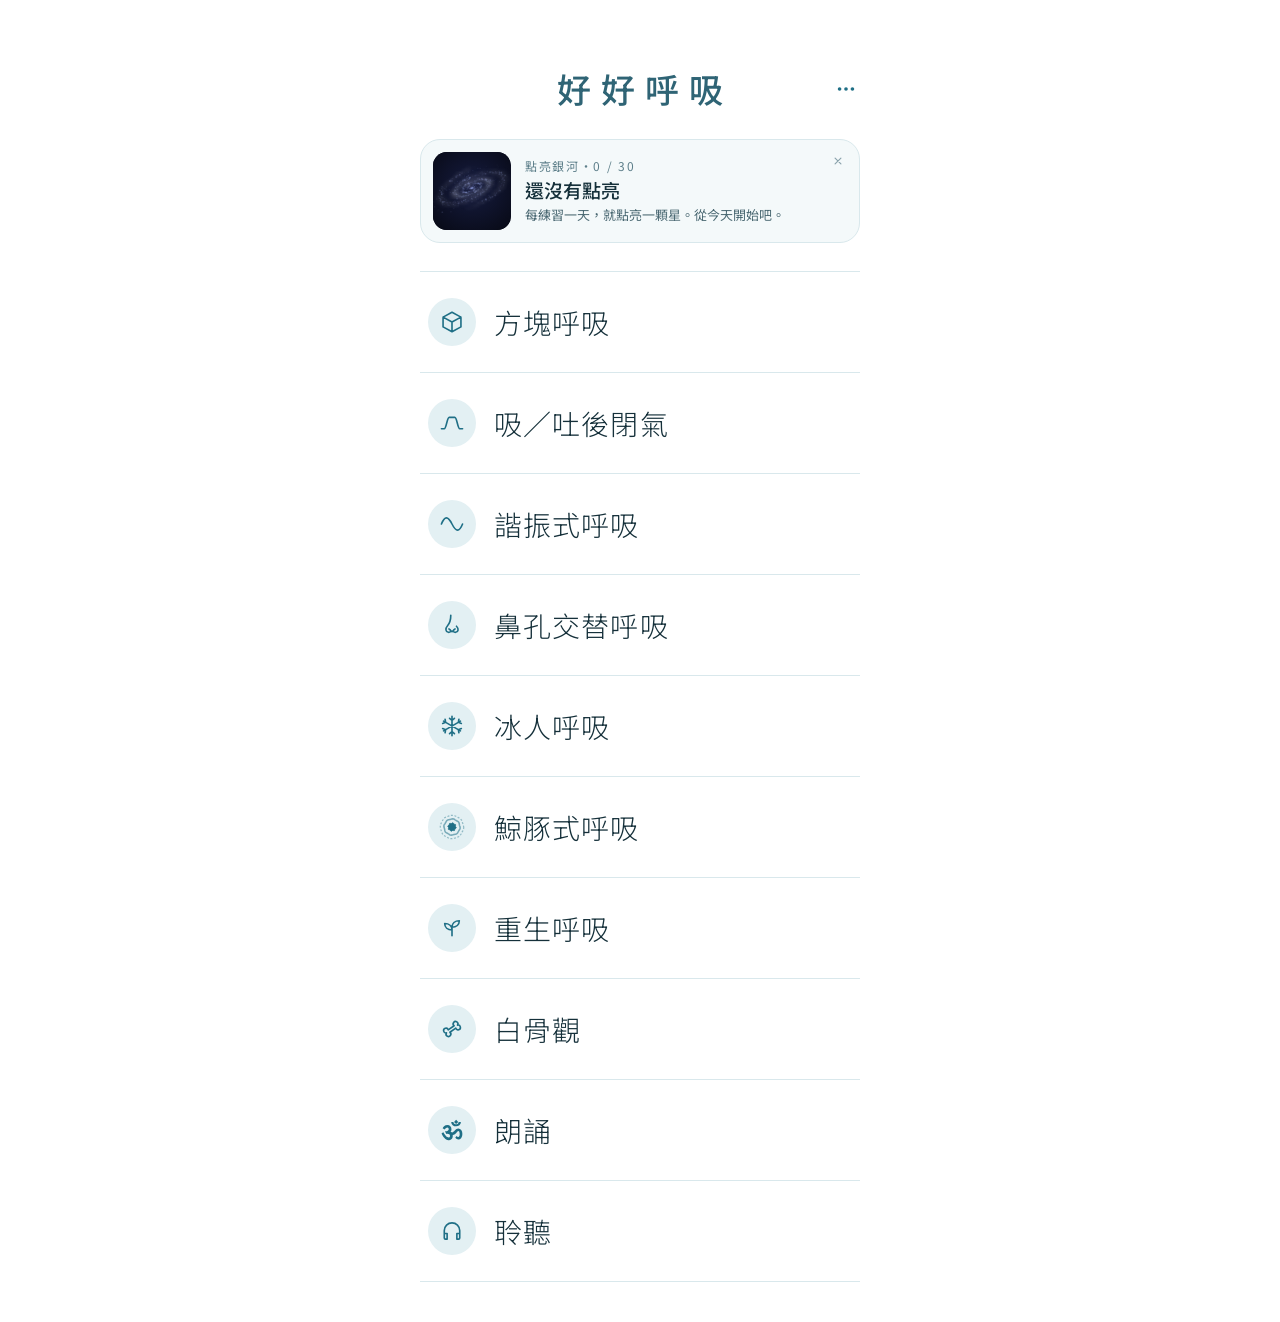
==== commit 8a3d4087: "新增「朗誦」練習：跟著錄音唸「唵阿吽」或「唵阿」 - 首頁在白骨觀和聆聽中間加上「朗誦」，圖示是實心的梵文「嗡」（GNU FreeFont FreeSans Bold 字形） - 設定：唸什麼（唵阿吽" ====
--- a/docs/index.html
+++ b/docs/index.html
@@ -19,7 +19,7 @@
 <link rel="preconnect" href="https://fonts.googleapis.com">
 <link rel="preconnect" href="https://fonts.gstatic.com" crossorigin>
 <link href="https://fonts.googleapis.com/css2?family=Noto+Sans+TC:wght@300;400;500;700&family=Noto+Serif+TC:wght@700&family=JetBrains+Mono:wght@300;400;500&display=swap" rel="stylesheet">
-<link rel="stylesheet" href="styles.css?v=72">
+<link rel="stylesheet" href="styles.css?v=73">
 </head>
 <body>
 <main class="home">
@@ -623,6 +623,71 @@
   </div>
 </div>
 
+<!-- 朗誦：設定頁（唸「唵阿吽」或「唵阿」，跟著錄音唸） -->
+<section class="screen" id="rcSetup" hidden>
+  <div class="setup-inner">
+    <button class="back" data-action="close">← 返回</button>
+    <h2 class="ex-name">朗誦</h2>
+    <p class="desc wh-desc rc-desc" id="rcDesc"></p>
+
+    <span class="section-title music-title">唸什麼</span>
+    <div class="music-grid rc-what" id="rcWhatOpts"></div>
+
+    <span class="section-title music-title">這段錄音</span>
+    <div class="panel rows">
+      <div class="rc-rec"><div class="rc-rec-top"><span class="phase-row-label">長度</span><span class="rc-rec-len" id="rcRecLen"></span></div><div class="rc-rec-note" id="rcRecLenNote"></div></div>
+      <div class="rc-rec"><div class="rc-rec-top"><span class="phase-row-label">內容</span><span class="rc-rec-what" id="rcRecWhat"></span></div><div class="rc-rec-note" id="rcRecWhatNote"></div></div>
+    </div>
+    <p class="hint rb-hint">畫面會跟著錄音裡的聲音走，一起唸就好。</p>
+
+    <span class="section-title music-title">背景音樂</span>
+    <div class="music-grid" id="rcMusic"></div>
+    <div class="mine" id="rcMineBox" hidden>
+      <span class="mine-title">我的錄音</span>
+      <div id="rcMineRows"></div>
+    </div>
+    <p class="hint music-hint" id="rcMusicHint" hidden>練習開始時播放。</p>
+    <p class="rc-err" id="rcErr" role="alert" hidden></p>
+
+    <div class="start-bar">
+      <button class="btn btn-primary" data-action="rc-start">開始 · <span id="rcStartT"></span></button>
+    </div>
+  </div>
+</section>
+
+<!-- 朗誦：練習畫面（中間一個大字，照錄音的節奏換字） -->
+<section class="screen screen-center rc-run" id="rcRun" hidden>
+  <div class="run-inner">
+    <div class="run-head">
+      <span class="run-name" id="rcName">朗誦</span>
+      <span class="run-left">剩 <span id="rcLeft">0:00</span></span>
+    </div>
+    <div class="progress"><div class="progress-fill" id="rcProgress"></div></div>
+    <div class="rc-box" data-fxvis><canvas class="rc-cv" id="rcCv" role="img" aria-label="朗誦的畫面"></canvas></div>
+    <div class="rc-text" data-fxclear><span class="wh-label" id="rcLabel"></span><span class="wh-hint" id="rcHint"></span><span class="rc-cnt" id="rcCnt"></span><span class="rc-rep" id="rcRep"></span></div>
+    <div class="rb-actions">
+      <button class="wh-btn" id="rcPauseBtn" data-action="rc-pause">暫停</button>
+      <button class="wh-btn wh-btn-primary" id="rcResumeBtn" data-action="rc-resume" hidden>繼續</button>
+      <button class="wh-btn rb-stop" data-action="rc-stop">停止</button>
+    </div>
+  </div>
+</section>
+
+<!-- 朗誦：完成 -->
+<section class="screen screen-center" id="rcDone" hidden>
+  <div class="run-inner">
+    <div class="done-body">
+      <span class="done-tag">完成</span>
+      <span class="rb-done-title">唸完了</span>
+      <span class="rb-done-text" id="rcDoneText"></span>
+    </div>
+    <div class="done-actions">
+      <button class="btn btn-primary" data-action="rc-start">再唸一次</button>
+      <button class="btn btn-secondary" data-action="close">返回</button>
+    </div>
+  </div>
+</section>
+
 <!-- 聆聽：設定頁（不做呼吸練習，單純聽聲音） -->
 <section class="screen" id="lsSetup" hidden>
   <div class="setup-inner">
@@ -754,7 +819,7 @@
   </div>
 </section>
 
-<script src="app.js?v=89"></script>
+<script src="app.js?v=90"></script>
 <!-- Cloudflare Web Analytics --><script type='module' src='https://static.cloudflareinsights.com/beacon.min.js' data-cf-beacon='{"token": "04c79372ae6c47f0a3ed04bc256d7bb4"}'></script><!-- End Cloudflare Web Analytics -->
 </body>
 </html>
--- a/docs/styles.css
+++ b/docs/styles.css
@@ -1095,3 +1095,22 @@
 .off-note { font-size: calc(13px * var(--fs, 1)); line-height: 1.6; color: var(--muted); text-wrap: pretty; }
 .off-all.done { background: var(--soft-2); color: var(--accent); cursor: default; }
 .off-link { padding: 0; border: none; background: none; color: var(--accent); font: inherit; text-decoration: underline; text-underline-offset: 3px; cursor: pointer; }
+
+/* ---------- 朗誦 ---------- */
+.rc-desc { margin-bottom: 24px; }
+.rc-what { grid-template-columns: repeat(2, 1fr); margin-bottom: 24px; }
+.rc-what .music-opt { height: 52px; font: 700 calc(19px * var(--fs, 1)) "Noto Serif TC", serif; letter-spacing: .3em; text-indent: .3em; }
+.rc-rec { padding: 12px 0; border-bottom: 1px solid var(--line-3); }
+.rc-rec:last-child { border-bottom: none; }
+.rc-rec-top { display: flex; justify-content: space-between; align-items: baseline; gap: 12px; }
+.rc-rec-len { font: 400 calc(14px * var(--fs, 1)) var(--mono); color: var(--muted-2); white-space: nowrap; }
+.rc-rec-what { font-size: calc(13px * var(--fs, 1)); color: var(--muted-2); white-space: nowrap; }
+.rc-rec-note { margin-top: 3px; font-size: calc(13px * var(--fs, 1)); line-height: 1.6; color: var(--muted); }
+.rc-err { margin: 18px 4px 0; padding: 12px 14px; border-radius: 14px; background: var(--card); border: 1px solid var(--line); font-size: calc(13px * var(--fs, 1)); line-height: 1.6; color: var(--ink); }
+.rc-run .run-inner { position: relative; }
+.rc-box { flex: 1; min-height: 140px; position: relative; margin: 12px 0 8px; }
+.rc-cv { position: absolute; inset: 0; width: 100%; height: 100%; pointer-events: none; }
+.rc-text { display: flex; flex-direction: column; align-items: center; gap: 2px; text-align: center; margin-bottom: 20px; }
+.rc-text .wh-hint { line-height: 1.6; }
+.rc-cnt { font: 400 calc(40px * var(--fsl, 1))/1.25 var(--mono); color: var(--accent); min-height: calc(50px * var(--fsl, 1)); }
+.rc-rep { font-size: calc(13px * var(--fs, 1)); color: var(--muted); }
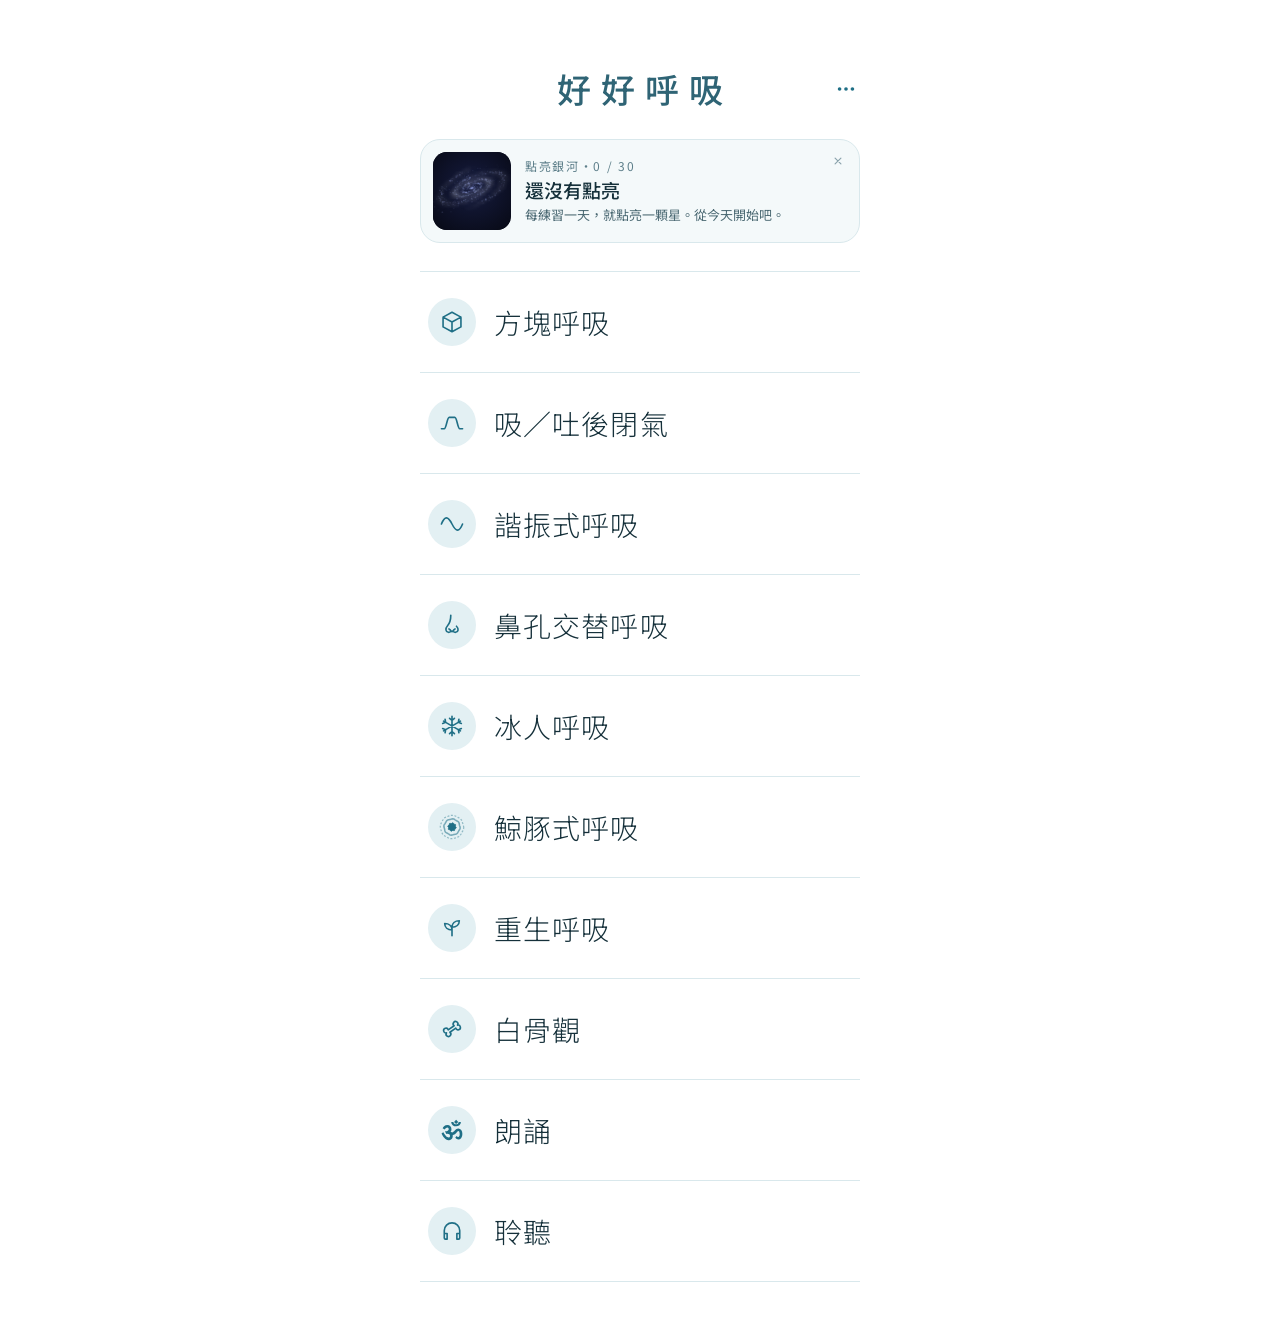
==== commit af57fa63: "諧振式呼吸的「總練習長度」可以選「不限時間」 - 諧振式呼吸的設定多了「定時」和「不限時間」兩個選項；選不限時間時拉桿收起來，開始按鈕寫「開始 · 不限時間」 - 練習中右上角改成「已練 0:27」往" ====
--- a/docs/index.html
+++ b/docs/index.html
@@ -19,7 +19,7 @@
 <link rel="preconnect" href="https://fonts.googleapis.com">
 <link rel="preconnect" href="https://fonts.gstatic.com" crossorigin>
 <link href="https://fonts.googleapis.com/css2?family=Noto+Sans+TC:wght@300;400;500;700&family=Noto+Serif+TC:wght@700&family=JetBrains+Mono:wght@300;400;500&display=swap" rel="stylesheet">
-<link rel="stylesheet" href="styles.css?v=73">
+<link rel="stylesheet" href="styles.css?v=74">
 </head>
 <body>
 <main class="home">
@@ -111,11 +111,15 @@
 
       <div class="section-head">
         <span class="section-title">總練習長度</span>
-        <span class="minutes-val"><span data-bind="minutes"></span> 分鐘</span>
-      </div>
-      <div class="panel slider-panel">
-        <input type="range" id="minutes" min="1" max="30" step="1">
-        <div class="ticks"><span>1</span><span>10</span><span>20</span><span>30</span></div>
+        <span class="minutes-val" id="lenVal">3 分鐘</span>
+      </div>
+      <div class="panel slider-panel" id="lenPanel">
+        <div class="n-modes len-modes" id="lenModes" hidden></div>
+        <div id="lenSlider">
+          <input type="range" id="minutes" min="1" max="30" step="1">
+          <div class="ticks"><span>1</span><span>10</span><span>20</span><span>30</span></div>
+        </div>
+        <p class="len-note" id="lenNote" hidden>沒有時間限制，練到你按「結束」為止。練習時上面會顯示已經練了多久。</p>
       </div>
 
       <span class="section-title music-title">背景音樂</span>
@@ -132,7 +136,7 @@
       </div>
 
       <div class="start-bar">
-        <button class="btn btn-primary" data-action="start">開始 · <span data-bind="minutes"></span> 分鐘</button>
+        <button class="btn btn-primary" data-action="start">開始 · <span id="startLen">3 分鐘</span></button>
       </div>
     </div>
   </div>
@@ -143,9 +147,9 @@
   <div class="run-inner">
     <div class="run-head">
       <span class="run-name" data-bind="name"></span>
-      <span class="run-left">剩 <span id="totalText">0:00</span></span>
-    </div>
-    <div class="progress"><div class="progress-fill" id="progress"></div></div>
+      <span class="run-left"><span id="totalPre">剩</span> <span id="totalText">0:00</span></span>
+    </div>
+    <div class="progress" id="progressBar"><div class="progress-fill" id="progress"></div></div>
 
     <div class="stage">
       <!-- 方塊呼吸 -->
@@ -191,7 +195,7 @@
     <div class="run-btns">
       <button class="btn btn-secondary" id="gPauseBtn" data-action="g-pause">暫停</button>
       <button class="btn btn-primary" id="gResumeBtn" data-action="g-resume" hidden>繼續</button>
-      <button class="btn btn-secondary run-stop" data-action="stop">停止</button>
+      <button class="btn btn-secondary run-stop" id="gStopBtn" data-action="stop">停止</button>
     </div>
   </div>
 </section>
@@ -201,7 +205,7 @@
   <div class="run-inner">
     <div class="done-body">
       <span class="done-tag">完成</span>
-      <span class="done-time"><span data-bind="minutes"></span>:00</span>
+      <span class="done-time" id="doneTime">3:00</span>
       <span class="done-name" data-bind="name"></span>
     </div>
     <div class="done-actions">
@@ -819,7 +823,7 @@
   </div>
 </section>
 
-<script src="app.js?v=90"></script>
+<script src="app.js?v=91"></script>
 <!-- Cloudflare Web Analytics --><script type='module' src='https://static.cloudflareinsights.com/beacon.min.js' data-cf-beacon='{"token": "04c79372ae6c47f0a3ed04bc256d7bb4"}'></script><!-- End Cloudflare Web Analytics -->
 </body>
 </html>
--- a/docs/styles.css
+++ b/docs/styles.css
@@ -225,6 +225,9 @@
 .minutes-val { font: 500 calc(16px * var(--fs, 1)) var(--mono); }
 .slider-panel { padding: 18px 16px 12px; margin-bottom: 28px; }
 .slider-panel input { width: 100%; height: 28px; margin: 0; }
+#lenModes { margin-bottom: 12px; }
+#lenPanel.len-pick { padding-top: 12px; }
+.len-note { margin: 2px 2px 4px; font-size: calc(13px * var(--fs, 1)); line-height: 1.7; color: var(--ink-2); }
 .ticks { display: flex; justify-content: space-between; font: 400 calc(11px * var(--fs, 1)) var(--mono); color: var(--muted-2); margin-top: 4px; }
 #nModeBox .section-title { display: block; }
 .n-modes { display: grid; grid-template-columns: repeat(2, minmax(0, 1fr)); gap: 8px; margin-bottom: 28px; }
